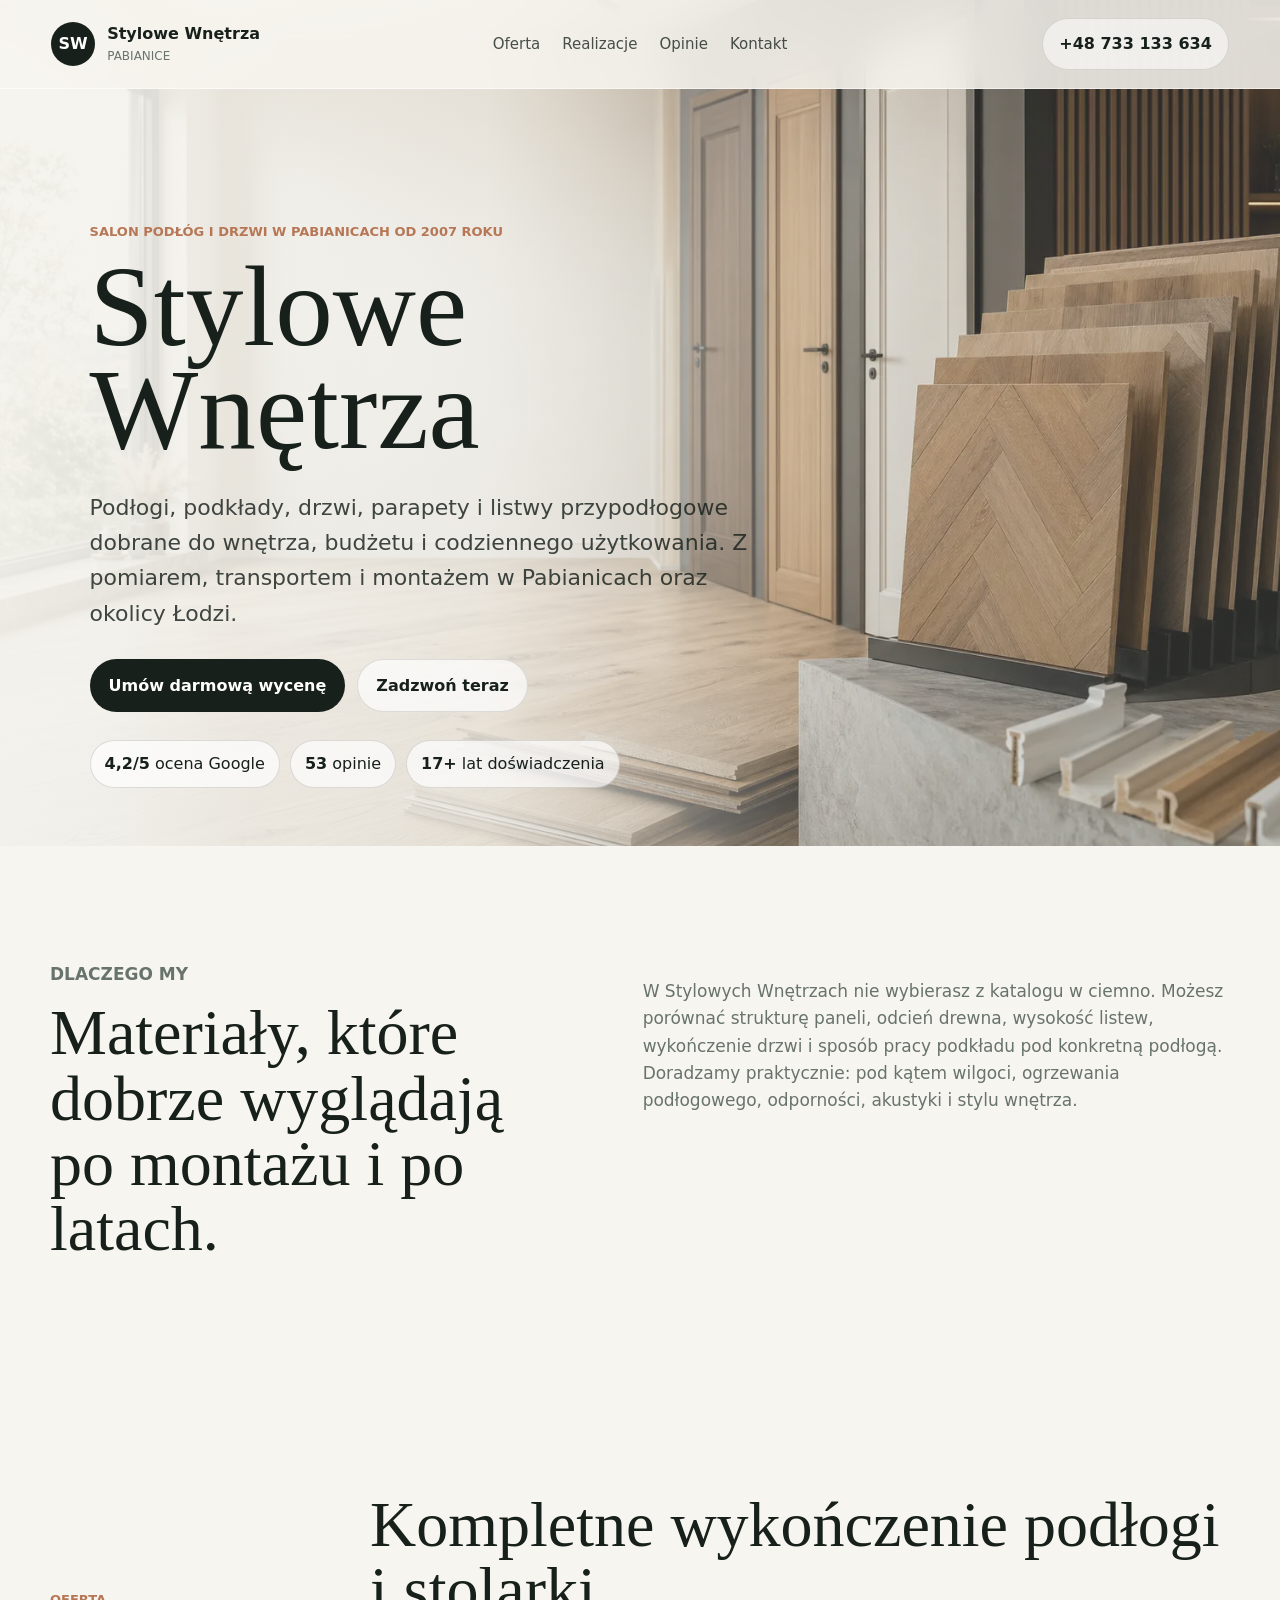
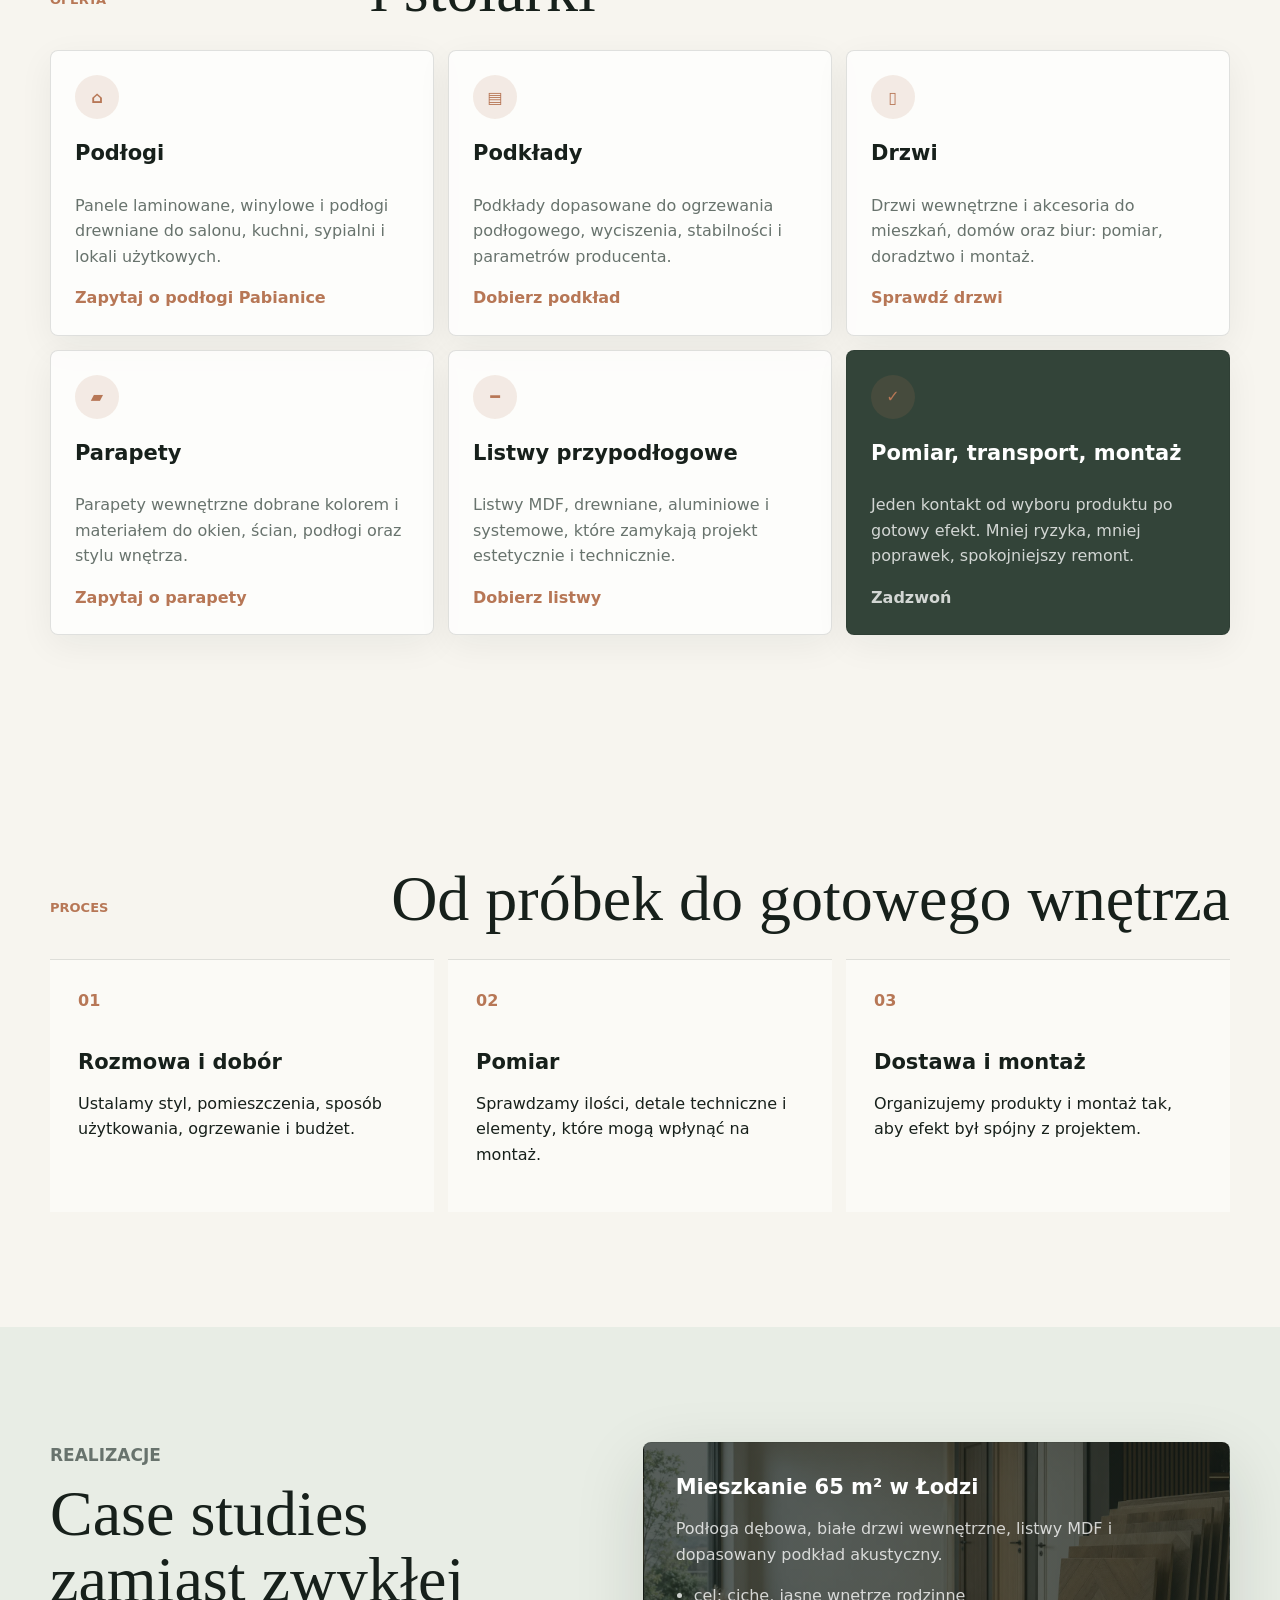
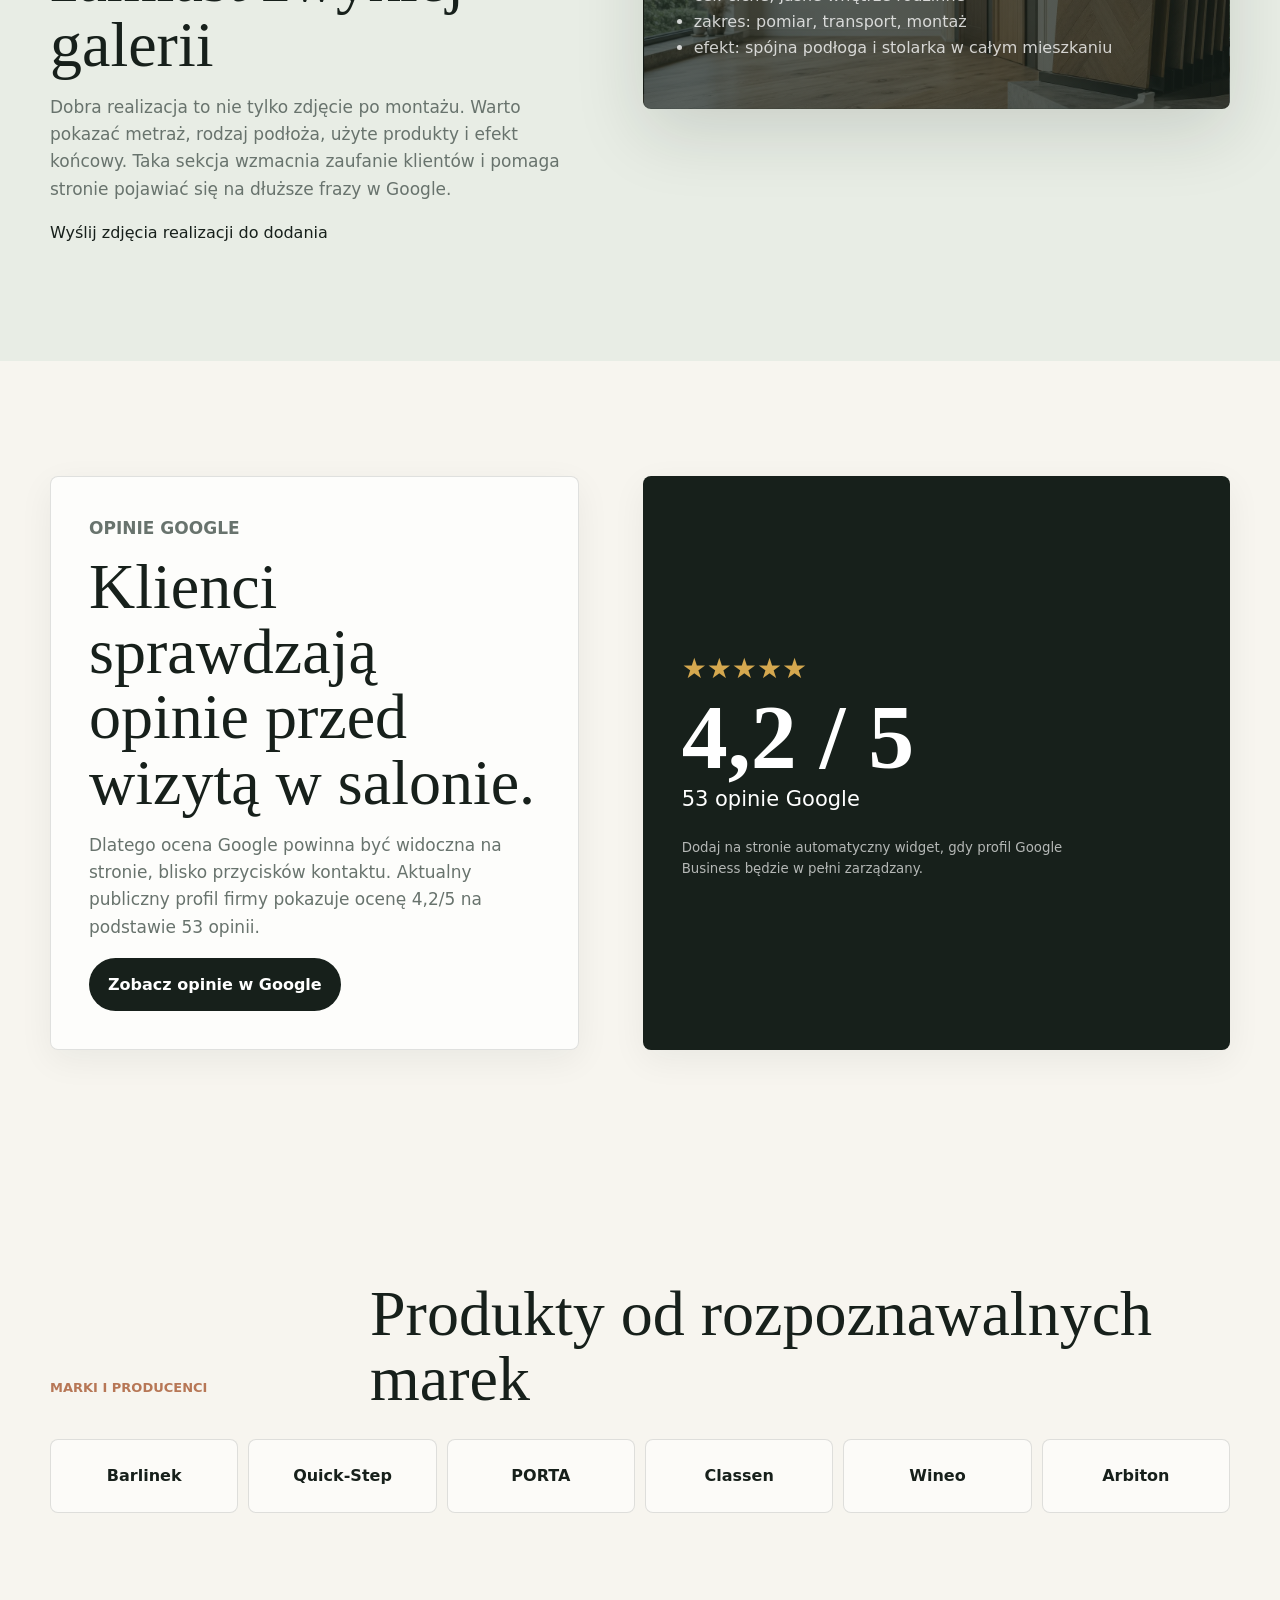
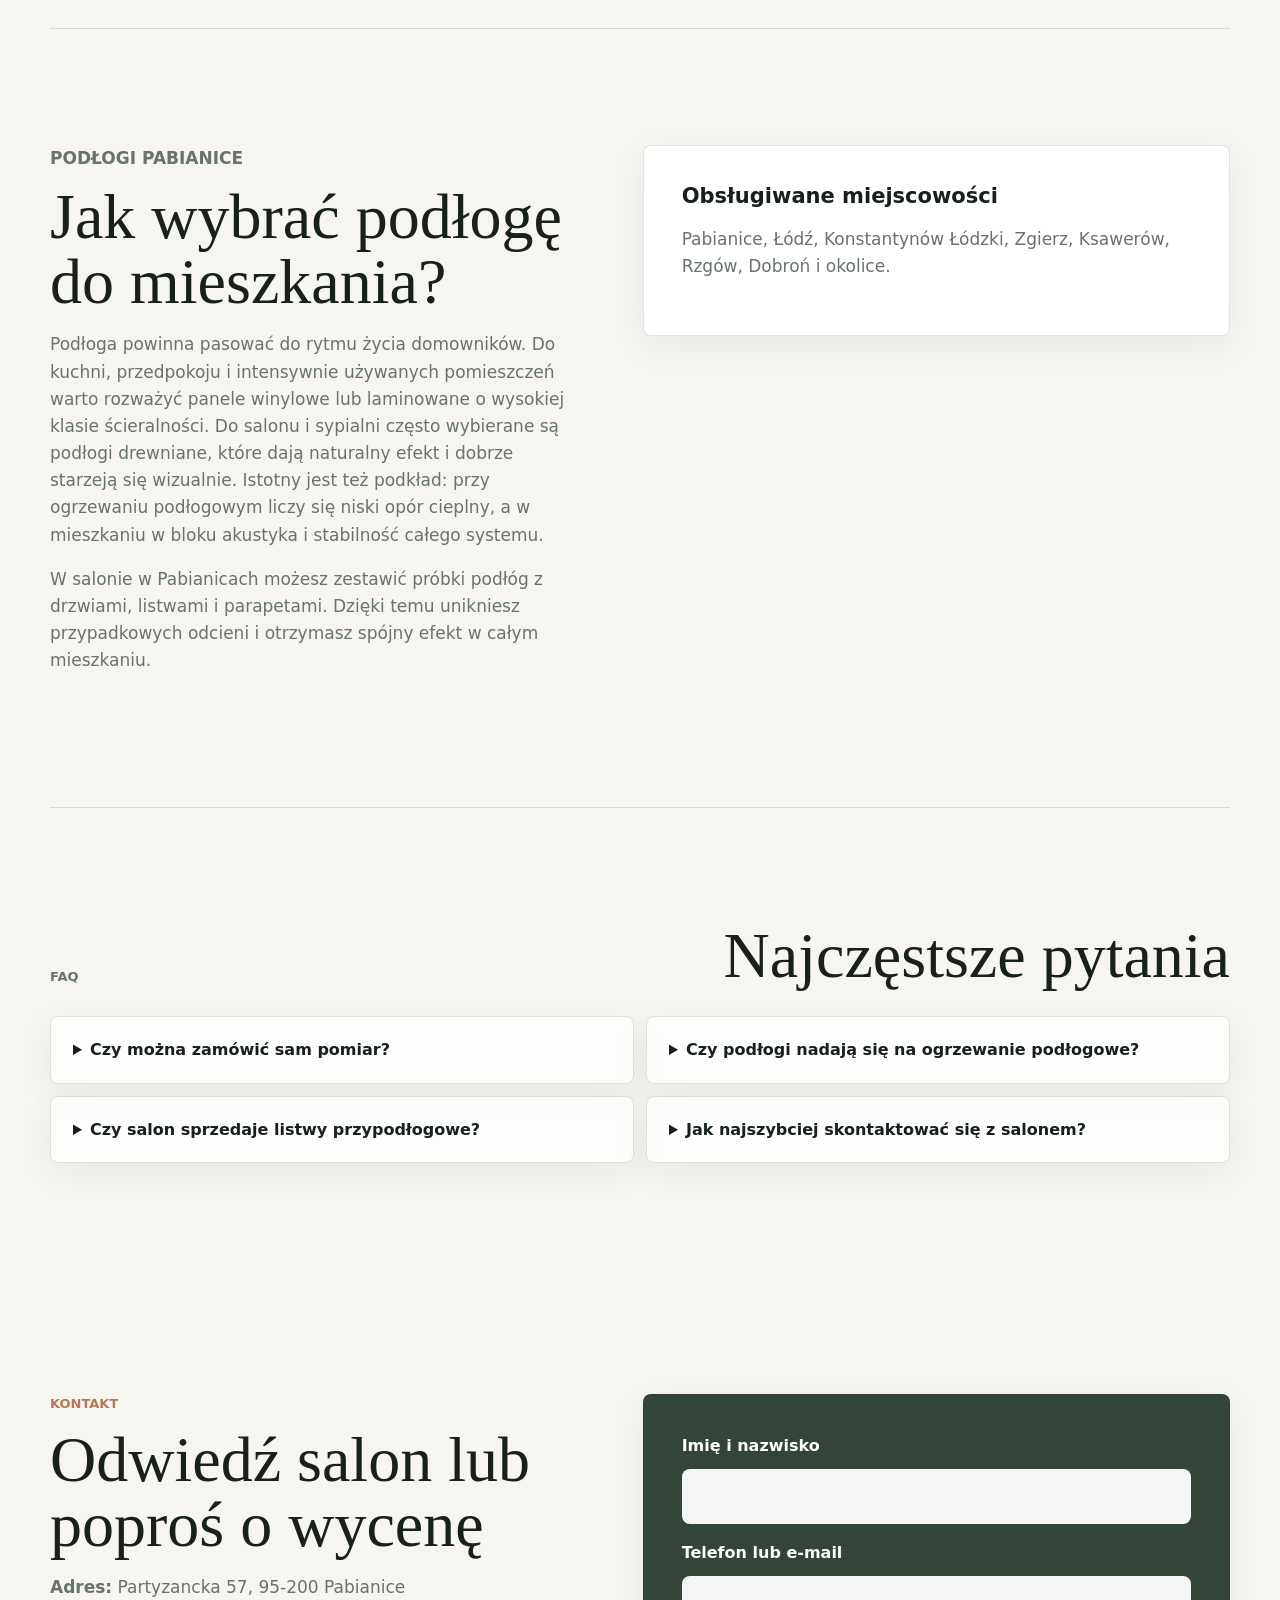
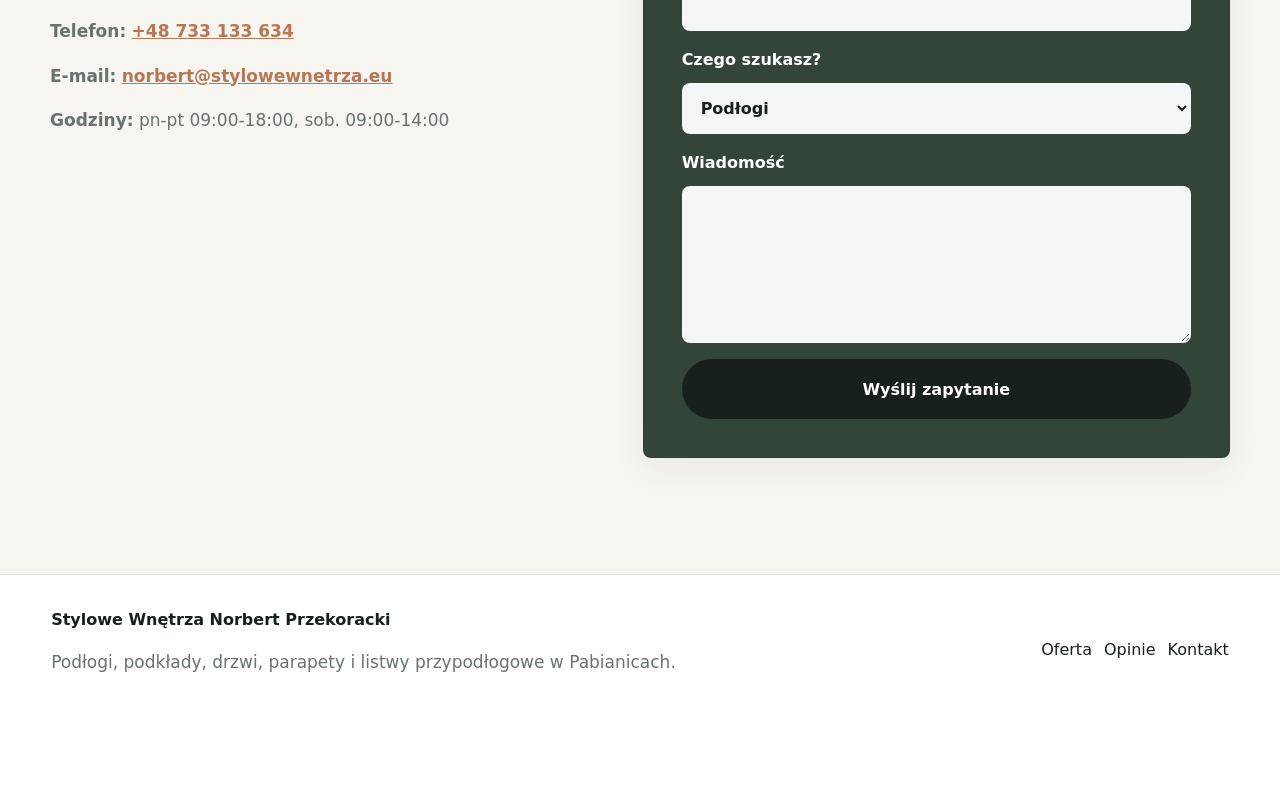
==== index.html @ ada0c9f7 "Build Polish SEO landing page" ====
<!doctype html>
<html lang="pl">
  <head>
    <meta charset="utf-8" />
    <meta name="viewport" content="width=device-width, initial-scale=1" />
    <title>Stylowe Wnętrza Pabianice | Podłogi, panele, drzwi, parapety</title>
    <meta
      name="description"
      content="Salon Stylowe Wnętrza w Pabianicach: podłogi, podkłady, drzwi, parapety i listwy przypodłogowe. Pomiar, transport i montaż. Zadzwoń: +48 733 133 634."
    />
    <meta name="robots" content="index,follow" />
    <link rel="canonical" href="https://stylowewnetrza.eu/" />
    <meta property="og:title" content="Stylowe Wnętrza | Salon podłóg i drzwi w Pabianicach" />
    <meta
      property="og:description"
      content="Doradzamy, mierzymy, dostarczamy i montujemy podłogi, drzwi, parapety oraz listwy przypodłogowe w Pabianicach, Łodzi i okolicy."
    />
    <meta property="og:type" content="website" />
    <meta property="og:url" content="https://stylowewnetrza.eu/" />
    <meta property="og:image" content="https://stylowewnetrza.eu/assets/showroom-hero.png" />
    <link rel="preload" href="assets/showroom-hero.webp" as="image" />
    <link rel="stylesheet" href="styles.css" />
    <script type="application/ld+json">
      {
        "@context": "https://schema.org",
        "@type": "LocalBusiness",
        "name": "Stylowe Wnętrza Norbert Przekoracki",
        "image": "https://stylowewnetrza.eu/assets/showroom-hero.png",
        "url": "https://stylowewnetrza.eu",
        "telephone": "+48733133634",
        "email": "norbert@stylowewnetrza.eu",
        "priceRange": "$$",
        "address": {
          "@type": "PostalAddress",
          "streetAddress": "Partyzancka 57",
          "addressLocality": "Pabianice",
          "postalCode": "95-200",
          "addressCountry": "PL"
        },
        "geo": {
          "@type": "GeoCoordinates",
          "latitude": 51.6649,
          "longitude": 19.3547
        },
        "openingHoursSpecification": [
          {
            "@type": "OpeningHoursSpecification",
            "dayOfWeek": ["Monday", "Tuesday", "Wednesday", "Thursday", "Friday"],
            "opens": "09:00",
            "closes": "18:00"
          },
          {
            "@type": "OpeningHoursSpecification",
            "dayOfWeek": "Saturday",
            "opens": "09:00",
            "closes": "14:00"
          }
        ],
        "aggregateRating": {
          "@type": "AggregateRating",
          "ratingValue": "4.2",
          "reviewCount": "53"
        },
        "areaServed": ["Pabianice", "Łódź", "Konstantynów Łódzki", "Zgierz", "Ksawerów", "Rzgów"],
        "sameAs": [
          "https://www.google.com/search?q=Stylowe+Wn%C4%99trza+Pabianice+opinie"
        ]
      }
    </script>
    <script type="application/ld+json">
      {
        "@context": "https://schema.org",
        "@type": "FAQPage",
        "mainEntity": [
          {
            "@type": "Question",
            "name": "Czy Stylowe Wnętrza wykonuje pomiar i montaż?",
            "acceptedAnswer": {
              "@type": "Answer",
              "text": "Tak. Salon pomaga w doborze produktów, pomiarze, transporcie oraz montażu podłóg, drzwi, listew i parapetów."
            }
          },
          {
            "@type": "Question",
            "name": "Jakie produkty można kupić w salonie?",
            "acceptedAnswer": {
              "@type": "Answer",
              "text": "W ofercie znajdują się podłogi, podkłady, drzwi, parapety oraz listwy przypodłogowe do mieszkań, domów i lokali usługowych."
            }
          },
          {
            "@type": "Question",
            "name": "Jaki obszar obsługuje salon?",
            "acceptedAnswer": {
              "@type": "Answer",
              "text": "Salon obsługuje Pabianice, Łódź, Konstantynów Łódzki, Zgierz, Ksawerów, Rzgów i okoliczne miejscowości."
            }
          }
        ]
      }
    </script>
  </head>
  <body>
    <header class="site-header">
      <a class="brand" href="#top" aria-label="Stylowe Wnętrza - strona główna">
        <span class="brand-mark">SW</span>
        <span>
          <strong>Stylowe Wnętrza</strong>
          <small>Pabianice</small>
        </span>
      </a>
      <nav class="main-nav" aria-label="Główna nawigacja">
        <a href="#oferta">Oferta</a>
        <a href="#realizacje">Realizacje</a>
        <a href="#opinie">Opinie</a>
        <a href="#kontakt">Kontakt</a>
      </nav>
      <a class="header-call" href="tel:+48733133634" aria-label="Zadzwoń do Stylowe Wnętrza">
        +48 733 133 634
      </a>
    </header>

    <main id="top">
      <section class="hero" aria-labelledby="hero-title">
        <div class="hero-media" role="img" aria-label="Nowoczesny salon z ekspozycją podłóg, drzwi i listew"></div>
        <div class="hero-overlay"></div>
        <div class="hero-content">
          <p class="eyebrow">Salon podłóg i drzwi w Pabianicach od 2007 roku</p>
          <h1 id="hero-title">Stylowe Wnętrza</h1>
          <p class="hero-lead">
            Podłogi, podkłady, drzwi, parapety i listwy przypodłogowe dobrane do wnętrza, budżetu i codziennego użytkowania.
            Z pomiarem, transportem i montażem w Pabianicach oraz okolicy Łodzi.
          </p>
          <div class="hero-actions">
            <a class="btn primary" href="#kontakt">Umów darmową wycenę</a>
            <a class="btn secondary" href="tel:+48733133634">Zadzwoń teraz</a>
          </div>
          <div class="trust-strip" aria-label="Najważniejsze informacje">
            <span><strong>4,2/5</strong> ocena Google</span>
            <span><strong>53</strong> opinie</span>
            <span><strong>17+</strong> lat doświadczenia</span>
          </div>
        </div>
      </section>

      <section class="section intro" aria-labelledby="intro-title">
        <div>
          <p class="eyebrow">Dlaczego my</p>
          <h2 id="intro-title">Materiały, które dobrze wyglądają po montażu i po latach.</h2>
        </div>
        <p>
          W Stylowych Wnętrzach nie wybierasz z katalogu w ciemno. Możesz porównać strukturę paneli,
          odcień drewna, wysokość listew, wykończenie drzwi i sposób pracy podkładu pod konkretną podłogą.
          Doradzamy praktycznie: pod kątem wilgoci, ogrzewania podłogowego, odporności, akustyki i stylu wnętrza.
        </p>
      </section>

      <section id="oferta" class="section offer" aria-labelledby="offer-title">
        <div class="section-heading">
          <p class="eyebrow">Oferta</p>
          <h2 id="offer-title">Kompletne wykończenie podłogi i stolarki</h2>
        </div>
        <div class="product-grid">
          <article class="product-card">
            <span class="icon">⌂</span>
            <h3>Podłogi</h3>
            <p>Panele laminowane, winylowe i podłogi drewniane do salonu, kuchni, sypialni i lokali użytkowych.</p>
            <a href="#kontakt">Zapytaj o podłogi Pabianice</a>
          </article>
          <article class="product-card">
            <span class="icon">▤</span>
            <h3>Podkłady</h3>
            <p>Podkłady dopasowane do ogrzewania podłogowego, wyciszenia, stabilności i parametrów producenta.</p>
            <a href="#kontakt">Dobierz podkład</a>
          </article>
          <article class="product-card">
            <span class="icon">▯</span>
            <h3>Drzwi</h3>
            <p>Drzwi wewnętrzne i akcesoria do mieszkań, domów oraz biur: pomiar, doradztwo i montaż.</p>
            <a href="#kontakt">Sprawdź drzwi</a>
          </article>
          <article class="product-card">
            <span class="icon">▰</span>
            <h3>Parapety</h3>
            <p>Parapety wewnętrzne dobrane kolorem i materiałem do okien, ścian, podłogi oraz stylu wnętrza.</p>
            <a href="#kontakt">Zapytaj o parapety</a>
          </article>
          <article class="product-card">
            <span class="icon">━</span>
            <h3>Listwy przypodłogowe</h3>
            <p>Listwy MDF, drewniane, aluminiowe i systemowe, które zamykają projekt estetycznie i technicznie.</p>
            <a href="#kontakt">Dobierz listwy</a>
          </article>
          <article class="product-card dark">
            <span class="icon">✓</span>
            <h3>Pomiar, transport, montaż</h3>
            <p>Jeden kontakt od wyboru produktu po gotowy efekt. Mniej ryzyka, mniej poprawek, spokojniejszy remont.</p>
            <a href="tel:+48733133634">Zadzwoń</a>
          </article>
        </div>
      </section>

      <section class="section process" aria-labelledby="process-title">
        <div class="section-heading">
          <p class="eyebrow">Proces</p>
          <h2 id="process-title">Od próbek do gotowego wnętrza</h2>
        </div>
        <ol class="steps">
          <li>
            <span>01</span>
            <h3>Rozmowa i dobór</h3>
            <p>Ustalamy styl, pomieszczenia, sposób użytkowania, ogrzewanie i budżet.</p>
          </li>
          <li>
            <span>02</span>
            <h3>Pomiar</h3>
            <p>Sprawdzamy ilości, detale techniczne i elementy, które mogą wpłynąć na montaż.</p>
          </li>
          <li>
            <span>03</span>
            <h3>Dostawa i montaż</h3>
            <p>Organizujemy produkty i montaż tak, aby efekt był spójny z projektem.</p>
          </li>
        </ol>
      </section>

      <section id="realizacje" class="section case-study" aria-labelledby="case-title">
        <div class="case-copy">
          <p class="eyebrow">Realizacje</p>
          <h2 id="case-title">Case studies zamiast zwykłej galerii</h2>
          <p>
            Dobra realizacja to nie tylko zdjęcie po montażu. Warto pokazać metraż, rodzaj podłoża,
            użyte produkty i efekt końcowy. Taka sekcja wzmacnia zaufanie klientów i pomaga stronie
            pojawiać się na dłuższe frazy w Google.
          </p>
          <a class="text-link" href="#kontakt">Wyślij zdjęcia realizacji do dodania</a>
        </div>
        <div class="case-panel">
          <h3>Mieszkanie 65 m² w Łodzi</h3>
          <p>Podłoga dębowa, białe drzwi wewnętrzne, listwy MDF i dopasowany podkład akustyczny.</p>
          <ul>
            <li>cel: ciche, jasne wnętrze rodzinne</li>
            <li>zakres: pomiar, transport, montaż</li>
            <li>efekt: spójna podłoga i stolarka w całym mieszkaniu</li>
          </ul>
        </div>
      </section>

      <section id="opinie" class="section reviews" aria-labelledby="reviews-title">
        <div class="reviews-card">
          <p class="eyebrow">Opinie Google</p>
          <h2 id="reviews-title">Klienci sprawdzają opinie przed wizytą w salonie.</h2>
          <p>
            Dlatego ocena Google powinna być widoczna na stronie, blisko przycisków kontaktu.
            Aktualny publiczny profil firmy pokazuje ocenę 4,2/5 na podstawie 53 opinii.
          </p>
          <a class="btn primary" href="https://www.google.com/search?q=Stylowe+Wn%C4%99trza+Pabianice+opinie" rel="noopener" target="_blank">
            Zobacz opinie w Google
          </a>
        </div>
        <div class="rating-box" aria-label="Ocena w Google">
          <div class="stars" aria-hidden="true">★★★★★</div>
          <strong>4,2 / 5</strong>
          <span>53 opinie Google</span>
          <small>Dodaj na stronie automatyczny widget, gdy profil Google Business będzie w pełni zarządzany.</small>
        </div>
      </section>

      <section class="section brands" aria-labelledby="brands-title">
        <div class="section-heading">
          <p class="eyebrow">Marki i producenci</p>
          <h2 id="brands-title">Produkty od rozpoznawalnych marek</h2>
        </div>
        <div class="brand-row" aria-label="Przykładowe marki produktów">
          <span>Barlinek</span>
          <span>Quick-Step</span>
          <span>PORTA</span>
          <span>Classen</span>
          <span>Wineo</span>
          <span>Arbiton</span>
        </div>
      </section>

      <section class="section seo-content" aria-labelledby="seo-title">
        <div>
          <p class="eyebrow">Podłogi Pabianice</p>
          <h2 id="seo-title">Jak wybrać podłogę do mieszkania?</h2>
          <p>
            Podłoga powinna pasować do rytmu życia domowników. Do kuchni, przedpokoju i intensywnie używanych
            pomieszczeń warto rozważyć panele winylowe lub laminowane o wysokiej klasie ścieralności. Do salonu
            i sypialni często wybierane są podłogi drewniane, które dają naturalny efekt i dobrze starzeją się
            wizualnie. Istotny jest też podkład: przy ogrzewaniu podłogowym liczy się niski opór cieplny,
            a w mieszkaniu w bloku akustyka i stabilność całego systemu.
          </p>
          <p>
            W salonie w Pabianicach możesz zestawić próbki podłóg z drzwiami, listwami i parapetami. Dzięki temu
            unikniesz przypadkowych odcieni i otrzymasz spójny efekt w całym mieszkaniu.
          </p>
        </div>
        <aside class="local-box">
          <h3>Obsługiwane miejscowości</h3>
          <p>Pabianice, Łódź, Konstantynów Łódzki, Zgierz, Ksawerów, Rzgów, Dobroń i okolice.</p>
        </aside>
      </section>

      <section class="section faq" aria-labelledby="faq-title">
        <div class="section-heading">
          <p class="eyebrow">FAQ</p>
          <h2 id="faq-title">Najczęstsze pytania</h2>
        </div>
        <div class="faq-grid">
          <details>
            <summary>Czy można zamówić sam pomiar?</summary>
            <p>Tak. Pomiar pomaga dokładniej wyliczyć ilość materiału, listew, podkładu i akcesoriów montażowych.</p>
          </details>
          <details>
            <summary>Czy podłogi nadają się na ogrzewanie podłogowe?</summary>
            <p>Tak, ale trzeba dobrać właściwy typ podłogi i podkładu. Doradzimy rozwiązanie o odpowiednich parametrach.</p>
          </details>
          <details>
            <summary>Czy salon sprzedaje listwy przypodłogowe?</summary>
            <p>Tak. W ofercie są listwy przypodłogowe dopasowane do podłóg, drzwi, ścian i stylu wnętrza.</p>
          </details>
          <details>
            <summary>Jak najszybciej skontaktować się z salonem?</summary>
            <p>Zadzwoń pod numer +48 733 133 634 albo wyślij wiadomość na norbert@stylowewnetrza.eu.</p>
          </details>
        </div>
      </section>

      <section id="kontakt" class="section contact" aria-labelledby="contact-title">
        <div class="contact-copy">
          <p class="eyebrow">Kontakt</p>
          <h2 id="contact-title">Odwiedź salon lub poproś o wycenę</h2>
          <div class="contact-list">
            <p><strong>Adres:</strong> Partyzancka 57, 95-200 Pabianice</p>
            <p><strong>Telefon:</strong> <a href="tel:+48733133634">+48 733 133 634</a></p>
            <p><strong>E-mail:</strong> <a href="mailto:norbert@stylowewnetrza.eu">norbert@stylowewnetrza.eu</a></p>
            <p><strong>Godziny:</strong> pn-pt 09:00-18:00, sob. 09:00-14:00</p>
          </div>
          <iframe
            title="Mapa dojazdu do Stylowe Wnętrza w Pabianicach"
            loading="lazy"
            referrerpolicy="no-referrer-when-downgrade"
            src="https://www.google.com/maps?q=Partyzancka%2057%2C%2095-200%20Pabianice&output=embed"
          ></iframe>
        </div>
        <form class="contact-form" action="mailto:norbert@stylowewnetrza.eu" method="post" enctype="text/plain">
          <label>
            Imię i nazwisko
            <input name="name" autocomplete="name" required />
          </label>
          <label>
            Telefon lub e-mail
            <input name="contact" autocomplete="tel" required />
          </label>
          <label>
            Czego szukasz?
            <select name="topic">
              <option>Podłogi</option>
              <option>Podkłady</option>
              <option>Drzwi</option>
              <option>Parapety</option>
              <option>Listwy przypodłogowe</option>
              <option>Pomiar i montaż</option>
            </select>
          </label>
          <label>
            Wiadomość
            <textarea name="message" rows="5" required></textarea>
          </label>
          <button class="btn primary" type="submit">Wyślij zapytanie</button>
        </form>
      </section>
    </main>

    <footer class="site-footer">
      <div>
        <strong>Stylowe Wnętrza Norbert Przekoracki</strong>
        <p>Podłogi, podkłady, drzwi, parapety i listwy przypodłogowe w Pabianicach.</p>
      </div>
      <div class="footer-links">
        <a href="#oferta">Oferta</a>
        <a href="#opinie">Opinie</a>
        <a href="#kontakt">Kontakt</a>
      </div>
    </footer>

    <a class="mobile-call" href="tel:+48733133634">Zadzwoń: +48 733 133 634</a>
    <script src="script.js"></script>
  </body>
</html>
---- styles.css ----
:root {
  --ink: #17201b;
  --muted: #68736d;
  --paper: #f7f5ef;
  --panel: #ffffff;
  --sage: #758674;
  --sage-dark: #334439;
  --clay: #b77756;
  --gold: #d5a84f;
  --line: rgba(23, 32, 27, 0.13);
  --shadow: 0 24px 70px rgba(23, 32, 27, 0.14);
  --radius: 8px;
}

* {
  box-sizing: border-box;
}

html {
  scroll-behavior: smooth;
}

body {
  margin: 0;
  background: var(--paper);
  color: var(--ink);
  font-family:
    Inter, ui-sans-serif, system-ui, -apple-system, BlinkMacSystemFont, "Segoe UI", sans-serif;
  line-height: 1.6;
  overflow-x: hidden;
}

a {
  color: inherit;
}

.site-header {
  position: fixed;
  top: 0;
  left: 0;
  right: 0;
  z-index: 20;
  display: grid;
  grid-template-columns: 1fr auto 1fr;
  align-items: center;
  gap: 24px;
  padding: 18px clamp(18px, 4vw, 54px);
  background: rgba(247, 245, 239, 0.86);
  border-bottom: 1px solid rgba(255, 255, 255, 0.54);
  backdrop-filter: blur(18px);
}

.site-header.is-scrolled {
  box-shadow: 0 12px 40px rgba(23, 32, 27, 0.08);
}

.brand {
  display: inline-flex;
  align-items: center;
  gap: 12px;
  text-decoration: none;
}

.brand-mark {
  display: grid;
  width: 44px;
  height: 44px;
  place-items: center;
  border-radius: 50%;
  background: var(--ink);
  color: #fff;
  font-weight: 800;
}

.brand strong,
.brand small {
  display: block;
}

.brand small {
  color: var(--muted);
  font-size: 12px;
  text-transform: uppercase;
}

.main-nav {
  display: flex;
  gap: 22px;
  color: rgba(23, 32, 27, 0.78);
  font-size: 15px;
}

.main-nav a,
.footer-links a,
.text-link {
  text-decoration: none;
}

.main-nav a:hover,
.footer-links a:hover,
.text-link:hover {
  color: var(--clay);
}

.header-call {
  justify-self: end;
  padding: 12px 16px;
  border: 1px solid var(--line);
  border-radius: 999px;
  text-decoration: none;
  font-weight: 700;
  background: rgba(255, 255, 255, 0.55);
}

.hero {
  position: relative;
  min-height: 94vh;
  display: grid;
  align-items: end;
  overflow: hidden;
  isolation: isolate;
}

.hero-media,
.hero-overlay {
  position: absolute;
  inset: 0;
}

.hero-media {
  z-index: -2;
  background: url("assets/showroom-hero.webp") center / cover no-repeat;
  transform: scale(1.02);
}

.hero-overlay {
  z-index: -1;
  background:
    linear-gradient(90deg, rgba(247, 245, 239, 0.94) 0%, rgba(247, 245, 239, 0.78) 38%, rgba(247, 245, 239, 0.16) 68%),
    linear-gradient(180deg, rgba(23, 32, 27, 0.1) 0%, rgba(23, 32, 27, 0.22) 100%);
}

.hero-content {
  width: min(780px, calc(100% - 36px));
  margin: 0 clamp(18px, 7vw, 96px) 58px;
  padding-top: 128px;
}

.eyebrow {
  margin: 0 0 12px;
  color: var(--clay);
  font-size: 13px;
  font-weight: 800;
  letter-spacing: 0;
  text-transform: uppercase;
}

h1,
h2,
h3,
p {
  overflow-wrap: anywhere;
}

h1 {
  margin: 0;
  max-width: 680px;
  font-family: Georgia, "Times New Roman", serif;
  font-size: clamp(58px, 9vw, 124px);
  line-height: 0.9;
  font-weight: 500;
}

h2 {
  margin: 0;
  max-width: 860px;
  font-family: Georgia, "Times New Roman", serif;
  font-size: clamp(34px, 5vw, 64px);
  line-height: 1.02;
  font-weight: 500;
}

h3 {
  margin: 0 0 10px;
  font-size: 21px;
  line-height: 1.2;
}

.hero-lead {
  max-width: 660px;
  margin: 28px 0;
  color: rgba(23, 32, 27, 0.82);
  font-size: clamp(18px, 2vw, 22px);
}

.hero-actions,
.footer-links {
  display: flex;
  flex-wrap: wrap;
  gap: 12px;
}

.btn {
  display: inline-flex;
  min-height: 48px;
  align-items: center;
  justify-content: center;
  padding: 13px 18px;
  border: 1px solid transparent;
  border-radius: 999px;
  text-decoration: none;
  font-weight: 800;
  cursor: pointer;
}

.btn.primary {
  background: var(--ink);
  color: #fff;
}

.btn.secondary {
  background: rgba(255, 255, 255, 0.68);
  border-color: var(--line);
}

.trust-strip {
  display: flex;
  flex-wrap: wrap;
  gap: 10px;
  margin-top: 28px;
}

.trust-strip span {
  padding: 10px 14px;
  border: 1px solid rgba(23, 32, 27, 0.14);
  border-radius: 999px;
  background: rgba(255, 255, 255, 0.68);
}

.section {
  width: min(1180px, calc(100% - 36px));
  margin: 0 auto;
  padding: clamp(64px, 9vw, 116px) 0;
}

.intro,
.seo-content,
.contact,
.reviews,
.case-study {
  display: grid;
  grid-template-columns: minmax(0, 0.9fr) minmax(280px, 1fr);
  gap: clamp(28px, 5vw, 72px);
  align-items: start;
}

.intro p,
.seo-content p,
.case-copy p,
.reviews-card p,
.contact-list,
.site-footer p {
  color: var(--muted);
  font-size: 17px;
}

.section-heading {
  display: flex;
  align-items: end;
  justify-content: space-between;
  gap: 24px;
  margin-bottom: 28px;
}

.product-grid {
  display: grid;
  grid-template-columns: repeat(3, minmax(0, 1fr));
  gap: 14px;
}

.product-card,
.case-panel,
.reviews-card,
.rating-box,
.local-box,
.contact-form,
.faq details {
  border: 1px solid var(--line);
  border-radius: var(--radius);
  background: rgba(255, 255, 255, 0.74);
  box-shadow: 0 10px 35px rgba(23, 32, 27, 0.06);
}

.product-card {
  min-height: 262px;
  display: flex;
  flex-direction: column;
  padding: 24px;
}

.product-card p {
  color: var(--muted);
}

.product-card a {
  margin-top: auto;
  color: var(--clay);
  font-weight: 800;
  text-decoration: none;
}

.product-card.dark {
  background: var(--sage-dark);
  color: #fff;
}

.product-card.dark p,
.product-card.dark a {
  color: rgba(255, 255, 255, 0.78);
}

.icon {
  display: grid;
  width: 44px;
  height: 44px;
  margin-bottom: 22px;
  place-items: center;
  border-radius: 50%;
  background: rgba(181, 119, 86, 0.14);
  color: var(--clay);
  font-weight: 900;
}

.steps {
  display: grid;
  grid-template-columns: repeat(3, minmax(0, 1fr));
  gap: 14px;
  padding: 0;
  margin: 0;
  list-style: none;
}

.steps li {
  padding: 28px;
  border-top: 1px solid var(--line);
  background: rgba(255, 255, 255, 0.42);
}

.steps span {
  display: block;
  margin-bottom: 36px;
  color: var(--clay);
  font-weight: 900;
}

.case-study {
  width: 100%;
  max-width: none;
  padding-left: max(18px, calc((100vw - 1180px) / 2));
  padding-right: max(18px, calc((100vw - 1180px) / 2));
  background: #e8ede5;
}

.case-panel {
  padding: 32px;
  background:
    linear-gradient(rgba(23, 32, 27, 0.72), rgba(23, 32, 27, 0.72)),
    url("assets/showroom-hero.webp") center / cover;
  color: #fff;
  box-shadow: var(--shadow);
}

.case-panel p,
.case-panel li {
  color: rgba(255, 255, 255, 0.78);
}

.case-panel ul {
  padding-left: 18px;
}

.reviews {
  align-items: stretch;
}

.reviews-card,
.rating-box,
.local-box,
.contact-form {
  padding: clamp(24px, 4vw, 38px);
}

.rating-box {
  display: grid;
  align-content: center;
  justify-items: start;
  background: var(--ink);
  color: #fff;
}

.rating-box strong {
  font-family: Georgia, "Times New Roman", serif;
  font-size: clamp(48px, 8vw, 92px);
  line-height: 1;
}

.rating-box span {
  font-size: 21px;
}

.rating-box small {
  max-width: 430px;
  margin-top: 20px;
  color: rgba(255, 255, 255, 0.68);
}

.stars {
  color: var(--gold);
  font-size: 28px;
  letter-spacing: 0;
}

.brand-row {
  display: grid;
  grid-template-columns: repeat(6, minmax(0, 1fr));
  gap: 10px;
}

.brand-row span {
  display: grid;
  min-height: 74px;
  place-items: center;
  padding: 12px;
  border: 1px solid var(--line);
  border-radius: var(--radius);
  background: rgba(255, 255, 255, 0.58);
  font-weight: 900;
}

.seo-content {
  border-top: 1px solid var(--line);
  border-bottom: 1px solid var(--line);
}

.local-box {
  position: sticky;
  top: 102px;
  background: #fff;
}

.faq-grid {
  display: grid;
  grid-template-columns: repeat(2, minmax(0, 1fr));
  gap: 12px;
}

.faq details {
  padding: 20px 22px;
}

.faq summary {
  font-weight: 900;
  cursor: pointer;
}

.faq p {
  margin-bottom: 0;
  color: var(--muted);
}

.contact {
  align-items: stretch;
}

.contact-list a {
  color: var(--clay);
  font-weight: 800;
}

iframe {
  width: 100%;
  height: 300px;
  border: 0;
  border-radius: var(--radius);
  filter: saturate(0.86);
}

.contact-form {
  display: grid;
  gap: 16px;
  background: var(--sage-dark);
  color: #fff;
}

label {
  display: grid;
  gap: 7px;
  font-weight: 800;
}

input,
select,
textarea {
  width: 100%;
  min-height: 48px;
  border: 1px solid rgba(255, 255, 255, 0.22);
  border-radius: var(--radius);
  padding: 12px 14px;
  background: rgba(255, 255, 255, 0.95);
  color: var(--ink);
  font: inherit;
}

textarea {
  resize: vertical;
}

button {
  font: inherit;
}

.site-footer {
  display: flex;
  align-items: center;
  justify-content: space-between;
  gap: 24px;
  padding: 32px clamp(18px, 4vw, 54px) 92px;
  background: #fff;
  border-top: 1px solid var(--line);
}

.mobile-call {
  display: none;
}

@media (max-width: 920px) {
  .site-header {
    grid-template-columns: 1fr auto;
  }

  .main-nav {
    display: none;
  }

  .intro,
  .seo-content,
  .contact,
  .reviews,
  .case-study,
  .product-grid,
  .steps,
  .brand-row,
  .faq-grid {
    grid-template-columns: 1fr;
  }

  .local-box {
    position: static;
  }
}

@media (max-width: 620px) {
  .site-header {
    padding: 12px 14px;
  }

  .brand-mark {
    width: 38px;
    height: 38px;
  }

  .header-call {
    display: none;
  }

  .hero {
    min-height: 92vh;
  }

  .hero-overlay {
    background:
      linear-gradient(180deg, rgba(247, 245, 239, 0.95) 0%, rgba(247, 245, 239, 0.82) 54%, rgba(247, 245, 239, 0.28) 100%),
      linear-gradient(180deg, transparent, rgba(23, 32, 27, 0.2));
  }

  .hero-content {
    width: calc(100% - 28px);
    margin: 0 14px 76px;
  }

  .hero-actions .btn {
    width: 100%;
  }

  .section {
    width: min(100% - 28px, 1180px);
  }

  .product-card {
    min-height: 0;
  }

  .site-footer {
    display: block;
  }

  .mobile-call {
    position: fixed;
    left: 14px;
    right: 14px;
    bottom: 14px;
    z-index: 30;
    display: grid;
    min-height: 52px;
    place-items: center;
    border-radius: 999px;
    background: var(--ink);
    color: #fff;
    text-decoration: none;
    font-weight: 900;
    box-shadow: var(--shadow);
  }
}
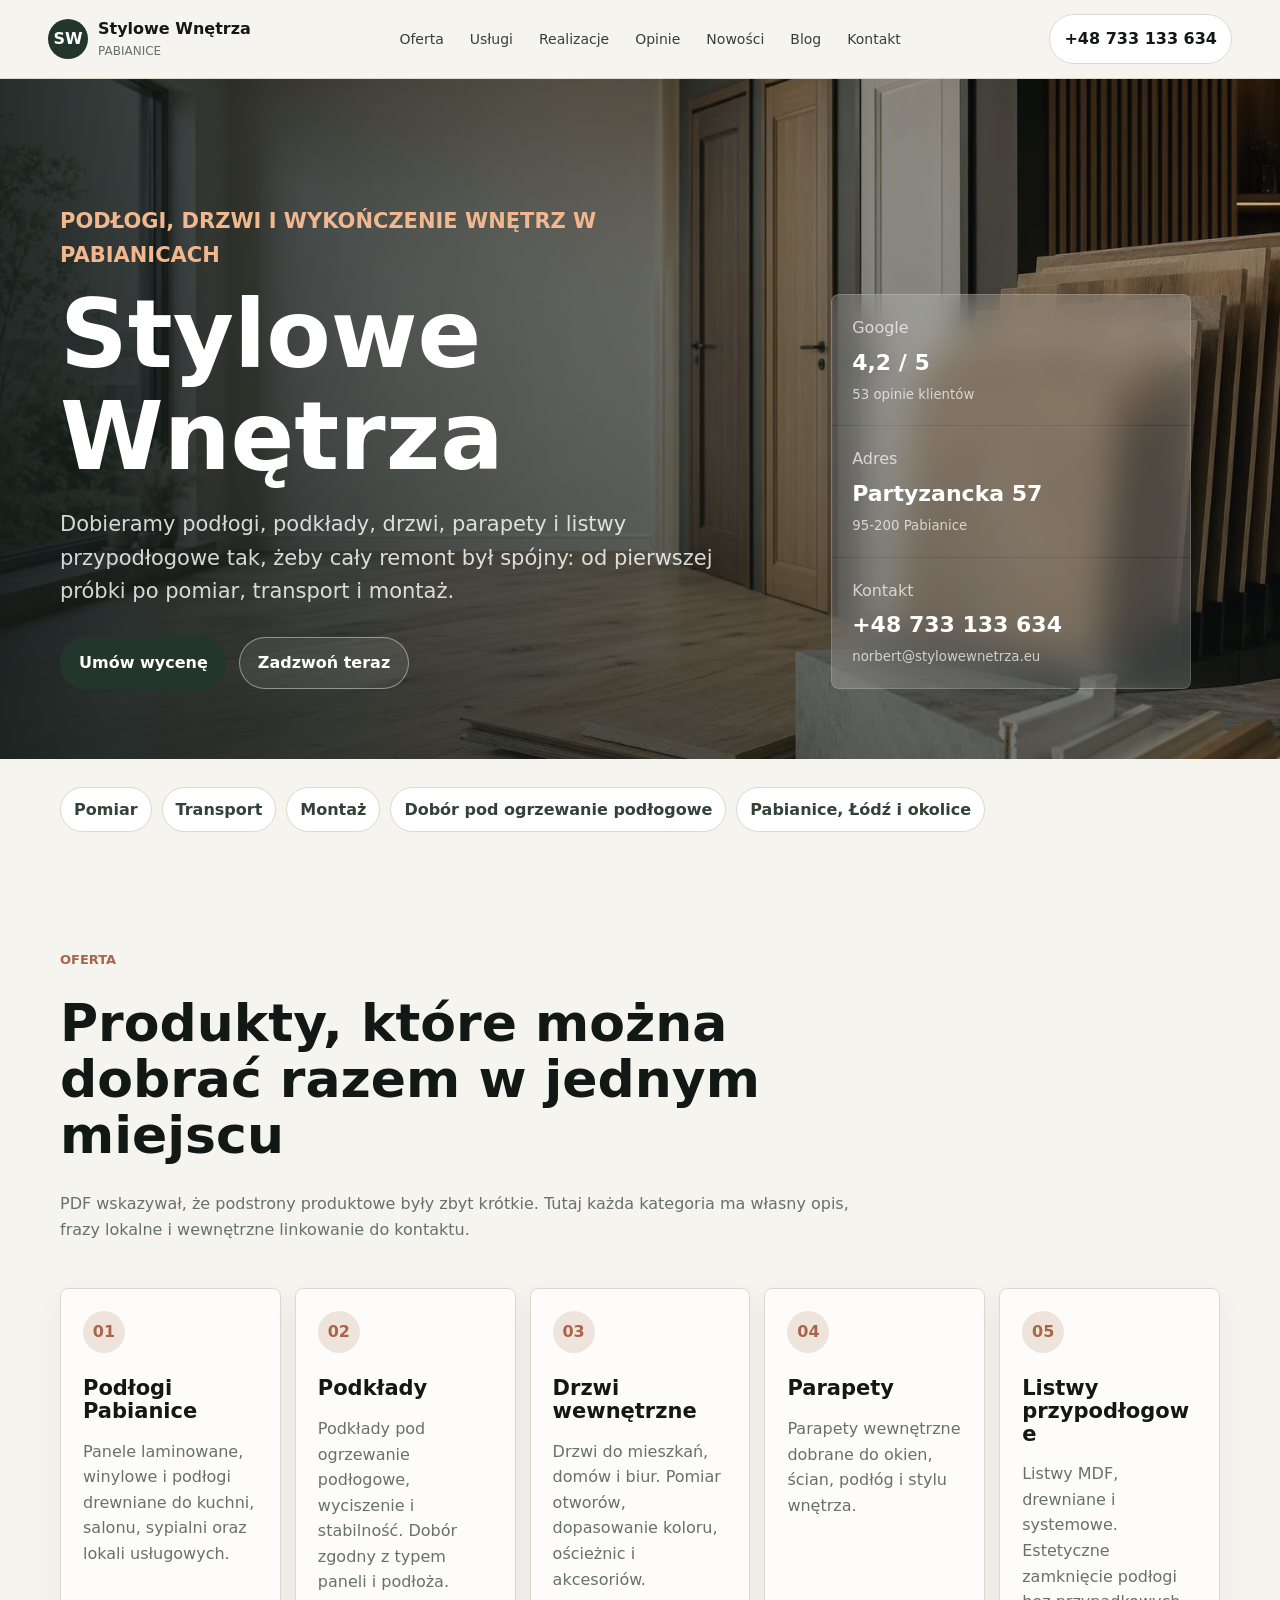
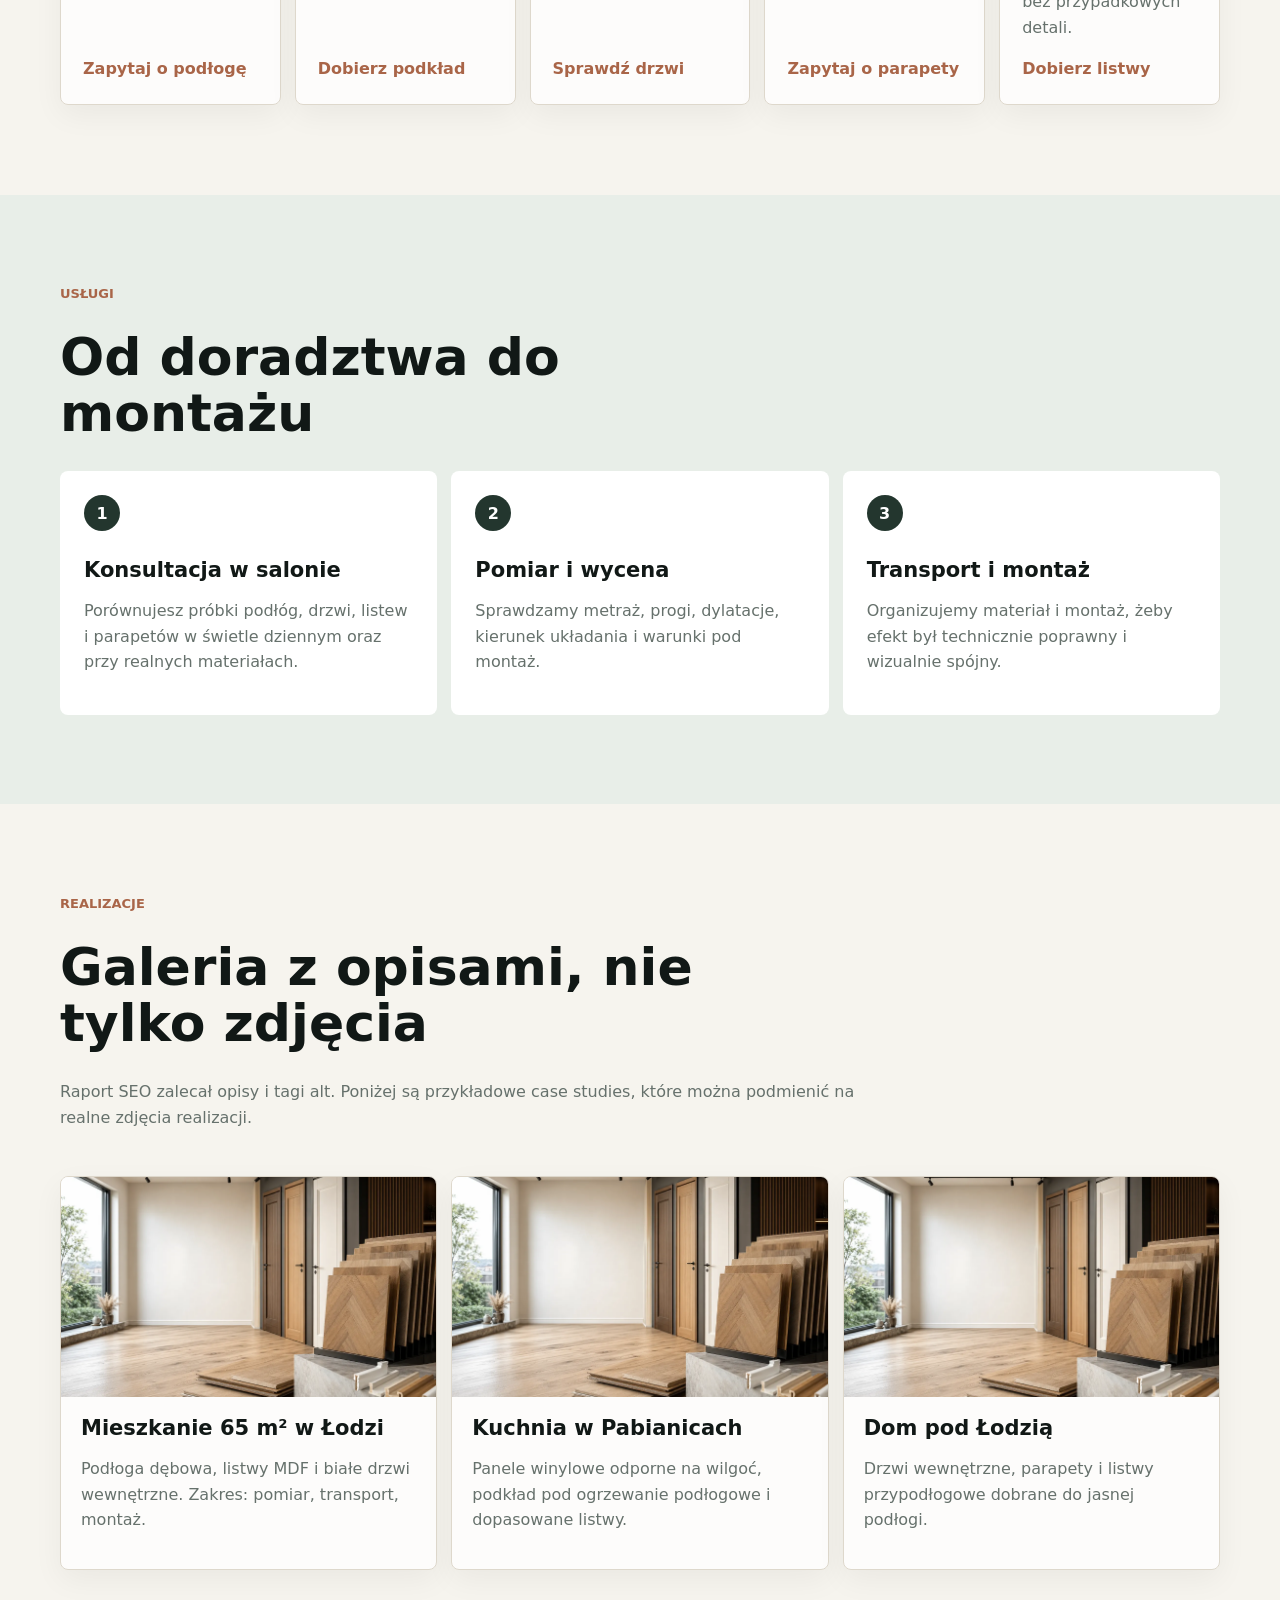
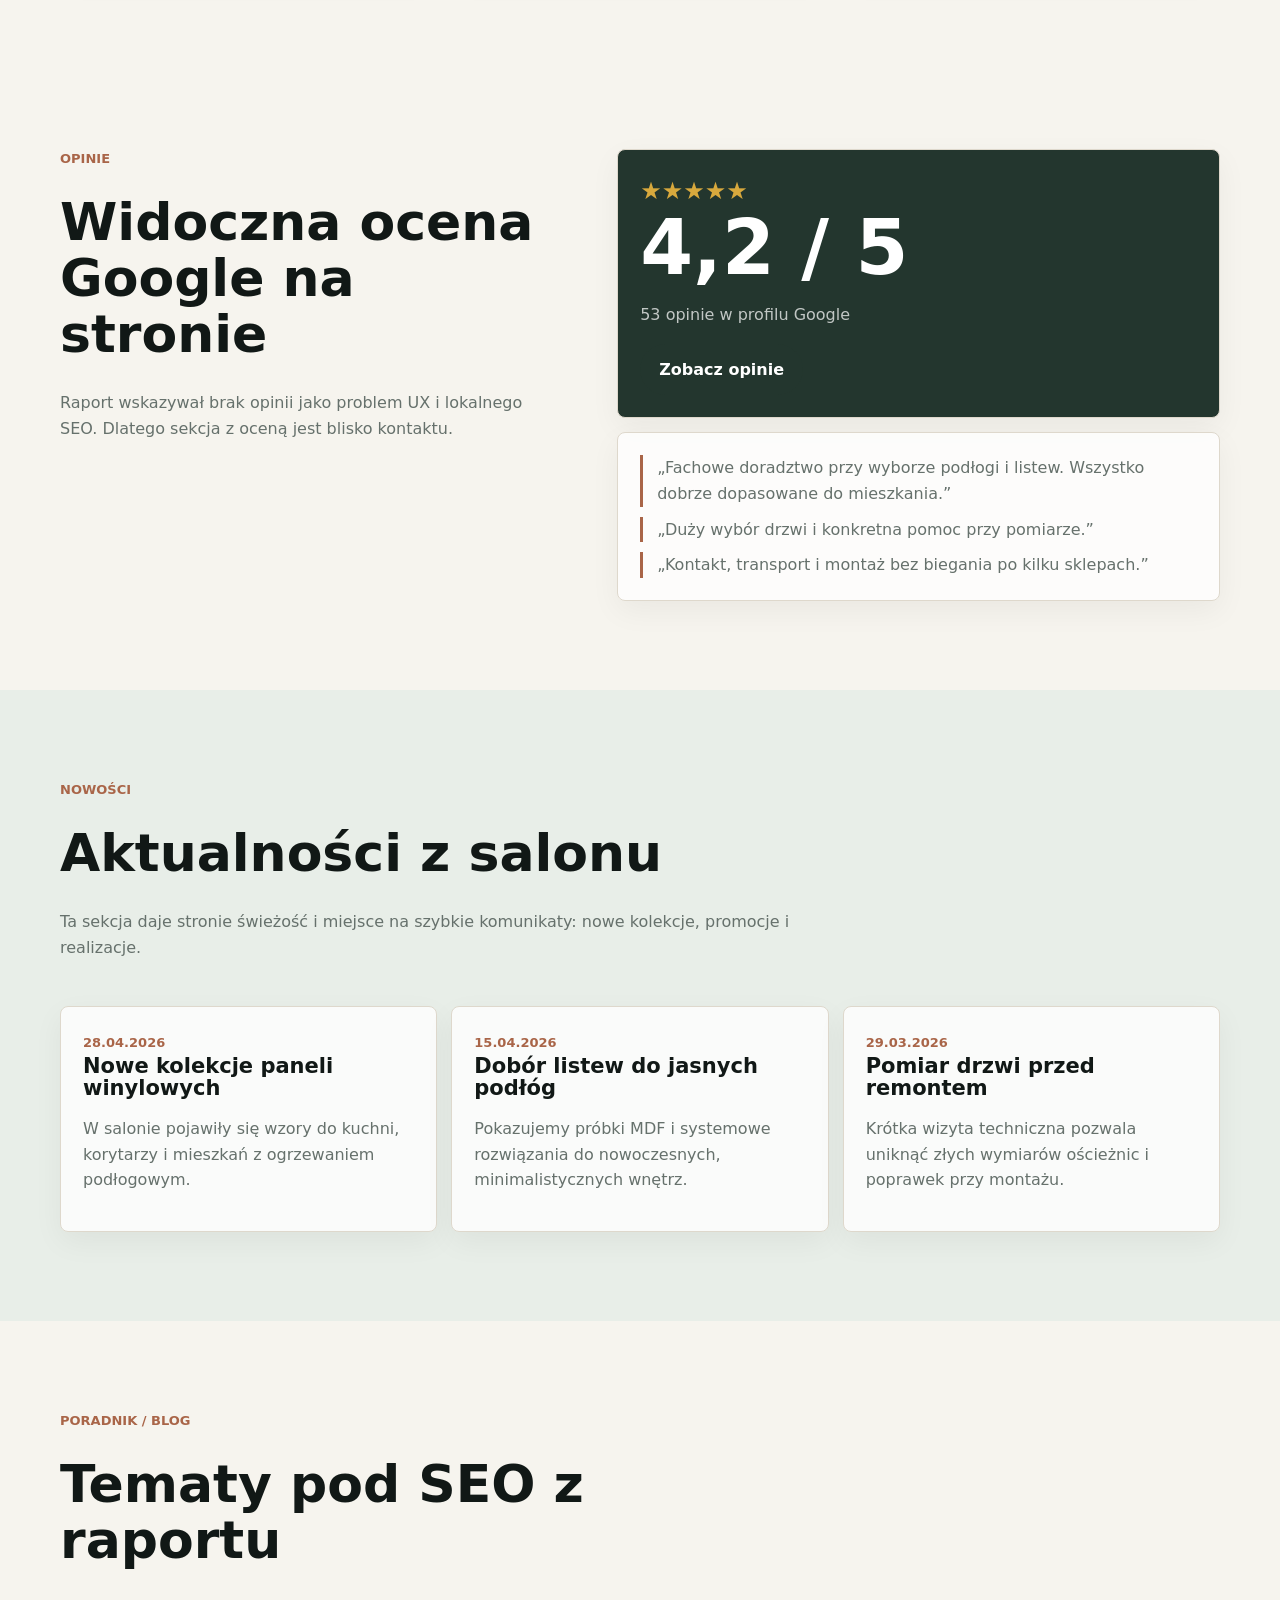
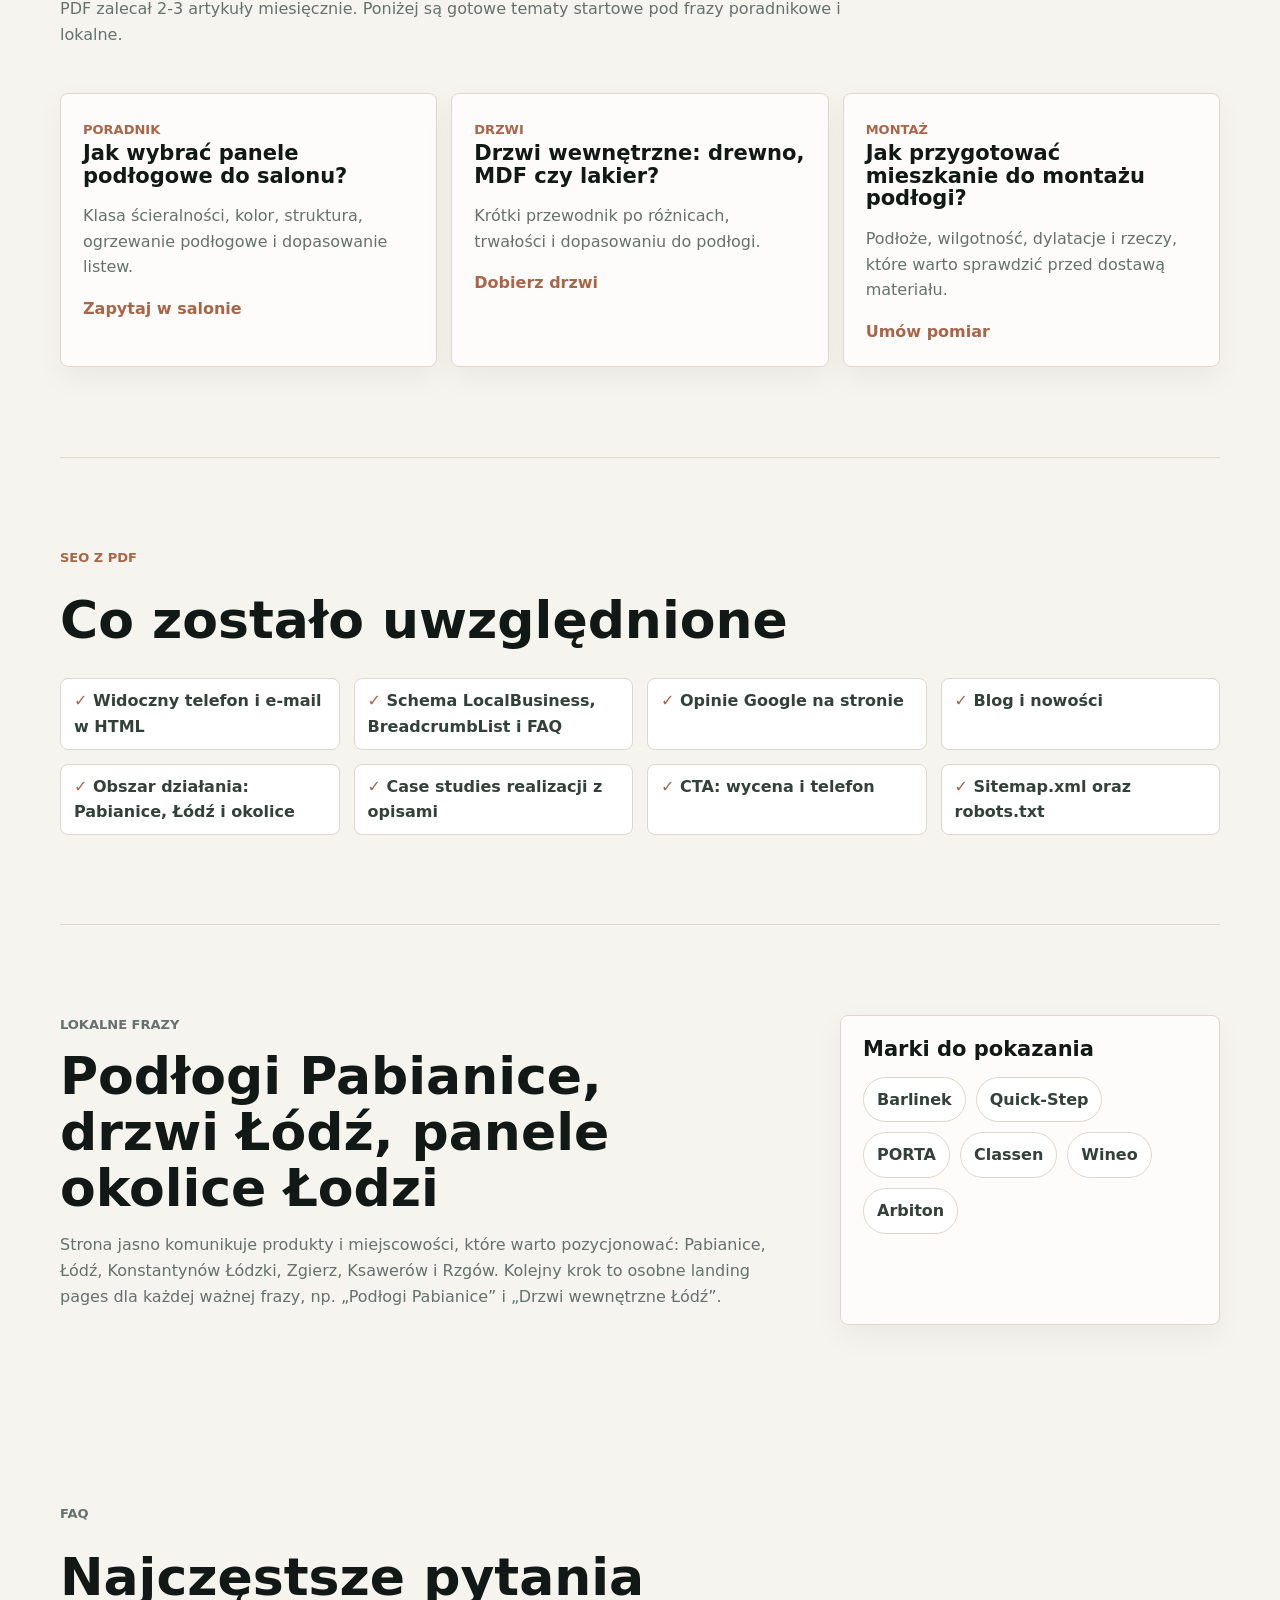
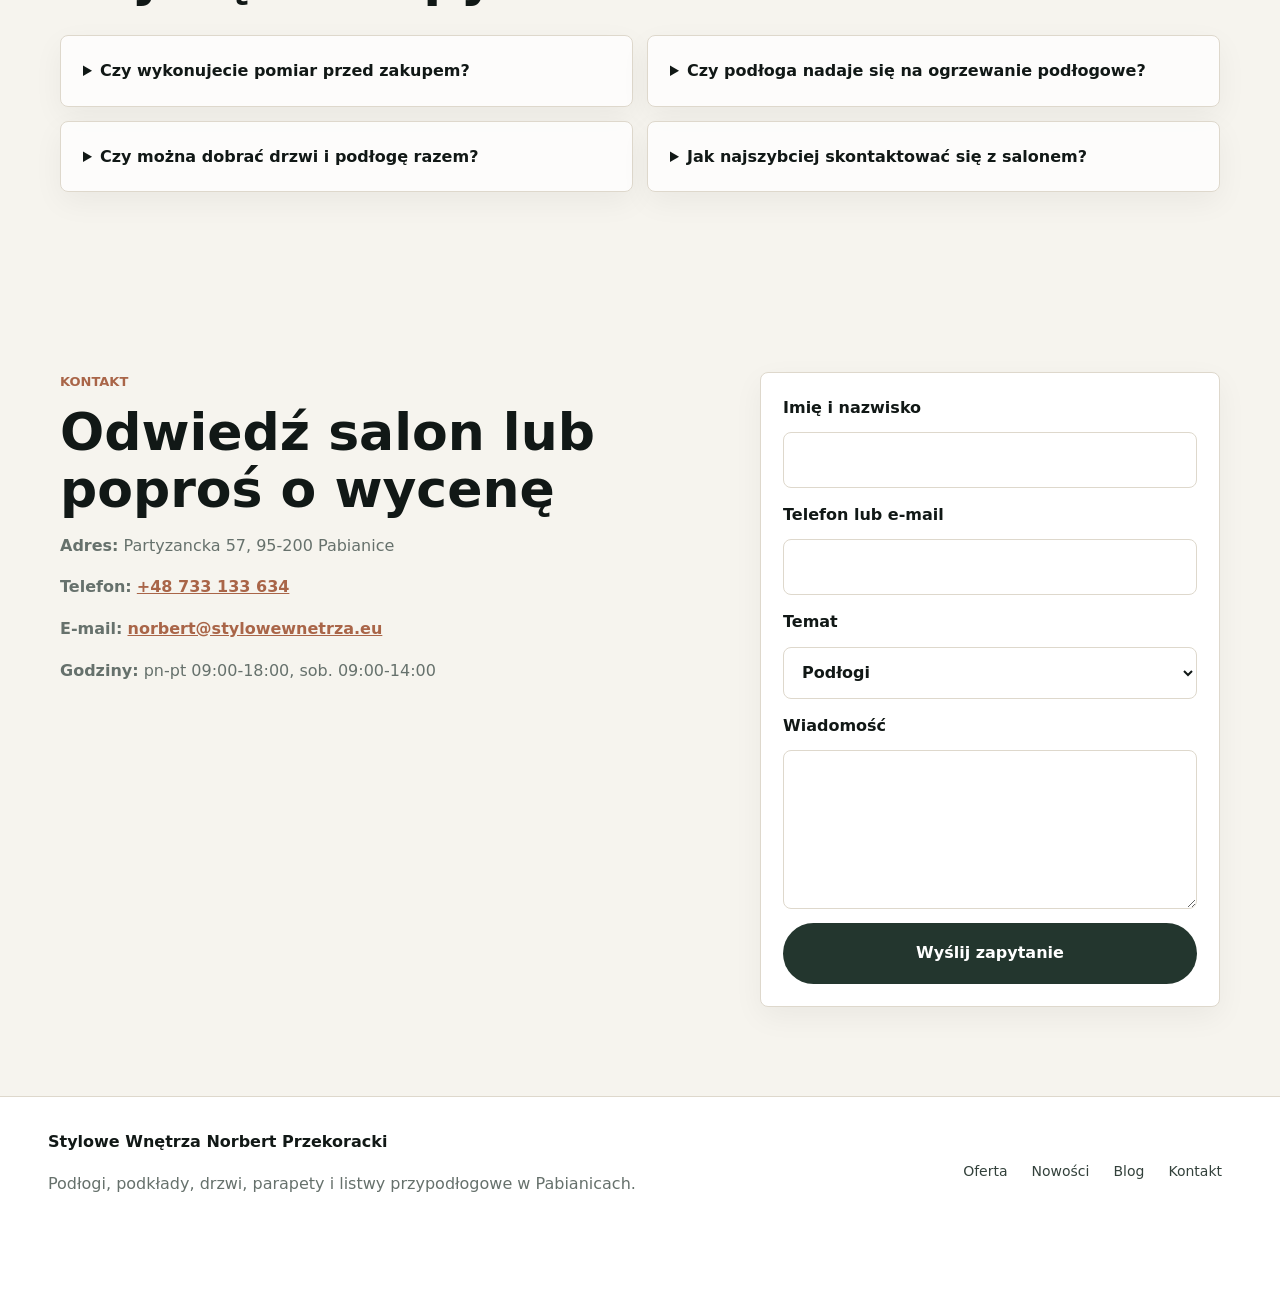
==== commit 93922027: "Refine clean SEO layout with news and blog" ====
--- a/index.html
+++ b/index.html
@@ -3,17 +3,17 @@
   <head>
     <meta charset="utf-8" />
     <meta name="viewport" content="width=device-width, initial-scale=1" />
-    <title>Stylowe Wnętrza Pabianice | Podłogi, panele, drzwi, parapety</title>
+    <title>Stylowe Wnętrza Pabianice | Podłogi, drzwi, parapety i listwy</title>
     <meta
       name="description"
-      content="Salon Stylowe Wnętrza w Pabianicach: podłogi, podkłady, drzwi, parapety i listwy przypodłogowe. Pomiar, transport i montaż. Zadzwoń: +48 733 133 634."
+      content="Stylowe Wnętrza w Pabianicach: podłogi, podkłady, drzwi, parapety i listwy przypodłogowe. Pomiar, transport i montaż. Sprawdź opinie Google i umów wycenę."
     />
     <meta name="robots" content="index,follow" />
     <link rel="canonical" href="https://stylowewnetrza.eu/" />
-    <meta property="og:title" content="Stylowe Wnętrza | Salon podłóg i drzwi w Pabianicach" />
+    <meta property="og:title" content="Stylowe Wnętrza | Podłogi i drzwi Pabianice" />
     <meta
       property="og:description"
-      content="Doradzamy, mierzymy, dostarczamy i montujemy podłogi, drzwi, parapety oraz listwy przypodłogowe w Pabianicach, Łodzi i okolicy."
+      content="Salon w Pabianicach: podłogi, podkłady, drzwi, parapety, listwy, pomiar, transport i montaż."
     />
     <meta property="og:type" content="website" />
     <meta property="og:url" content="https://stylowewnetrza.eu/" />
@@ -37,11 +37,6 @@
           "postalCode": "95-200",
           "addressCountry": "PL"
         },
-        "geo": {
-          "@type": "GeoCoordinates",
-          "latitude": 51.6649,
-          "longitude": 19.3547
-        },
         "openingHoursSpecification": [
           {
             "@type": "OpeningHoursSpecification",
@@ -61,9 +56,26 @@
           "ratingValue": "4.2",
           "reviewCount": "53"
         },
-        "areaServed": ["Pabianice", "Łódź", "Konstantynów Łódzki", "Zgierz", "Ksawerów", "Rzgów"],
-        "sameAs": [
-          "https://www.google.com/search?q=Stylowe+Wn%C4%99trza+Pabianice+opinie"
+        "areaServed": ["Pabianice", "Łódź", "Konstantynów Łódzki", "Zgierz", "Ksawerów", "Rzgów"]
+      }
+    </script>
+    <script type="application/ld+json">
+      {
+        "@context": "https://schema.org",
+        "@type": "BreadcrumbList",
+        "itemListElement": [
+          {
+            "@type": "ListItem",
+            "position": 1,
+            "name": "Strona główna",
+            "item": "https://stylowewnetrza.eu/"
+          },
+          {
+            "@type": "ListItem",
+            "position": 2,
+            "name": "Oferta",
+            "item": "https://stylowewnetrza.eu/#oferta"
+          }
         ]
       }
     </script>
@@ -74,26 +86,26 @@
         "mainEntity": [
           {
             "@type": "Question",
-            "name": "Czy Stylowe Wnętrza wykonuje pomiar i montaż?",
+            "name": "Czy salon wykonuje pomiar i montaż?",
             "acceptedAnswer": {
               "@type": "Answer",
-              "text": "Tak. Salon pomaga w doborze produktów, pomiarze, transporcie oraz montażu podłóg, drzwi, listew i parapetów."
+              "text": "Tak. Stylowe Wnętrza pomaga w pomiarze, transporcie i montażu podłóg, drzwi, parapetów oraz listew."
             }
           },
           {
             "@type": "Question",
-            "name": "Jakie produkty można kupić w salonie?",
+            "name": "Jakie produkty są w ofercie?",
             "acceptedAnswer": {
               "@type": "Answer",
-              "text": "W ofercie znajdują się podłogi, podkłady, drzwi, parapety oraz listwy przypodłogowe do mieszkań, domów i lokali usługowych."
+              "text": "W ofercie są podłogi, podkłady, drzwi, parapety i listwy przypodłogowe."
             }
           },
           {
             "@type": "Question",
-            "name": "Jaki obszar obsługuje salon?",
+            "name": "Jaki obszar obsługuje firma?",
             "acceptedAnswer": {
               "@type": "Answer",
-              "text": "Salon obsługuje Pabianice, Łódź, Konstantynów Łódzki, Zgierz, Ksawerów, Rzgów i okoliczne miejscowości."
+              "text": "Salon obsługuje Pabianice, Łódź, Konstantynów Łódzki, Zgierz, Ksawerów, Rzgów i okolice."
             }
           }
         ]
@@ -102,235 +114,315 @@
   </head>
   <body>
     <header class="site-header">
-      <a class="brand" href="#top" aria-label="Stylowe Wnętrza - strona główna">
+      <a class="brand" href="#top" aria-label="Stylowe Wnętrza">
         <span class="brand-mark">SW</span>
         <span>
           <strong>Stylowe Wnętrza</strong>
           <small>Pabianice</small>
         </span>
       </a>
-      <nav class="main-nav" aria-label="Główna nawigacja">
+      <nav class="main-nav" aria-label="Menu">
         <a href="#oferta">Oferta</a>
+        <a href="#uslugi">Usługi</a>
         <a href="#realizacje">Realizacje</a>
         <a href="#opinie">Opinie</a>
+        <a href="#nowosci">Nowości</a>
+        <a href="#blog">Blog</a>
         <a href="#kontakt">Kontakt</a>
       </nav>
-      <a class="header-call" href="tel:+48733133634" aria-label="Zadzwoń do Stylowe Wnętrza">
-        +48 733 133 634
-      </a>
+      <a class="header-call" href="tel:+48733133634">+48 733 133 634</a>
     </header>
 
     <main id="top">
-      <section class="hero" aria-labelledby="hero-title">
-        <div class="hero-media" role="img" aria-label="Nowoczesny salon z ekspozycją podłóg, drzwi i listew"></div>
-        <div class="hero-overlay"></div>
-        <div class="hero-content">
-          <p class="eyebrow">Salon podłóg i drzwi w Pabianicach od 2007 roku</p>
-          <h1 id="hero-title">Stylowe Wnętrza</h1>
-          <p class="hero-lead">
-            Podłogi, podkłady, drzwi, parapety i listwy przypodłogowe dobrane do wnętrza, budżetu i codziennego użytkowania.
-            Z pomiarem, transportem i montażem w Pabianicach oraz okolicy Łodzi.
+      <section class="hero section-dark" aria-labelledby="hero-title">
+        <div class="hero-bg" role="img" aria-label="Ekspozycja podłóg, drzwi i listew w salonie"></div>
+        <div class="hero-inner">
+          <div class="hero-copy">
+            <p class="kicker">Podłogi, drzwi i wykończenie wnętrz w Pabianicach</p>
+            <h1 id="hero-title">Stylowe Wnętrza</h1>
+            <p>
+              Dobieramy podłogi, podkłady, drzwi, parapety i listwy przypodłogowe tak, żeby cały remont był spójny:
+              od pierwszej próbki po pomiar, transport i montaż.
+            </p>
+            <div class="hero-actions">
+              <a class="btn primary" href="#kontakt">Umów wycenę</a>
+              <a class="btn ghost" href="tel:+48733133634">Zadzwoń teraz</a>
+            </div>
+          </div>
+          <aside class="hero-card" aria-label="Najważniejsze informacje">
+            <div>
+              <span>Google</span>
+              <strong>4,2 / 5</strong>
+              <small>53 opinie klientów</small>
+            </div>
+            <div>
+              <span>Adres</span>
+              <strong>Partyzancka 57</strong>
+              <small>95-200 Pabianice</small>
+            </div>
+            <div>
+              <span>Kontakt</span>
+              <strong>+48 733 133 634</strong>
+              <small>norbert@stylowewnetrza.eu</small>
+            </div>
+          </aside>
+        </div>
+      </section>
+
+      <section class="section compact" aria-label="Najważniejsze przewagi">
+        <div class="feature-line">
+          <span>Pomiar</span>
+          <span>Transport</span>
+          <span>Montaż</span>
+          <span>Dobór pod ogrzewanie podłogowe</span>
+          <span>Pabianice, Łódź i okolice</span>
+        </div>
+      </section>
+
+      <section id="oferta" class="section" aria-labelledby="offer-title">
+        <div class="section-head">
+          <p class="kicker">Oferta</p>
+          <h2 id="offer-title">Produkty, które można dobrać razem w jednym miejscu</h2>
+          <p>
+            PDF wskazywał, że podstrony produktowe były zbyt krótkie. Tutaj każda kategoria ma własny opis,
+            frazy lokalne i wewnętrzne linkowanie do kontaktu.
           </p>
-          <div class="hero-actions">
-            <a class="btn primary" href="#kontakt">Umów darmową wycenę</a>
-            <a class="btn secondary" href="tel:+48733133634">Zadzwoń teraz</a>
+        </div>
+        <div class="cards product-grid">
+          <article class="card">
+            <span class="card-icon">01</span>
+            <h3>Podłogi Pabianice</h3>
+            <p>Panele laminowane, winylowe i podłogi drewniane do kuchni, salonu, sypialni oraz lokali usługowych.</p>
+            <a href="#kontakt">Zapytaj o podłogę</a>
+          </article>
+          <article class="card">
+            <span class="card-icon">02</span>
+            <h3>Podkłady</h3>
+            <p>Podkłady pod ogrzewanie podłogowe, wyciszenie i stabilność. Dobór zgodny z typem paneli i podłoża.</p>
+            <a href="#kontakt">Dobierz podkład</a>
+          </article>
+          <article class="card">
+            <span class="card-icon">03</span>
+            <h3>Drzwi wewnętrzne</h3>
+            <p>Drzwi do mieszkań, domów i biur. Pomiar otworów, dopasowanie koloru, ościeżnic i akcesoriów.</p>
+            <a href="#kontakt">Sprawdź drzwi</a>
+          </article>
+          <article class="card">
+            <span class="card-icon">04</span>
+            <h3>Parapety</h3>
+            <p>Parapety wewnętrzne dobrane do okien, ścian, podłóg i stylu wnętrza.</p>
+            <a href="#kontakt">Zapytaj o parapety</a>
+          </article>
+          <article class="card">
+            <span class="card-icon">05</span>
+            <h3>Listwy przypodłogowe</h3>
+            <p>Listwy MDF, drewniane i systemowe. Estetyczne zamknięcie podłogi bez przypadkowych detali.</p>
+            <a href="#kontakt">Dobierz listwy</a>
+          </article>
+        </div>
+      </section>
+
+      <section id="uslugi" class="section soft" aria-labelledby="services-title">
+        <div class="section-head">
+          <p class="kicker">Usługi</p>
+          <h2 id="services-title">Od doradztwa do montażu</h2>
+        </div>
+        <div class="timeline">
+          <article>
+            <span>1</span>
+            <h3>Konsultacja w salonie</h3>
+            <p>Porównujesz próbki podłóg, drzwi, listew i parapetów w świetle dziennym oraz przy realnych materiałach.</p>
+          </article>
+          <article>
+            <span>2</span>
+            <h3>Pomiar i wycena</h3>
+            <p>Sprawdzamy metraż, progi, dylatacje, kierunek układania i warunki pod montaż.</p>
+          </article>
+          <article>
+            <span>3</span>
+            <h3>Transport i montaż</h3>
+            <p>Organizujemy materiał i montaż, żeby efekt był technicznie poprawny i wizualnie spójny.</p>
+          </article>
+        </div>
+      </section>
+
+      <section id="realizacje" class="section" aria-labelledby="projects-title">
+        <div class="section-head">
+          <p class="kicker">Realizacje</p>
+          <h2 id="projects-title">Galeria z opisami, nie tylko zdjęcia</h2>
+          <p>
+            Raport SEO zalecał opisy i tagi alt. Poniżej są przykładowe case studies, które można podmienić na realne zdjęcia realizacji.
+          </p>
+        </div>
+        <div class="projects">
+          <article class="project-card">
+            <div class="project-photo photo-one" role="img" aria-label="Podłoga drewniana w mieszkaniu w Łodzi"></div>
+            <div>
+              <h3>Mieszkanie 65 m² w Łodzi</h3>
+              <p>Podłoga dębowa, listwy MDF i białe drzwi wewnętrzne. Zakres: pomiar, transport, montaż.</p>
+            </div>
+          </article>
+          <article class="project-card">
+            <div class="project-photo photo-two" role="img" aria-label="Panele winylowe w kuchni w Pabianicach"></div>
+            <div>
+              <h3>Kuchnia w Pabianicach</h3>
+              <p>Panele winylowe odporne na wilgoć, podkład pod ogrzewanie podłogowe i dopasowane listwy.</p>
+            </div>
+          </article>
+          <article class="project-card">
+            <div class="project-photo photo-three" role="img" aria-label="Drzwi wewnętrzne i listwy w domu pod Łodzią"></div>
+            <div>
+              <h3>Dom pod Łodzią</h3>
+              <p>Drzwi wewnętrzne, parapety i listwy przypodłogowe dobrane do jasnej podłogi.</p>
+            </div>
+          </article>
+        </div>
+      </section>
+
+      <section id="opinie" class="section reviews" aria-labelledby="reviews-title">
+        <div class="section-head">
+          <p class="kicker">Opinie</p>
+          <h2 id="reviews-title">Widoczna ocena Google na stronie</h2>
+          <p>Raport wskazywał brak opinii jako problem UX i lokalnego SEO. Dlatego sekcja z oceną jest blisko kontaktu.</p>
+        </div>
+        <div class="review-layout">
+          <div class="rating-card">
+            <span class="stars">★★★★★</span>
+            <strong>4,2 / 5</strong>
+            <p>53 opinie w profilu Google</p>
+            <a class="btn primary" href="https://www.google.com/search?q=Stylowe+Wn%C4%99trza+Pabianice+opinie" target="_blank" rel="noopener">
+              Zobacz opinie
+            </a>
           </div>
-          <div class="trust-strip" aria-label="Najważniejsze informacje">
-            <span><strong>4,2/5</strong> ocena Google</span>
-            <span><strong>53</strong> opinie</span>
-            <span><strong>17+</strong> lat doświadczenia</span>
+          <div class="review-list">
+            <blockquote>„Fachowe doradztwo przy wyborze podłogi i listew. Wszystko dobrze dopasowane do mieszkania.”</blockquote>
+            <blockquote>„Duży wybór drzwi i konkretna pomoc przy pomiarze.”</blockquote>
+            <blockquote>„Kontakt, transport i montaż bez biegania po kilku sklepach.”</blockquote>
           </div>
         </div>
       </section>
 
-      <section class="section intro" aria-labelledby="intro-title">
+      <section id="nowosci" class="section soft" aria-labelledby="news-title">
+        <div class="section-head">
+          <p class="kicker">Nowości</p>
+          <h2 id="news-title">Aktualności z salonu</h2>
+          <p>Ta sekcja daje stronie świeżość i miejsce na szybkie komunikaty: nowe kolekcje, promocje i realizacje.</p>
+        </div>
+        <div class="news-grid">
+          <article>
+            <time datetime="2026-04-28">28.04.2026</time>
+            <h3>Nowe kolekcje paneli winylowych</h3>
+            <p>W salonie pojawiły się wzory do kuchni, korytarzy i mieszkań z ogrzewaniem podłogowym.</p>
+          </article>
+          <article>
+            <time datetime="2026-04-15">15.04.2026</time>
+            <h3>Dobór listew do jasnych podłóg</h3>
+            <p>Pokazujemy próbki MDF i systemowe rozwiązania do nowoczesnych, minimalistycznych wnętrz.</p>
+          </article>
+          <article>
+            <time datetime="2026-03-29">29.03.2026</time>
+            <h3>Pomiar drzwi przed remontem</h3>
+            <p>Krótka wizyta techniczna pozwala uniknąć złych wymiarów ościeżnic i poprawek przy montażu.</p>
+          </article>
+        </div>
+      </section>
+
+      <section id="blog" class="section" aria-labelledby="blog-title">
+        <div class="section-head">
+          <p class="kicker">Poradnik / Blog</p>
+          <h2 id="blog-title">Tematy pod SEO z raportu</h2>
+          <p>PDF zalecał 2-3 artykuły miesięcznie. Poniżej są gotowe tematy startowe pod frazy poradnikowe i lokalne.</p>
+        </div>
+        <div class="blog-grid">
+          <article class="blog-card">
+            <span>Poradnik</span>
+            <h3>Jak wybrać panele podłogowe do salonu?</h3>
+            <p>Klasa ścieralności, kolor, struktura, ogrzewanie podłogowe i dopasowanie listew.</p>
+            <a href="#kontakt">Zapytaj w salonie</a>
+          </article>
+          <article class="blog-card">
+            <span>Drzwi</span>
+            <h3>Drzwi wewnętrzne: drewno, MDF czy lakier?</h3>
+            <p>Krótki przewodnik po różnicach, trwałości i dopasowaniu do podłogi.</p>
+            <a href="#kontakt">Dobierz drzwi</a>
+          </article>
+          <article class="blog-card">
+            <span>Montaż</span>
+            <h3>Jak przygotować mieszkanie do montażu podłogi?</h3>
+            <p>Podłoże, wilgotność, dylatacje i rzeczy, które warto sprawdzić przed dostawą materiału.</p>
+            <a href="#kontakt">Umów pomiar</a>
+          </article>
+        </div>
+      </section>
+
+      <section class="section seo-plan" aria-labelledby="seo-plan-title">
+        <div class="section-head">
+          <p class="kicker">SEO z PDF</p>
+          <h2 id="seo-plan-title">Co zostało uwzględnione</h2>
+        </div>
+        <div class="check-grid">
+          <span>Widoczny telefon i e-mail w HTML</span>
+          <span>Schema LocalBusiness, BreadcrumbList i FAQ</span>
+          <span>Opinie Google na stronie</span>
+          <span>Blog i nowości</span>
+          <span>Obszar działania: Pabianice, Łódź i okolice</span>
+          <span>Case studies realizacji z opisami</span>
+          <span>CTA: wycena i telefon</span>
+          <span>Sitemap.xml oraz robots.txt</span>
+        </div>
+      </section>
+
+      <section class="section local-seo" aria-labelledby="local-title">
         <div>
-          <p class="eyebrow">Dlaczego my</p>
-          <h2 id="intro-title">Materiały, które dobrze wyglądają po montażu i po latach.</h2>
-        </div>
-        <p>
-          W Stylowych Wnętrzach nie wybierasz z katalogu w ciemno. Możesz porównać strukturę paneli,
-          odcień drewna, wysokość listew, wykończenie drzwi i sposób pracy podkładu pod konkretną podłogą.
-          Doradzamy praktycznie: pod kątem wilgoci, ogrzewania podłogowego, odporności, akustyki i stylu wnętrza.
-        </p>
-      </section>
-
-      <section id="oferta" class="section offer" aria-labelledby="offer-title">
-        <div class="section-heading">
-          <p class="eyebrow">Oferta</p>
-          <h2 id="offer-title">Kompletne wykończenie podłogi i stolarki</h2>
-        </div>
-        <div class="product-grid">
-          <article class="product-card">
-            <span class="icon">⌂</span>
-            <h3>Podłogi</h3>
-            <p>Panele laminowane, winylowe i podłogi drewniane do salonu, kuchni, sypialni i lokali użytkowych.</p>
-            <a href="#kontakt">Zapytaj o podłogi Pabianice</a>
-          </article>
-          <article class="product-card">
-            <span class="icon">▤</span>
-            <h3>Podkłady</h3>
-            <p>Podkłady dopasowane do ogrzewania podłogowego, wyciszenia, stabilności i parametrów producenta.</p>
-            <a href="#kontakt">Dobierz podkład</a>
-          </article>
-          <article class="product-card">
-            <span class="icon">▯</span>
-            <h3>Drzwi</h3>
-            <p>Drzwi wewnętrzne i akcesoria do mieszkań, domów oraz biur: pomiar, doradztwo i montaż.</p>
-            <a href="#kontakt">Sprawdź drzwi</a>
-          </article>
-          <article class="product-card">
-            <span class="icon">▰</span>
-            <h3>Parapety</h3>
-            <p>Parapety wewnętrzne dobrane kolorem i materiałem do okien, ścian, podłogi oraz stylu wnętrza.</p>
-            <a href="#kontakt">Zapytaj o parapety</a>
-          </article>
-          <article class="product-card">
-            <span class="icon">━</span>
-            <h3>Listwy przypodłogowe</h3>
-            <p>Listwy MDF, drewniane, aluminiowe i systemowe, które zamykają projekt estetycznie i technicznie.</p>
-            <a href="#kontakt">Dobierz listwy</a>
-          </article>
-          <article class="product-card dark">
-            <span class="icon">✓</span>
-            <h3>Pomiar, transport, montaż</h3>
-            <p>Jeden kontakt od wyboru produktu po gotowy efekt. Mniej ryzyka, mniej poprawek, spokojniejszy remont.</p>
-            <a href="tel:+48733133634">Zadzwoń</a>
-          </article>
-        </div>
-      </section>
-
-      <section class="section process" aria-labelledby="process-title">
-        <div class="section-heading">
-          <p class="eyebrow">Proces</p>
-          <h2 id="process-title">Od próbek do gotowego wnętrza</h2>
-        </div>
-        <ol class="steps">
-          <li>
-            <span>01</span>
-            <h3>Rozmowa i dobór</h3>
-            <p>Ustalamy styl, pomieszczenia, sposób użytkowania, ogrzewanie i budżet.</p>
-          </li>
-          <li>
-            <span>02</span>
-            <h3>Pomiar</h3>
-            <p>Sprawdzamy ilości, detale techniczne i elementy, które mogą wpłynąć na montaż.</p>
-          </li>
-          <li>
-            <span>03</span>
-            <h3>Dostawa i montaż</h3>
-            <p>Organizujemy produkty i montaż tak, aby efekt był spójny z projektem.</p>
-          </li>
-        </ol>
-      </section>
-
-      <section id="realizacje" class="section case-study" aria-labelledby="case-title">
-        <div class="case-copy">
-          <p class="eyebrow">Realizacje</p>
-          <h2 id="case-title">Case studies zamiast zwykłej galerii</h2>
+          <p class="kicker">Lokalne frazy</p>
+          <h2 id="local-title">Podłogi Pabianice, drzwi Łódź, panele okolice Łodzi</h2>
           <p>
-            Dobra realizacja to nie tylko zdjęcie po montażu. Warto pokazać metraż, rodzaj podłoża,
-            użyte produkty i efekt końcowy. Taka sekcja wzmacnia zaufanie klientów i pomaga stronie
-            pojawiać się na dłuższe frazy w Google.
+            Strona jasno komunikuje produkty i miejscowości, które warto pozycjonować: Pabianice, Łódź,
+            Konstantynów Łódzki, Zgierz, Ksawerów i Rzgów. Kolejny krok to osobne landing pages dla każdej
+            ważnej frazy, np. „Podłogi Pabianice” i „Drzwi wewnętrzne Łódź”.
           </p>
-          <a class="text-link" href="#kontakt">Wyślij zdjęcia realizacji do dodania</a>
-        </div>
-        <div class="case-panel">
-          <h3>Mieszkanie 65 m² w Łodzi</h3>
-          <p>Podłoga dębowa, białe drzwi wewnętrzne, listwy MDF i dopasowany podkład akustyczny.</p>
-          <ul>
-            <li>cel: ciche, jasne wnętrze rodzinne</li>
-            <li>zakres: pomiar, transport, montaż</li>
-            <li>efekt: spójna podłoga i stolarka w całym mieszkaniu</li>
-          </ul>
-        </div>
-      </section>
-
-      <section id="opinie" class="section reviews" aria-labelledby="reviews-title">
-        <div class="reviews-card">
-          <p class="eyebrow">Opinie Google</p>
-          <h2 id="reviews-title">Klienci sprawdzają opinie przed wizytą w salonie.</h2>
-          <p>
-            Dlatego ocena Google powinna być widoczna na stronie, blisko przycisków kontaktu.
-            Aktualny publiczny profil firmy pokazuje ocenę 4,2/5 na podstawie 53 opinii.
-          </p>
-          <a class="btn primary" href="https://www.google.com/search?q=Stylowe+Wn%C4%99trza+Pabianice+opinie" rel="noopener" target="_blank">
-            Zobacz opinie w Google
-          </a>
-        </div>
-        <div class="rating-box" aria-label="Ocena w Google">
-          <div class="stars" aria-hidden="true">★★★★★</div>
-          <strong>4,2 / 5</strong>
-          <span>53 opinie Google</span>
-          <small>Dodaj na stronie automatyczny widget, gdy profil Google Business będzie w pełni zarządzany.</small>
-        </div>
-      </section>
-
-      <section class="section brands" aria-labelledby="brands-title">
-        <div class="section-heading">
-          <p class="eyebrow">Marki i producenci</p>
-          <h2 id="brands-title">Produkty od rozpoznawalnych marek</h2>
-        </div>
-        <div class="brand-row" aria-label="Przykładowe marki produktów">
-          <span>Barlinek</span>
-          <span>Quick-Step</span>
-          <span>PORTA</span>
-          <span>Classen</span>
-          <span>Wineo</span>
-          <span>Arbiton</span>
-        </div>
-      </section>
-
-      <section class="section seo-content" aria-labelledby="seo-title">
-        <div>
-          <p class="eyebrow">Podłogi Pabianice</p>
-          <h2 id="seo-title">Jak wybrać podłogę do mieszkania?</h2>
-          <p>
-            Podłoga powinna pasować do rytmu życia domowników. Do kuchni, przedpokoju i intensywnie używanych
-            pomieszczeń warto rozważyć panele winylowe lub laminowane o wysokiej klasie ścieralności. Do salonu
-            i sypialni często wybierane są podłogi drewniane, które dają naturalny efekt i dobrze starzeją się
-            wizualnie. Istotny jest też podkład: przy ogrzewaniu podłogowym liczy się niski opór cieplny,
-            a w mieszkaniu w bloku akustyka i stabilność całego systemu.
-          </p>
-          <p>
-            W salonie w Pabianicach możesz zestawić próbki podłóg z drzwiami, listwami i parapetami. Dzięki temu
-            unikniesz przypadkowych odcieni i otrzymasz spójny efekt w całym mieszkaniu.
-          </p>
-        </div>
-        <aside class="local-box">
-          <h3>Obsługiwane miejscowości</h3>
-          <p>Pabianice, Łódź, Konstantynów Łódzki, Zgierz, Ksawerów, Rzgów, Dobroń i okolice.</p>
+        </div>
+        <aside>
+          <h3>Marki do pokazania</h3>
+          <div class="brand-list">
+            <span>Barlinek</span>
+            <span>Quick-Step</span>
+            <span>PORTA</span>
+            <span>Classen</span>
+            <span>Wineo</span>
+            <span>Arbiton</span>
+          </div>
         </aside>
       </section>
 
       <section class="section faq" aria-labelledby="faq-title">
-        <div class="section-heading">
-          <p class="eyebrow">FAQ</p>
+        <div class="section-head">
+          <p class="kicker">FAQ</p>
           <h2 id="faq-title">Najczęstsze pytania</h2>
         </div>
         <div class="faq-grid">
           <details>
-            <summary>Czy można zamówić sam pomiar?</summary>
-            <p>Tak. Pomiar pomaga dokładniej wyliczyć ilość materiału, listew, podkładu i akcesoriów montażowych.</p>
+            <summary>Czy wykonujecie pomiar przed zakupem?</summary>
+            <p>Tak. Pomiar pozwala dobrze wyliczyć materiał, listwy, podkład i akcesoria.</p>
           </details>
           <details>
-            <summary>Czy podłogi nadają się na ogrzewanie podłogowe?</summary>
-            <p>Tak, ale trzeba dobrać właściwy typ podłogi i podkładu. Doradzimy rozwiązanie o odpowiednich parametrach.</p>
+            <summary>Czy podłoga nadaje się na ogrzewanie podłogowe?</summary>
+            <p>Tak, ale trzeba dobrać właściwy produkt i podkład o odpowiednim oporze cieplnym.</p>
           </details>
           <details>
-            <summary>Czy salon sprzedaje listwy przypodłogowe?</summary>
-            <p>Tak. W ofercie są listwy przypodłogowe dopasowane do podłóg, drzwi, ścian i stylu wnętrza.</p>
+            <summary>Czy można dobrać drzwi i podłogę razem?</summary>
+            <p>Tak. To najlepszy sposób, żeby kolor, struktura i listwy pasowały do całego wnętrza.</p>
           </details>
           <details>
             <summary>Jak najszybciej skontaktować się z salonem?</summary>
-            <p>Zadzwoń pod numer +48 733 133 634 albo wyślij wiadomość na norbert@stylowewnetrza.eu.</p>
+            <p>Zadzwoń pod +48 733 133 634 albo napisz na norbert@stylowewnetrza.eu.</p>
           </details>
         </div>
       </section>
 
       <section id="kontakt" class="section contact" aria-labelledby="contact-title">
-        <div class="contact-copy">
-          <p class="eyebrow">Kontakt</p>
+        <div>
+          <p class="kicker">Kontakt</p>
           <h2 id="contact-title">Odwiedź salon lub poproś o wycenę</h2>
           <div class="contact-list">
             <p><strong>Adres:</strong> Partyzancka 57, 95-200 Pabianice</p>
@@ -352,10 +444,10 @@
           </label>
           <label>
             Telefon lub e-mail
-            <input name="contact" autocomplete="tel" required />
+            <input name="contact" autocomplete="tel email" required />
           </label>
           <label>
-            Czego szukasz?
+            Temat
             <select name="topic">
               <option>Podłogi</option>
               <option>Podkłady</option>
@@ -379,11 +471,12 @@
         <strong>Stylowe Wnętrza Norbert Przekoracki</strong>
         <p>Podłogi, podkłady, drzwi, parapety i listwy przypodłogowe w Pabianicach.</p>
       </div>
-      <div class="footer-links">
+      <nav aria-label="Menu w stopce">
         <a href="#oferta">Oferta</a>
-        <a href="#opinie">Opinie</a>
+        <a href="#nowosci">Nowości</a>
+        <a href="#blog">Blog</a>
         <a href="#kontakt">Kontakt</a>
-      </div>
+      </nav>
     </footer>
 
     <a class="mobile-call" href="tel:+48733133634">Zadzwoń: +48 733 133 634</a>
--- a/styles.css
+++ b/styles.css
@@ -1,14 +1,14 @@
 :root {
-  --ink: #17201b;
-  --muted: #68736d;
-  --paper: #f7f5ef;
-  --panel: #ffffff;
-  --sage: #758674;
-  --sage-dark: #334439;
-  --clay: #b77756;
-  --gold: #d5a84f;
-  --line: rgba(23, 32, 27, 0.13);
-  --shadow: 0 24px 70px rgba(23, 32, 27, 0.14);
+  --ink: #111816;
+  --muted: #66716c;
+  --paper: #f6f4ee;
+  --white: #ffffff;
+  --line: #ded8cc;
+  --green: #23362e;
+  --green-soft: #e8eee8;
+  --clay: #a96548;
+  --gold: #d8a93d;
+  --shadow: 0 20px 55px rgba(17, 24, 22, 0.12);
   --radius: 8px;
 }
 
@@ -17,59 +17,70 @@
 }
 
 html {
-  scroll-behavior: smooth;
+  scroll-behavior: auto;
 }
 
 body {
   margin: 0;
+  overflow-x: hidden;
   background: var(--paper);
   color: var(--ink);
   font-family:
     Inter, ui-sans-serif, system-ui, -apple-system, BlinkMacSystemFont, "Segoe UI", sans-serif;
   line-height: 1.6;
-  overflow-x: hidden;
 }
 
 a {
   color: inherit;
 }
 
+p,
+h1,
+h2,
+h3,
+small,
+strong,
+span,
+a {
+  overflow-wrap: anywhere;
+}
+
 .site-header {
-  position: fixed;
+  position: sticky;
   top: 0;
-  left: 0;
-  right: 0;
-  z-index: 20;
-  display: grid;
-  grid-template-columns: 1fr auto 1fr;
+  z-index: 50;
+  display: grid;
+  grid-template-columns: auto minmax(0, 1fr) auto;
   align-items: center;
-  gap: 24px;
-  padding: 18px clamp(18px, 4vw, 54px);
-  background: rgba(247, 245, 239, 0.86);
-  border-bottom: 1px solid rgba(255, 255, 255, 0.54);
+  gap: 18px;
+  padding: 14px clamp(16px, 4vw, 48px);
+  background: rgba(246, 244, 238, 0.94);
+  border-bottom: 1px solid var(--line);
   backdrop-filter: blur(18px);
 }
 
 .site-header.is-scrolled {
-  box-shadow: 0 12px 40px rgba(23, 32, 27, 0.08);
+  box-shadow: 0 10px 32px rgba(17, 24, 22, 0.08);
 }
 
 .brand {
   display: inline-flex;
   align-items: center;
-  gap: 12px;
+  gap: 10px;
+  min-width: 190px;
   text-decoration: none;
 }
 
 .brand-mark {
   display: grid;
-  width: 44px;
-  height: 44px;
+  flex: 0 0 auto;
+  width: 40px;
+  height: 40px;
   place-items: center;
   border-radius: 50%;
-  background: var(--ink);
+  background: var(--green);
   color: #fff;
-  font-weight: 800;
+  font-weight: 900;
 }
 
 .brand strong,
@@ -85,119 +96,146 @@
 
 .main-nav {
   display: flex;
-  gap: 22px;
-  color: rgba(23, 32, 27, 0.78);
-  font-size: 15px;
+  min-width: 0;
+  align-items: center;
+  justify-content: center;
+  gap: 6px;
 }
 
 .main-nav a,
-.footer-links a,
-.text-link {
+.site-footer nav a {
+  padding: 9px 10px;
+  border-radius: 999px;
+  color: #33413b;
+  font-size: 14px;
   text-decoration: none;
+  white-space: nowrap;
 }
 
 .main-nav a:hover,
-.footer-links a:hover,
-.text-link:hover {
+.site-footer nav a:hover {
+  background: #fff;
   color: var(--clay);
 }
 
 .header-call {
   justify-self: end;
-  padding: 12px 16px;
+  padding: 11px 14px;
   border: 1px solid var(--line);
   border-radius: 999px;
+  background: #fff;
+  font-weight: 800;
   text-decoration: none;
-  font-weight: 700;
-  background: rgba(255, 255, 255, 0.55);
+  white-space: nowrap;
+}
+
+.section {
+  width: min(1160px, calc(100% - 36px));
+  margin: 0 auto;
+  padding: clamp(54px, 7vw, 92px) 0;
+}
+
+[id] {
+  scroll-margin-top: 92px;
+}
+
+.section.compact {
+  padding: 28px 0;
+}
+
+.section-dark {
+  color: #fff;
+}
+
+.soft {
+  width: 100%;
+  max-width: none;
+  padding-inline: max(18px, calc((100vw - 1160px) / 2));
+  background: var(--green-soft);
 }
 
 .hero {
   position: relative;
-  min-height: 94vh;
+  min-height: 680px;
   display: grid;
   align-items: end;
-  overflow: hidden;
   isolation: isolate;
 }
 
-.hero-media,
-.hero-overlay {
+.hero-bg {
   position: absolute;
   inset: 0;
-}
-
-.hero-media {
   z-index: -2;
   background: url("assets/showroom-hero.webp") center / cover no-repeat;
-  transform: scale(1.02);
-}
-
-.hero-overlay {
+}
+
+.hero::after {
+  position: absolute;
+  inset: 0;
   z-index: -1;
+  content: "";
   background:
-    linear-gradient(90deg, rgba(247, 245, 239, 0.94) 0%, rgba(247, 245, 239, 0.78) 38%, rgba(247, 245, 239, 0.16) 68%),
-    linear-gradient(180deg, rgba(23, 32, 27, 0.1) 0%, rgba(23, 32, 27, 0.22) 100%);
-}
-
-.hero-content {
-  width: min(780px, calc(100% - 36px));
-  margin: 0 clamp(18px, 7vw, 96px) 58px;
-  padding-top: 128px;
-}
-
-.eyebrow {
+    linear-gradient(90deg, rgba(17, 24, 22, 0.9), rgba(17, 24, 22, 0.55) 45%, rgba(17, 24, 22, 0.14)),
+    linear-gradient(180deg, rgba(17, 24, 22, 0.08), rgba(17, 24, 22, 0.42));
+}
+
+.hero-inner {
+  display: grid;
+  grid-template-columns: minmax(0, 720px) minmax(280px, 360px);
+  gap: clamp(24px, 4vw, 60px);
+  width: min(1160px, calc(100% - 36px));
+  margin: 0 auto;
+  padding: 120px 0 70px;
+  align-items: end;
+}
+
+.hero-copy p {
+  max-width: 670px;
+  color: rgba(255, 255, 255, 0.82);
+  font-size: clamp(17px, 2vw, 21px);
+}
+
+.kicker {
   margin: 0 0 12px;
   color: var(--clay);
   font-size: 13px;
-  font-weight: 800;
+  font-weight: 900;
   letter-spacing: 0;
   text-transform: uppercase;
 }
 
+.hero .kicker {
+  color: #f1b88f;
+}
+
 h1,
 h2,
-h3,
-p {
-  overflow-wrap: anywhere;
+h3 {
+  margin: 0;
+  line-height: 1.08;
 }
 
 h1 {
-  margin: 0;
-  max-width: 680px;
-  font-family: Georgia, "Times New Roman", serif;
-  font-size: clamp(58px, 9vw, 124px);
-  line-height: 0.9;
-  font-weight: 500;
+  max-width: 720px;
+  font-size: clamp(48px, 8vw, 94px);
+  letter-spacing: 0;
 }
 
 h2 {
-  margin: 0;
-  max-width: 860px;
-  font-family: Georgia, "Times New Roman", serif;
-  font-size: clamp(34px, 5vw, 64px);
-  line-height: 1.02;
-  font-weight: 500;
+  max-width: 760px;
+  font-size: clamp(30px, 4.2vw, 52px);
+  letter-spacing: 0;
 }
 
 h3 {
-  margin: 0 0 10px;
   font-size: 21px;
-  line-height: 1.2;
-}
-
-.hero-lead {
-  max-width: 660px;
-  margin: 28px 0;
-  color: rgba(23, 32, 27, 0.82);
-  font-size: clamp(18px, 2vw, 22px);
-}
-
-.hero-actions,
-.footer-links {
+}
+
+.hero-actions {
   display: flex;
   flex-wrap: wrap;
   gap: 12px;
+  margin-top: 28px;
 }
 
 .btn {
@@ -205,257 +243,304 @@
   min-height: 48px;
   align-items: center;
   justify-content: center;
-  padding: 13px 18px;
+  padding: 12px 18px;
   border: 1px solid transparent;
   border-radius: 999px;
+  font: inherit;
+  font-weight: 900;
   text-decoration: none;
-  font-weight: 800;
   cursor: pointer;
 }
 
 .btn.primary {
-  background: var(--ink);
+  background: var(--green);
   color: #fff;
 }
 
-.btn.secondary {
-  background: rgba(255, 255, 255, 0.68);
-  border-color: var(--line);
-}
-
-.trust-strip {
+.btn.ghost {
+  border-color: rgba(255, 255, 255, 0.42);
+  background: rgba(255, 255, 255, 0.08);
+  color: #fff;
+}
+
+.hero-card {
+  display: grid;
+  gap: 1px;
+  overflow: hidden;
+  border: 1px solid rgba(255, 255, 255, 0.22);
+  border-radius: var(--radius);
+  background: rgba(255, 255, 255, 0.12);
+  backdrop-filter: blur(18px);
+}
+
+.hero-card div {
+  padding: 20px;
+  background: rgba(255, 255, 255, 0.08);
+}
+
+.hero-card span,
+.hero-card small {
+  display: block;
+  color: rgba(255, 255, 255, 0.7);
+}
+
+.hero-card strong {
+  display: block;
+  margin: 4px 0;
+  font-size: 22px;
+}
+
+.feature-line {
   display: flex;
   flex-wrap: wrap;
   gap: 10px;
-  margin-top: 28px;
-}
-
-.trust-strip span {
-  padding: 10px 14px;
-  border: 1px solid rgba(23, 32, 27, 0.14);
+}
+
+.feature-line span,
+.check-grid span,
+.brand-list span {
+  border: 1px solid var(--line);
   border-radius: 999px;
-  background: rgba(255, 255, 255, 0.68);
-}
-
-.section {
-  width: min(1180px, calc(100% - 36px));
-  margin: 0 auto;
-  padding: clamp(64px, 9vw, 116px) 0;
-}
-
-.intro,
-.seo-content,
-.contact,
-.reviews,
-.case-study {
-  display: grid;
-  grid-template-columns: minmax(0, 0.9fr) minmax(280px, 1fr);
-  gap: clamp(28px, 5vw, 72px);
-  align-items: start;
-}
-
-.intro p,
-.seo-content p,
-.case-copy p,
-.reviews-card p,
+  background: #fff;
+  padding: 9px 13px;
+  color: #33413b;
+  font-weight: 800;
+}
+
+.section-head {
+  display: grid;
+  max-width: 800px;
+  gap: 12px;
+  margin-bottom: 30px;
+}
+
+.section-head p:not(.kicker),
+.card p,
+.timeline p,
+.project-card p,
+.review-list blockquote,
+.news-grid p,
+.blog-card p,
+.local-seo p,
+.faq p,
 .contact-list,
 .site-footer p {
   color: var(--muted);
-  font-size: 17px;
-}
-
-.section-heading {
-  display: flex;
-  align-items: end;
-  justify-content: space-between;
-  gap: 24px;
-  margin-bottom: 28px;
+}
+
+.cards,
+.product-grid,
+.news-grid,
+.blog-grid,
+.check-grid,
+.faq-grid {
+  display: grid;
+  gap: 14px;
 }
 
 .product-grid {
-  display: grid;
-  grid-template-columns: repeat(3, minmax(0, 1fr));
-  gap: 14px;
-}
-
-.product-card,
-.case-panel,
-.reviews-card,
-.rating-box,
-.local-box,
+  grid-template-columns: repeat(5, minmax(0, 1fr));
+}
+
+.card,
+.project-card,
+.rating-card,
+.review-list,
+.news-grid article,
+.blog-card,
+.local-seo aside,
 .contact-form,
 .faq details {
   border: 1px solid var(--line);
   border-radius: var(--radius);
-  background: rgba(255, 255, 255, 0.74);
-  box-shadow: 0 10px 35px rgba(23, 32, 27, 0.06);
-}
-
-.product-card {
-  min-height: 262px;
+  background: rgba(255, 255, 255, 0.78);
+  box-shadow: 0 10px 30px rgba(17, 24, 22, 0.05);
+}
+
+.card,
+.news-grid article,
+.blog-card,
+.rating-card,
+.review-list,
+.local-seo aside,
+.contact-form,
+.faq details {
+  padding: 22px;
+}
+
+.card {
+  min-height: 260px;
   display: flex;
   flex-direction: column;
-  padding: 24px;
-}
-
-.product-card p {
-  color: var(--muted);
-}
-
-.product-card a {
+}
+
+.card-icon {
+  display: inline-grid;
+  width: 42px;
+  height: 42px;
+  margin-bottom: 24px;
+  place-items: center;
+  border-radius: 50%;
+  background: #efe4dc;
+  color: var(--clay);
+  font-weight: 900;
+}
+
+.card a,
+.blog-card a {
   margin-top: auto;
   color: var(--clay);
-  font-weight: 800;
+  font-weight: 900;
   text-decoration: none;
 }
 
-.product-card.dark {
-  background: var(--sage-dark);
-  color: #fff;
-}
-
-.product-card.dark p,
-.product-card.dark a {
-  color: rgba(255, 255, 255, 0.78);
-}
-
-.icon {
-  display: grid;
-  width: 44px;
-  height: 44px;
-  margin-bottom: 22px;
+.timeline {
+  display: grid;
+  grid-template-columns: repeat(3, minmax(0, 1fr));
+  gap: 14px;
+}
+
+.timeline article {
+  padding: 24px;
+  border-radius: var(--radius);
+  background: #fff;
+}
+
+.timeline span {
+  display: inline-grid;
+  width: 36px;
+  height: 36px;
+  margin-bottom: 28px;
   place-items: center;
   border-radius: 50%;
-  background: rgba(181, 119, 86, 0.14);
-  color: var(--clay);
-  font-weight: 900;
-}
-
-.steps {
+  background: var(--green);
+  color: #fff;
+  font-weight: 900;
+}
+
+.projects {
   display: grid;
   grid-template-columns: repeat(3, minmax(0, 1fr));
   gap: 14px;
-  padding: 0;
-  margin: 0;
-  list-style: none;
-}
-
-.steps li {
-  padding: 28px;
-  border-top: 1px solid var(--line);
-  background: rgba(255, 255, 255, 0.42);
-}
-
-.steps span {
+}
+
+.project-card {
+  overflow: hidden;
+}
+
+.project-card div:not(.project-photo) {
+  padding: 20px;
+}
+
+.project-photo {
+  min-height: 220px;
+  background: url("assets/showroom-hero.webp") center / cover no-repeat;
+}
+
+.photo-one {
+  background-position: 68% 52%;
+}
+
+.photo-two {
+  background-position: 54% 58%;
+}
+
+.photo-three {
+  background-position: 75% 42%;
+}
+
+.reviews {
+  display: grid;
+  grid-template-columns: minmax(0, 0.9fr) minmax(320px, 1.1fr);
+  gap: clamp(24px, 5vw, 64px);
+  align-items: start;
+}
+
+.review-layout {
+  display: grid;
+  gap: 14px;
+}
+
+.rating-card {
+  background: var(--green);
+  color: #fff;
+}
+
+.rating-card strong {
   display: block;
-  margin-bottom: 36px;
-  color: var(--clay);
-  font-weight: 900;
-}
-
-.case-study {
-  width: 100%;
-  max-width: none;
-  padding-left: max(18px, calc((100vw - 1180px) / 2));
-  padding-right: max(18px, calc((100vw - 1180px) / 2));
-  background: #e8ede5;
-}
-
-.case-panel {
-  padding: 32px;
-  background:
-    linear-gradient(rgba(23, 32, 27, 0.72), rgba(23, 32, 27, 0.72)),
-    url("assets/showroom-hero.webp") center / cover;
-  color: #fff;
-  box-shadow: var(--shadow);
-}
-
-.case-panel p,
-.case-panel li {
-  color: rgba(255, 255, 255, 0.78);
-}
-
-.case-panel ul {
-  padding-left: 18px;
-}
-
-.reviews {
-  align-items: stretch;
-}
-
-.reviews-card,
-.rating-box,
-.local-box,
-.contact-form {
-  padding: clamp(24px, 4vw, 38px);
-}
-
-.rating-box {
-  display: grid;
-  align-content: center;
-  justify-items: start;
-  background: var(--ink);
-  color: #fff;
-}
-
-.rating-box strong {
-  font-family: Georgia, "Times New Roman", serif;
-  font-size: clamp(48px, 8vw, 92px);
+  font-size: clamp(44px, 8vw, 76px);
   line-height: 1;
 }
 
-.rating-box span {
-  font-size: 21px;
-}
-
-.rating-box small {
-  max-width: 430px;
-  margin-top: 20px;
-  color: rgba(255, 255, 255, 0.68);
+.rating-card p {
+  color: rgba(255, 255, 255, 0.72);
 }
 
 .stars {
   color: var(--gold);
-  font-size: 28px;
-  letter-spacing: 0;
-}
-
-.brand-row {
-  display: grid;
-  grid-template-columns: repeat(6, minmax(0, 1fr));
+  font-size: 24px;
+}
+
+.review-list {
+  display: grid;
   gap: 10px;
 }
 
-.brand-row span {
-  display: grid;
-  min-height: 74px;
-  place-items: center;
-  padding: 12px;
-  border: 1px solid var(--line);
-  border-radius: var(--radius);
-  background: rgba(255, 255, 255, 0.58);
-  font-weight: 900;
-}
-
-.seo-content {
+.review-list blockquote {
+  margin: 0;
+  padding-left: 14px;
+  border-left: 3px solid var(--clay);
+}
+
+.news-grid {
+  grid-template-columns: repeat(3, minmax(0, 1fr));
+}
+
+time,
+.blog-card span {
+  color: var(--clay);
+  font-size: 13px;
+  font-weight: 900;
+  text-transform: uppercase;
+}
+
+.blog-grid {
+  grid-template-columns: repeat(3, minmax(0, 1fr));
+}
+
+.seo-plan {
   border-top: 1px solid var(--line);
   border-bottom: 1px solid var(--line);
 }
 
-.local-box {
-  position: sticky;
-  top: 102px;
-  background: #fff;
+.check-grid {
+  grid-template-columns: repeat(4, minmax(0, 1fr));
+}
+
+.check-grid span {
+  border-radius: var(--radius);
+}
+
+.check-grid span::before {
+  content: "✓ ";
+  color: var(--clay);
+}
+
+.local-seo {
+  display: grid;
+  grid-template-columns: minmax(0, 1fr) minmax(280px, 380px);
+  gap: clamp(24px, 5vw, 64px);
+}
+
+.brand-list {
+  display: flex;
+  flex-wrap: wrap;
+  gap: 10px;
+  margin-top: 16px;
 }
 
 .faq-grid {
-  display: grid;
   grid-template-columns: repeat(2, minmax(0, 1fr));
-  gap: 12px;
-}
-
-.faq details {
-  padding: 20px 22px;
 }
 
 .faq summary {
@@ -463,18 +548,15 @@
   cursor: pointer;
 }
 
-.faq p {
-  margin-bottom: 0;
-  color: var(--muted);
-}
-
 .contact {
-  align-items: stretch;
+  display: grid;
+  grid-template-columns: minmax(0, 1fr) minmax(320px, 460px);
+  gap: clamp(24px, 5vw, 64px);
 }
 
 .contact-list a {
   color: var(--clay);
-  font-weight: 800;
+  font-weight: 900;
 }
 
 iframe {
@@ -482,20 +564,19 @@
   height: 300px;
   border: 0;
   border-radius: var(--radius);
-  filter: saturate(0.86);
+  filter: saturate(0.88);
 }
 
 .contact-form {
   display: grid;
-  gap: 16px;
-  background: var(--sage-dark);
-  color: #fff;
+  gap: 14px;
+  background: #fff;
 }
 
 label {
   display: grid;
   gap: 7px;
-  font-weight: 800;
+  font-weight: 900;
 }
 
 input,
@@ -503,100 +584,140 @@
 textarea {
   width: 100%;
   min-height: 48px;
-  border: 1px solid rgba(255, 255, 255, 0.22);
+  border: 1px solid var(--line);
   border-radius: var(--radius);
   padding: 12px 14px;
-  background: rgba(255, 255, 255, 0.95);
+  background: #fff;
   color: var(--ink);
   font: inherit;
 }
 
 textarea {
   resize: vertical;
-}
-
-button {
-  font: inherit;
 }
 
 .site-footer {
   display: flex;
   align-items: center;
   justify-content: space-between;
-  gap: 24px;
-  padding: 32px clamp(18px, 4vw, 54px) 92px;
+  gap: 18px;
+  padding: 32px clamp(18px, 4vw, 48px) 92px;
+  border-top: 1px solid var(--line);
   background: #fff;
-  border-top: 1px solid var(--line);
+}
+
+.site-footer nav {
+  display: flex;
+  flex-wrap: wrap;
+  gap: 4px;
 }
 
 .mobile-call {
   display: none;
 }
 
-@media (max-width: 920px) {
+@media (max-width: 1120px) {
   .site-header {
     grid-template-columns: 1fr auto;
   }
 
   .main-nav {
+    grid-column: 1 / -1;
+    justify-content: flex-start;
+    overflow-x: auto;
+    padding-bottom: 2px;
+    scrollbar-width: none;
+  }
+
+  .main-nav::-webkit-scrollbar {
     display: none;
   }
 
-  .intro,
-  .seo-content,
-  .contact,
+  .hero-inner,
   .reviews,
-  .case-study,
+  .local-seo,
+  .contact {
+    grid-template-columns: 1fr;
+  }
+
   .product-grid,
-  .steps,
-  .brand-row,
+  .check-grid {
+    grid-template-columns: repeat(2, minmax(0, 1fr));
+  }
+}
+
+@media (max-width: 760px) {
+  .site-header {
+    padding: 12px 14px;
+    gap: 10px;
+  }
+
+  .brand {
+    min-width: 0;
+  }
+
+  .brand strong {
+    font-size: 15px;
+  }
+
+  .header-call {
+    display: none;
+  }
+
+  .main-nav {
+    margin-inline: -4px;
+    flex-wrap: wrap;
+    overflow: visible;
+  }
+
+  .main-nav a {
+    background: #fff;
+  }
+
+  .hero {
+    min-height: 720px;
+  }
+
+  .hero::after {
+    background:
+      linear-gradient(180deg, rgba(17, 24, 22, 0.9), rgba(17, 24, 22, 0.64) 54%, rgba(17, 24, 22, 0.42)),
+      linear-gradient(90deg, rgba(17, 24, 22, 0.54), rgba(17, 24, 22, 0.18));
+  }
+
+  .hero-inner {
+    width: min(100% - 28px, 1160px);
+    padding: 62px 0 78px;
+  }
+
+  .hero-actions .btn {
+    width: 100%;
+  }
+
+  .section {
+    width: min(100% - 28px, 1160px);
+    padding: 50px 0;
+  }
+
+  [id] {
+    scroll-margin-top: 174px;
+  }
+
+  .soft {
+    width: 100%;
+    padding-inline: 14px;
+  }
+
+  .product-grid,
+  .timeline,
+  .projects,
+  .news-grid,
+  .blog-grid,
+  .check-grid,
   .faq-grid {
     grid-template-columns: 1fr;
   }
 
-  .local-box {
-    position: static;
-  }
-}
-
-@media (max-width: 620px) {
-  .site-header {
-    padding: 12px 14px;
-  }
-
-  .brand-mark {
-    width: 38px;
-    height: 38px;
-  }
-
-  .header-call {
-    display: none;
-  }
-
-  .hero {
-    min-height: 92vh;
-  }
-
-  .hero-overlay {
-    background:
-      linear-gradient(180deg, rgba(247, 245, 239, 0.95) 0%, rgba(247, 245, 239, 0.82) 54%, rgba(247, 245, 239, 0.28) 100%),
-      linear-gradient(180deg, transparent, rgba(23, 32, 27, 0.2));
-  }
-
-  .hero-content {
-    width: calc(100% - 28px);
-    margin: 0 14px 76px;
-  }
-
-  .hero-actions .btn {
-    width: 100%;
-  }
-
-  .section {
-    width: min(100% - 28px, 1180px);
-  }
-
-  .product-card {
+  .card {
     min-height: 0;
   }
 
@@ -609,15 +730,19 @@
     left: 14px;
     right: 14px;
     bottom: 14px;
-    z-index: 30;
-    display: grid;
+    z-index: 60;
+    display: none;
     min-height: 52px;
     place-items: center;
     border-radius: 999px;
-    background: var(--ink);
+    background: var(--green);
     color: #fff;
+    font-weight: 900;
     text-decoration: none;
-    font-weight: 900;
     box-shadow: var(--shadow);
   }
-}
+
+  .mobile-call.is-visible {
+    display: grid;
+  }
+}
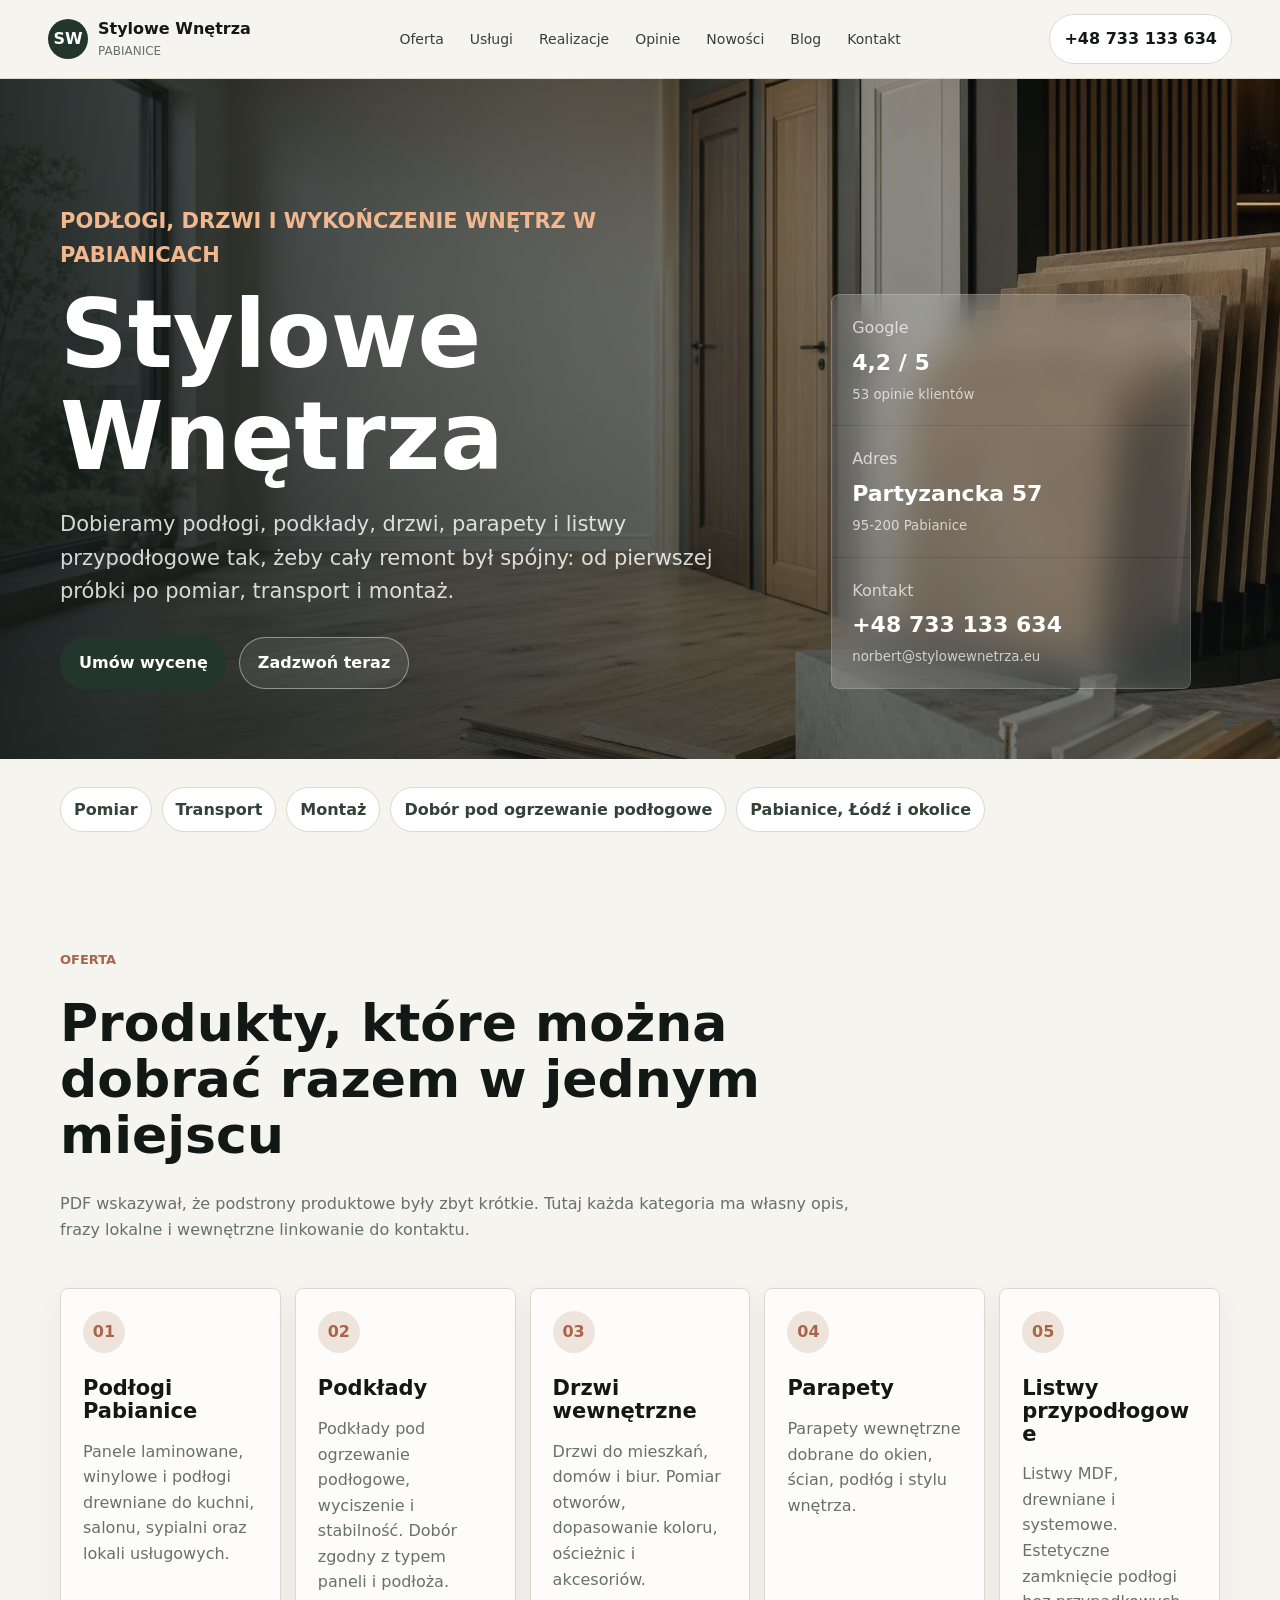
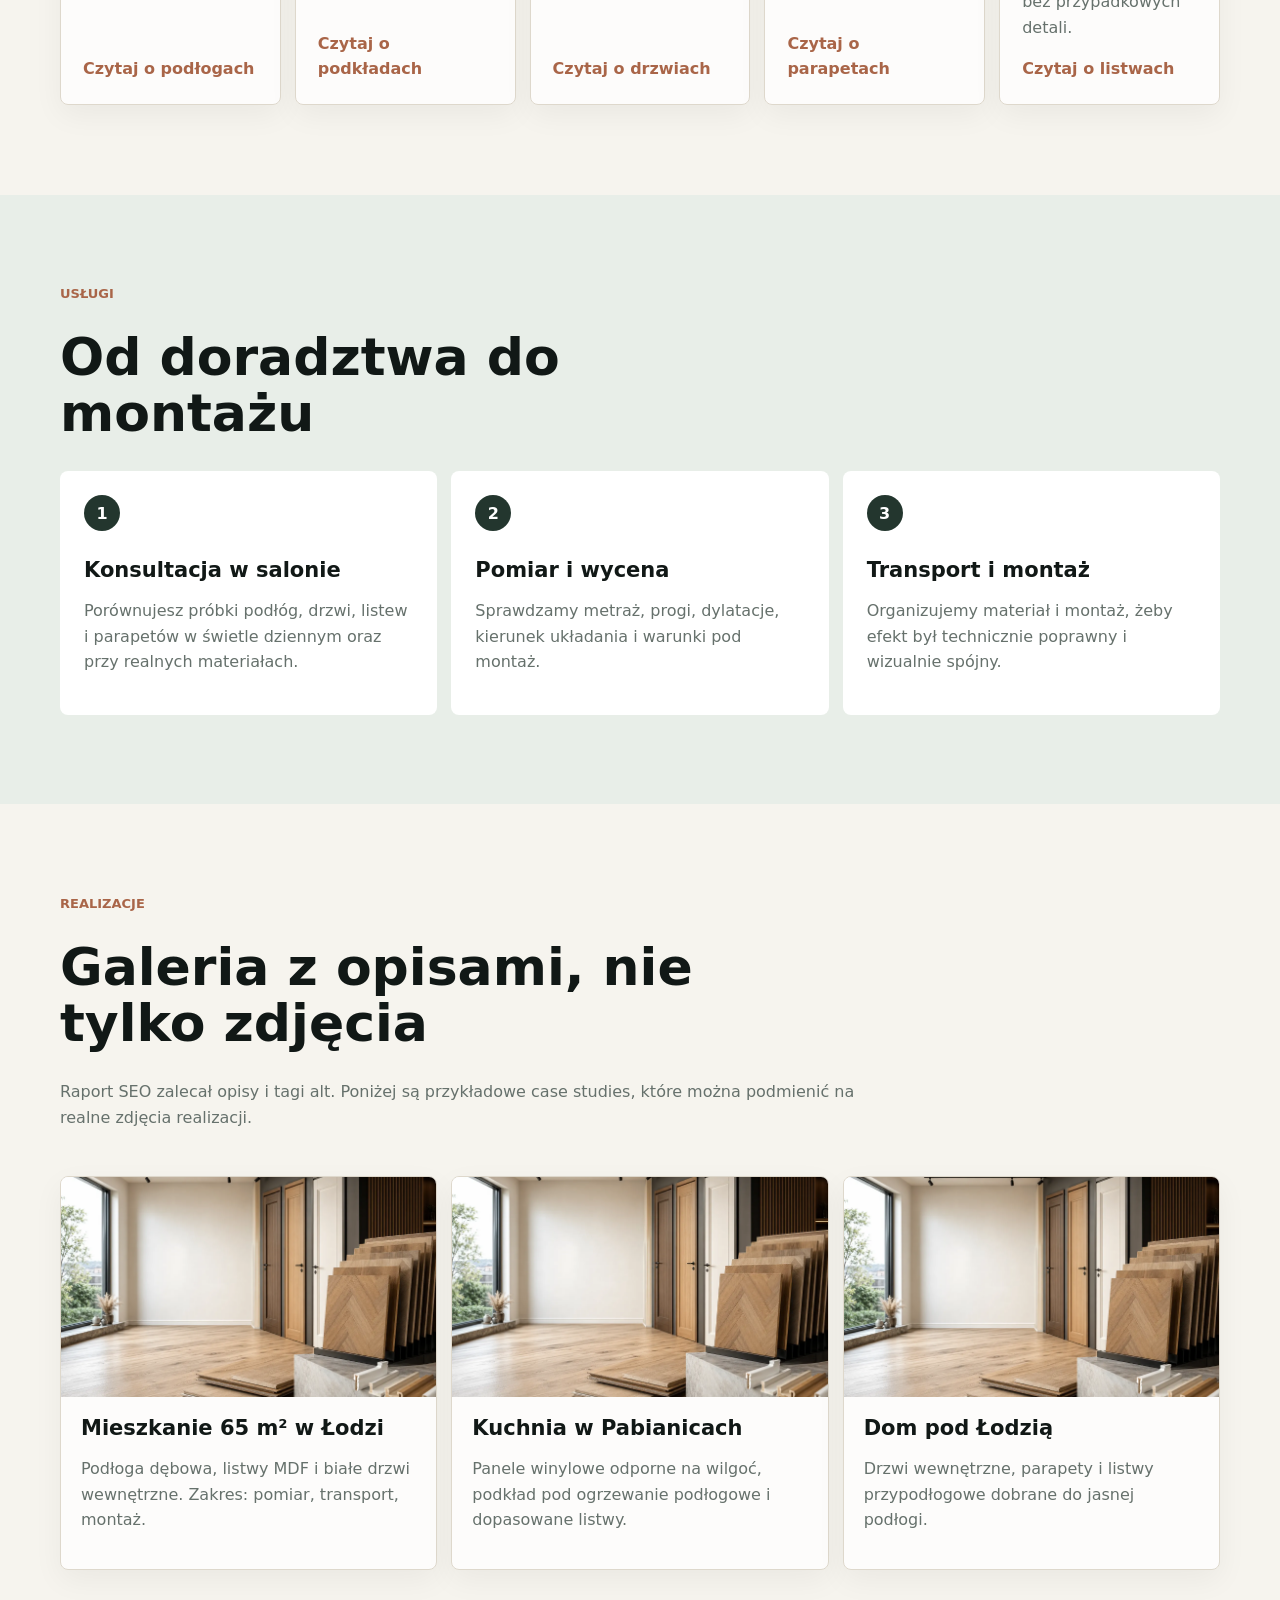
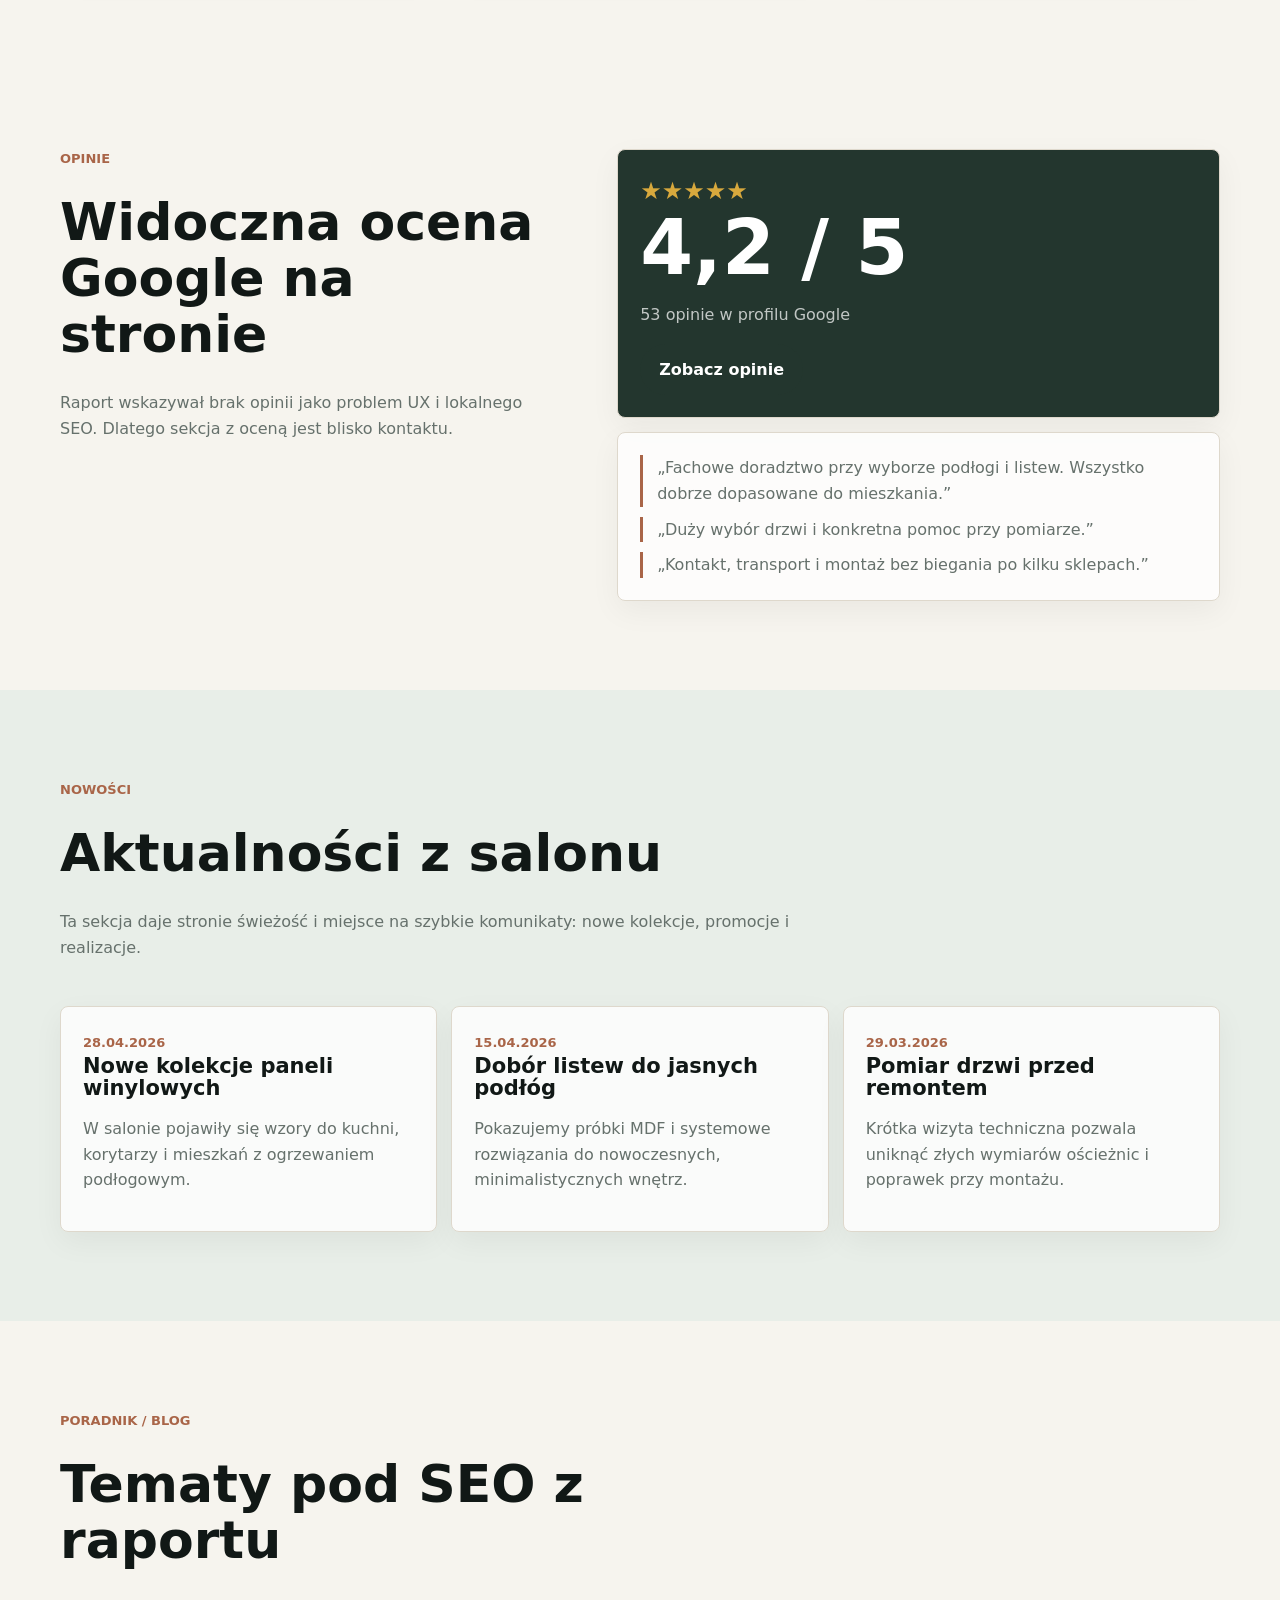
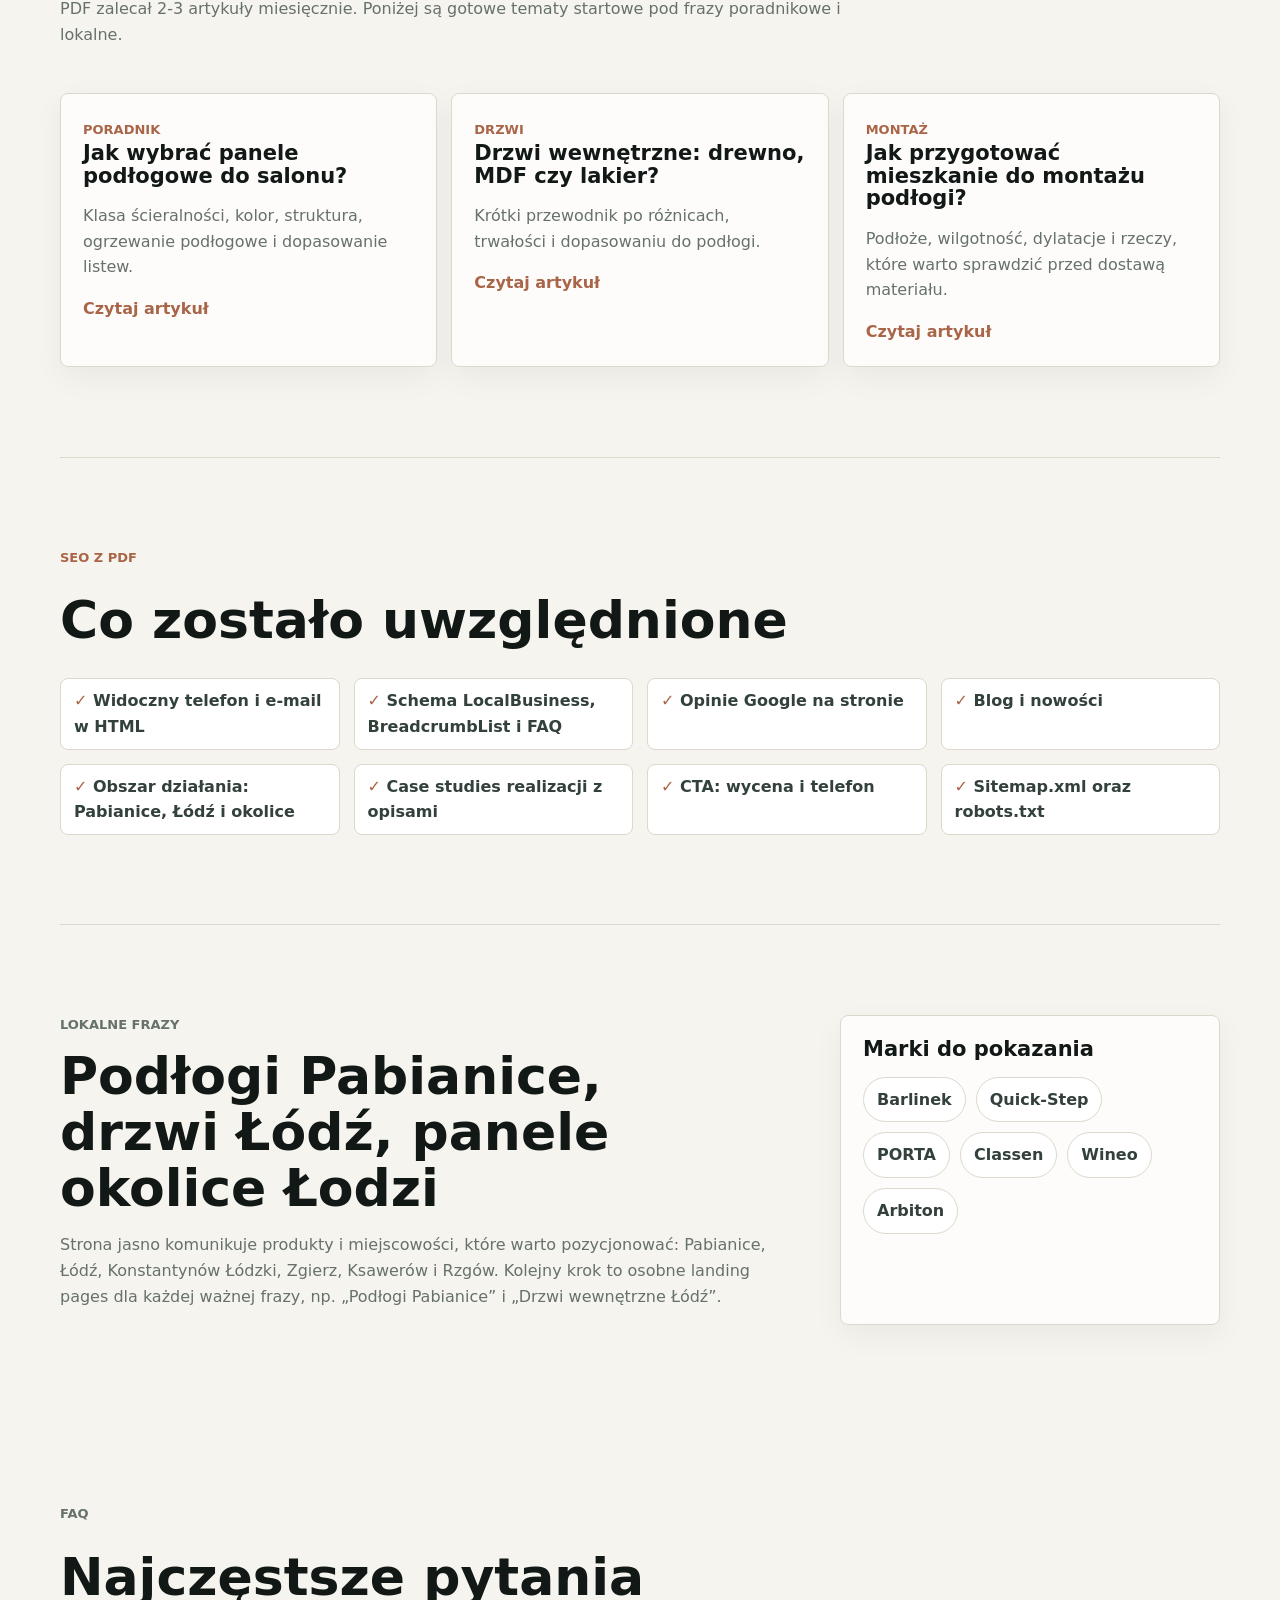
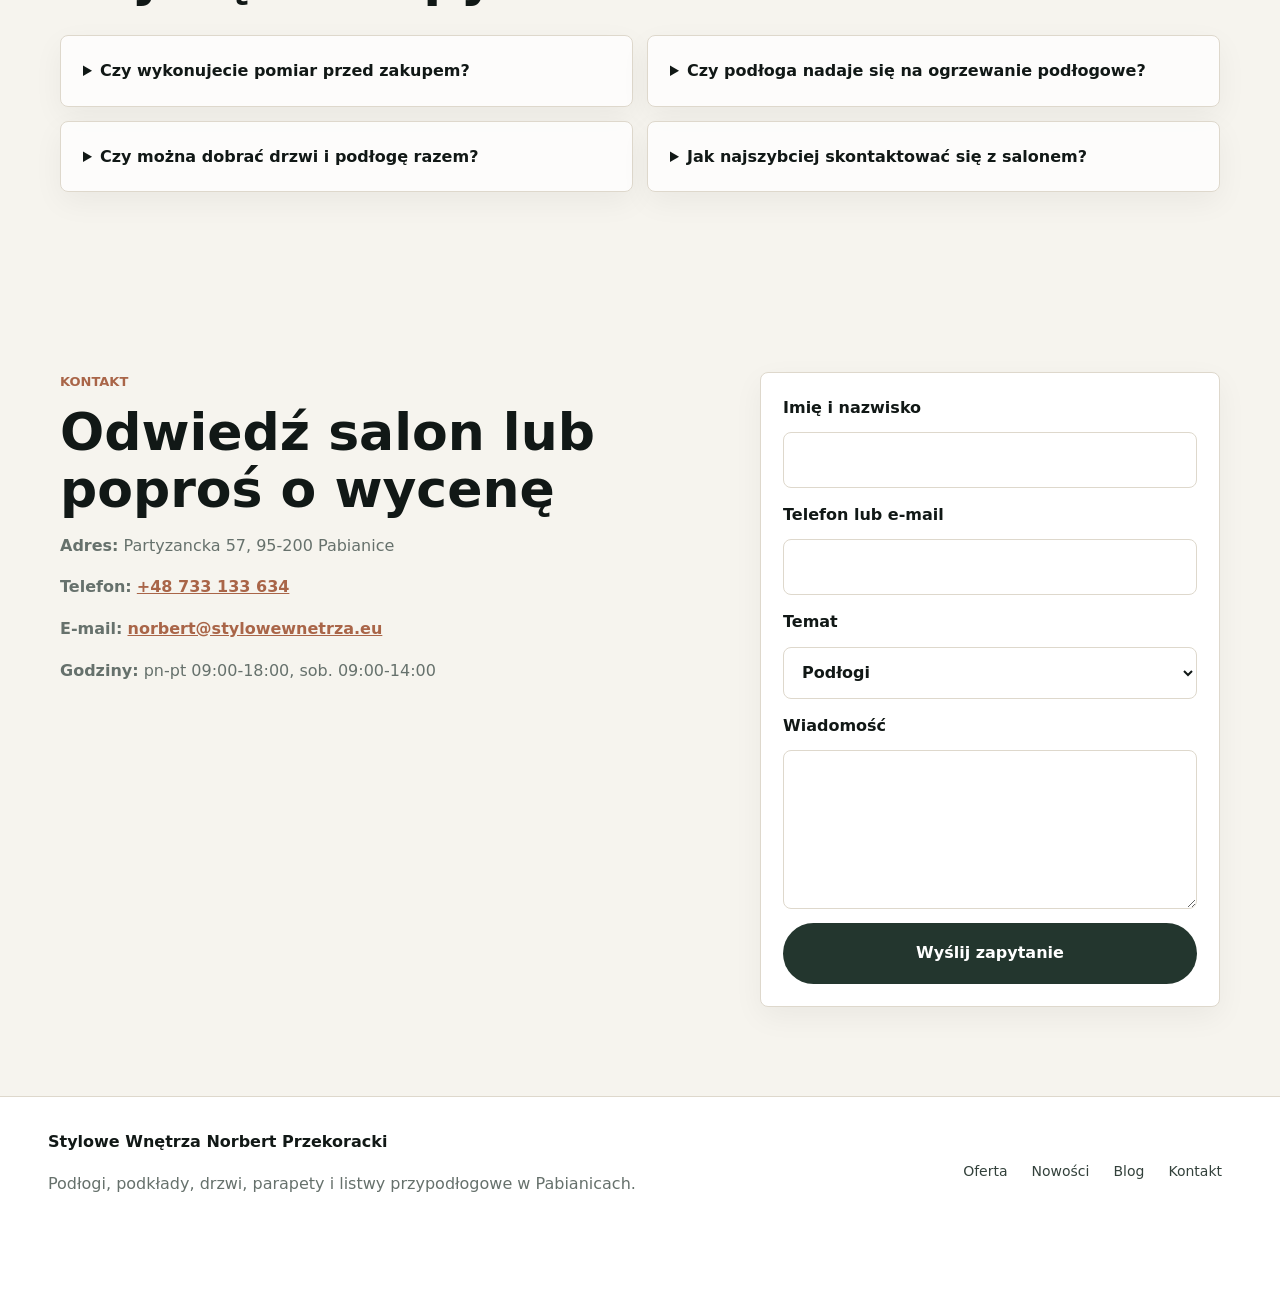
==== commit 5dd2aac4: "Add product pages and blog articles" ====
--- a/index.html
+++ b/index.html
@@ -193,31 +193,31 @@
             <span class="card-icon">01</span>
             <h3>Podłogi Pabianice</h3>
             <p>Panele laminowane, winylowe i podłogi drewniane do kuchni, salonu, sypialni oraz lokali usługowych.</p>
-            <a href="#kontakt">Zapytaj o podłogę</a>
+            <a href="oferta/podlogi.html">Czytaj o podłogach</a>
           </article>
           <article class="card">
             <span class="card-icon">02</span>
             <h3>Podkłady</h3>
             <p>Podkłady pod ogrzewanie podłogowe, wyciszenie i stabilność. Dobór zgodny z typem paneli i podłoża.</p>
-            <a href="#kontakt">Dobierz podkład</a>
+            <a href="oferta/podklady.html">Czytaj o podkładach</a>
           </article>
           <article class="card">
             <span class="card-icon">03</span>
             <h3>Drzwi wewnętrzne</h3>
             <p>Drzwi do mieszkań, domów i biur. Pomiar otworów, dopasowanie koloru, ościeżnic i akcesoriów.</p>
-            <a href="#kontakt">Sprawdź drzwi</a>
+            <a href="oferta/drzwi.html">Czytaj o drzwiach</a>
           </article>
           <article class="card">
             <span class="card-icon">04</span>
             <h3>Parapety</h3>
             <p>Parapety wewnętrzne dobrane do okien, ścian, podłóg i stylu wnętrza.</p>
-            <a href="#kontakt">Zapytaj o parapety</a>
+            <a href="oferta/parapety.html">Czytaj o parapetach</a>
           </article>
           <article class="card">
             <span class="card-icon">05</span>
             <h3>Listwy przypodłogowe</h3>
             <p>Listwy MDF, drewniane i systemowe. Estetyczne zamknięcie podłogi bez przypadkowych detali.</p>
-            <a href="#kontakt">Dobierz listwy</a>
+            <a href="oferta/listwy.html">Czytaj o listwach</a>
           </article>
         </div>
       </section>
@@ -338,19 +338,19 @@
             <span>Poradnik</span>
             <h3>Jak wybrać panele podłogowe do salonu?</h3>
             <p>Klasa ścieralności, kolor, struktura, ogrzewanie podłogowe i dopasowanie listew.</p>
-            <a href="#kontakt">Zapytaj w salonie</a>
+            <a href="blog/jak-wybrac-panele-do-salonu.html">Czytaj artykuł</a>
           </article>
           <article class="blog-card">
             <span>Drzwi</span>
             <h3>Drzwi wewnętrzne: drewno, MDF czy lakier?</h3>
             <p>Krótki przewodnik po różnicach, trwałości i dopasowaniu do podłogi.</p>
-            <a href="#kontakt">Dobierz drzwi</a>
+            <a href="blog/drzwi-wewnetrzne-drewno-mdf-lakier.html">Czytaj artykuł</a>
           </article>
           <article class="blog-card">
             <span>Montaż</span>
             <h3>Jak przygotować mieszkanie do montażu podłogi?</h3>
             <p>Podłoże, wilgotność, dylatacje i rzeczy, które warto sprawdzić przed dostawą materiału.</p>
-            <a href="#kontakt">Umów pomiar</a>
+            <a href="blog/przygotowanie-do-montazu-podlogi.html">Czytaj artykuł</a>
           </article>
         </div>
       </section>
--- a/styles.css
+++ b/styles.css
@@ -612,6 +612,119 @@
   gap: 4px;
 }
 
+.subpage-hero {
+  background: var(--green);
+  color: #fff;
+}
+
+.subpage-hero .section {
+  display: grid;
+  grid-template-columns: minmax(0, 1fr) minmax(280px, 380px);
+  gap: clamp(24px, 5vw, 64px);
+  align-items: end;
+  padding-top: clamp(70px, 9vw, 118px);
+}
+
+.subpage-hero p:not(.kicker),
+.subpage-panel p {
+  color: rgba(255, 255, 255, 0.76);
+}
+
+.breadcrumb {
+  display: flex;
+  flex-wrap: wrap;
+  gap: 8px;
+  margin-bottom: 18px;
+  color: rgba(255, 255, 255, 0.72);
+  font-size: 14px;
+}
+
+.breadcrumb a {
+  text-decoration: none;
+}
+
+.breadcrumb a:hover {
+  color: #fff;
+}
+
+.subpage-panel {
+  padding: 24px;
+  border: 1px solid rgba(255, 255, 255, 0.2);
+  border-radius: var(--radius);
+  background: rgba(255, 255, 255, 0.08);
+}
+
+.content-layout {
+  display: grid;
+  grid-template-columns: minmax(0, 1fr) minmax(260px, 340px);
+  gap: clamp(28px, 5vw, 70px);
+  align-items: start;
+}
+
+.article-body {
+  max-width: 820px;
+}
+
+.article-body h2 {
+  margin-top: 38px;
+  font-size: clamp(26px, 3vw, 38px);
+}
+
+.article-body h3 {
+  margin-top: 28px;
+}
+
+.article-body p,
+.article-body li {
+  color: #53605a;
+  font-size: 18px;
+}
+
+.article-body ul,
+.article-body ol {
+  padding-left: 22px;
+}
+
+.side-nav {
+  position: sticky;
+  top: 110px;
+  display: grid;
+  gap: 10px;
+  padding: 18px;
+  border: 1px solid var(--line);
+  border-radius: var(--radius);
+  background: #fff;
+}
+
+.side-nav strong {
+  margin-bottom: 4px;
+}
+
+.side-nav a {
+  color: #33413b;
+  font-weight: 800;
+  text-decoration: none;
+}
+
+.side-nav a:hover {
+  color: var(--clay);
+}
+
+.cta-band {
+  display: grid;
+  grid-template-columns: minmax(0, 1fr) auto;
+  gap: 18px;
+  align-items: center;
+  padding: 28px;
+  border-radius: var(--radius);
+  background: var(--green);
+  color: #fff;
+}
+
+.cta-band p {
+  color: rgba(255, 255, 255, 0.74);
+}
+
 .mobile-call {
   display: none;
 }
@@ -636,7 +749,10 @@
   .hero-inner,
   .reviews,
   .local-seo,
-  .contact {
+  .contact,
+  .subpage-hero .section,
+  .content-layout,
+  .cta-band {
     grid-template-columns: 1fr;
   }
 
@@ -719,6 +835,10 @@
 
   .card {
     min-height: 0;
+  }
+
+  .side-nav {
+    position: static;
   }
 
   .site-footer {
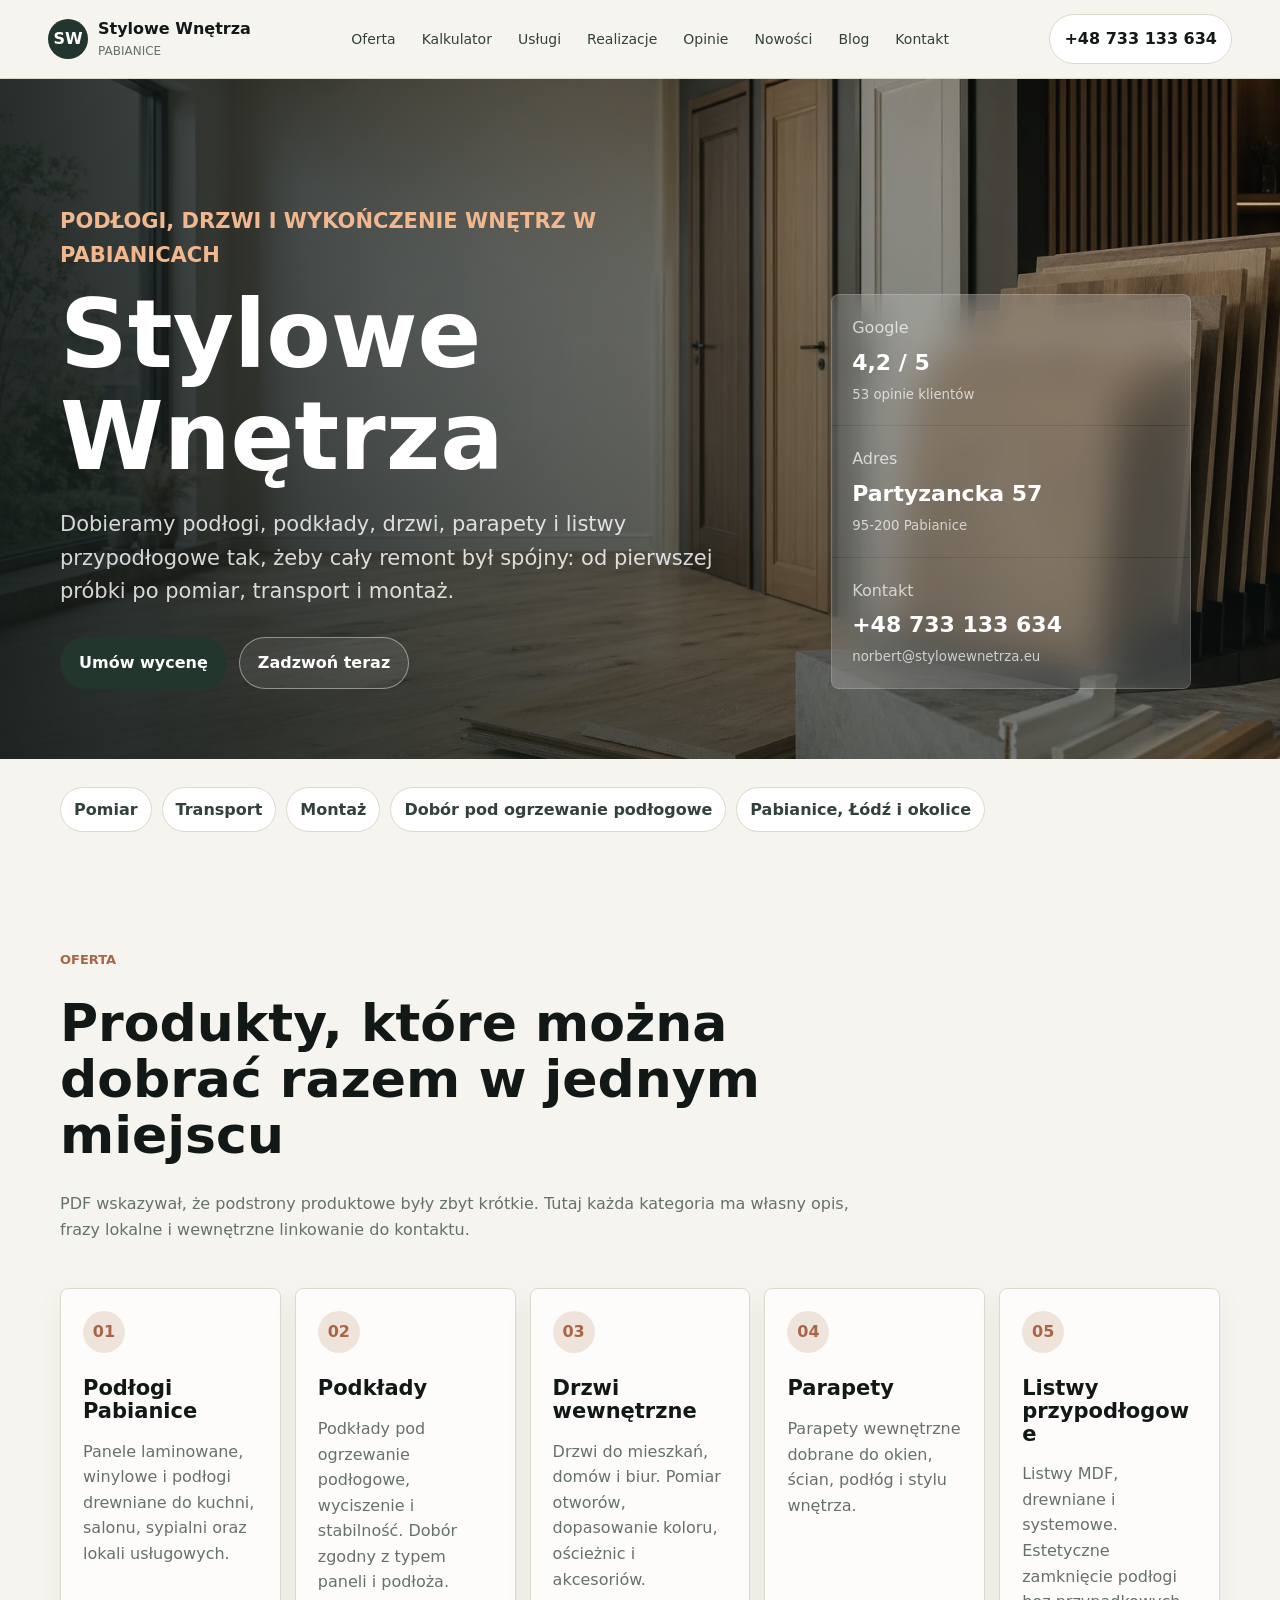
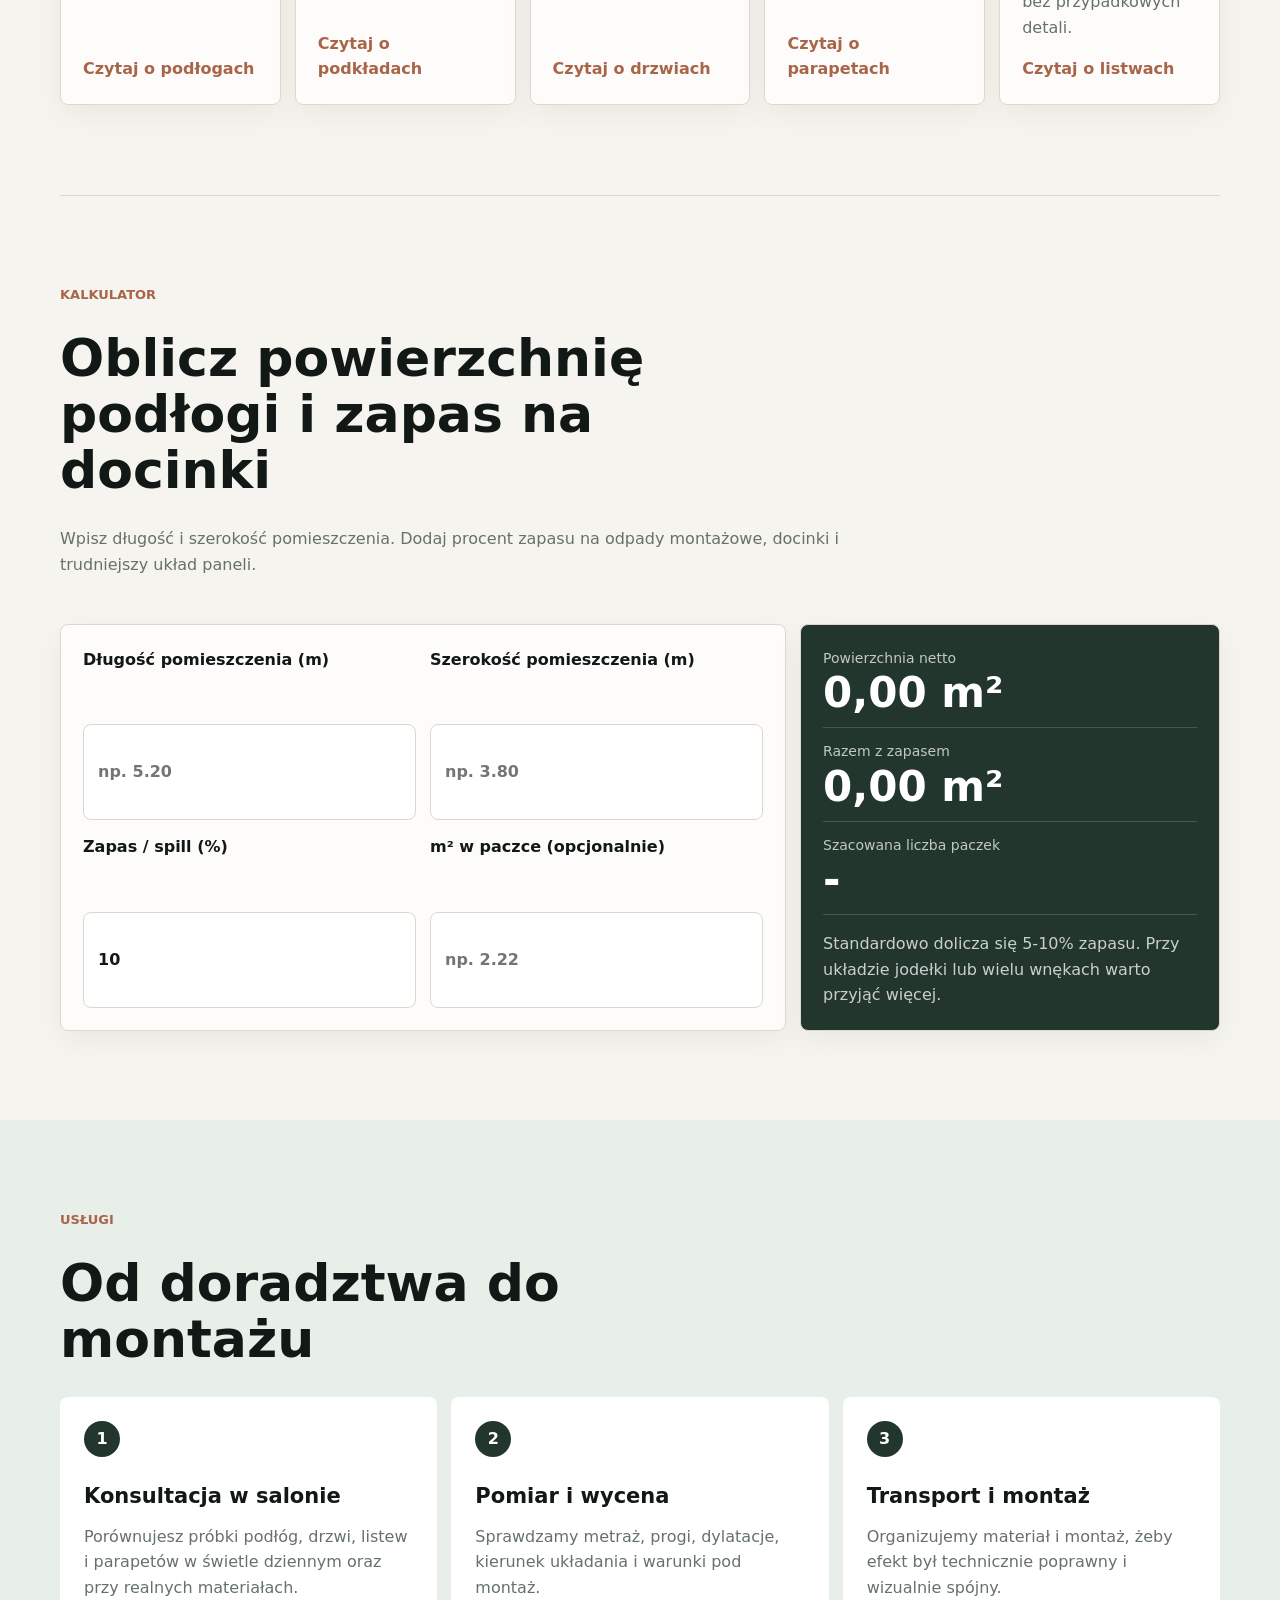
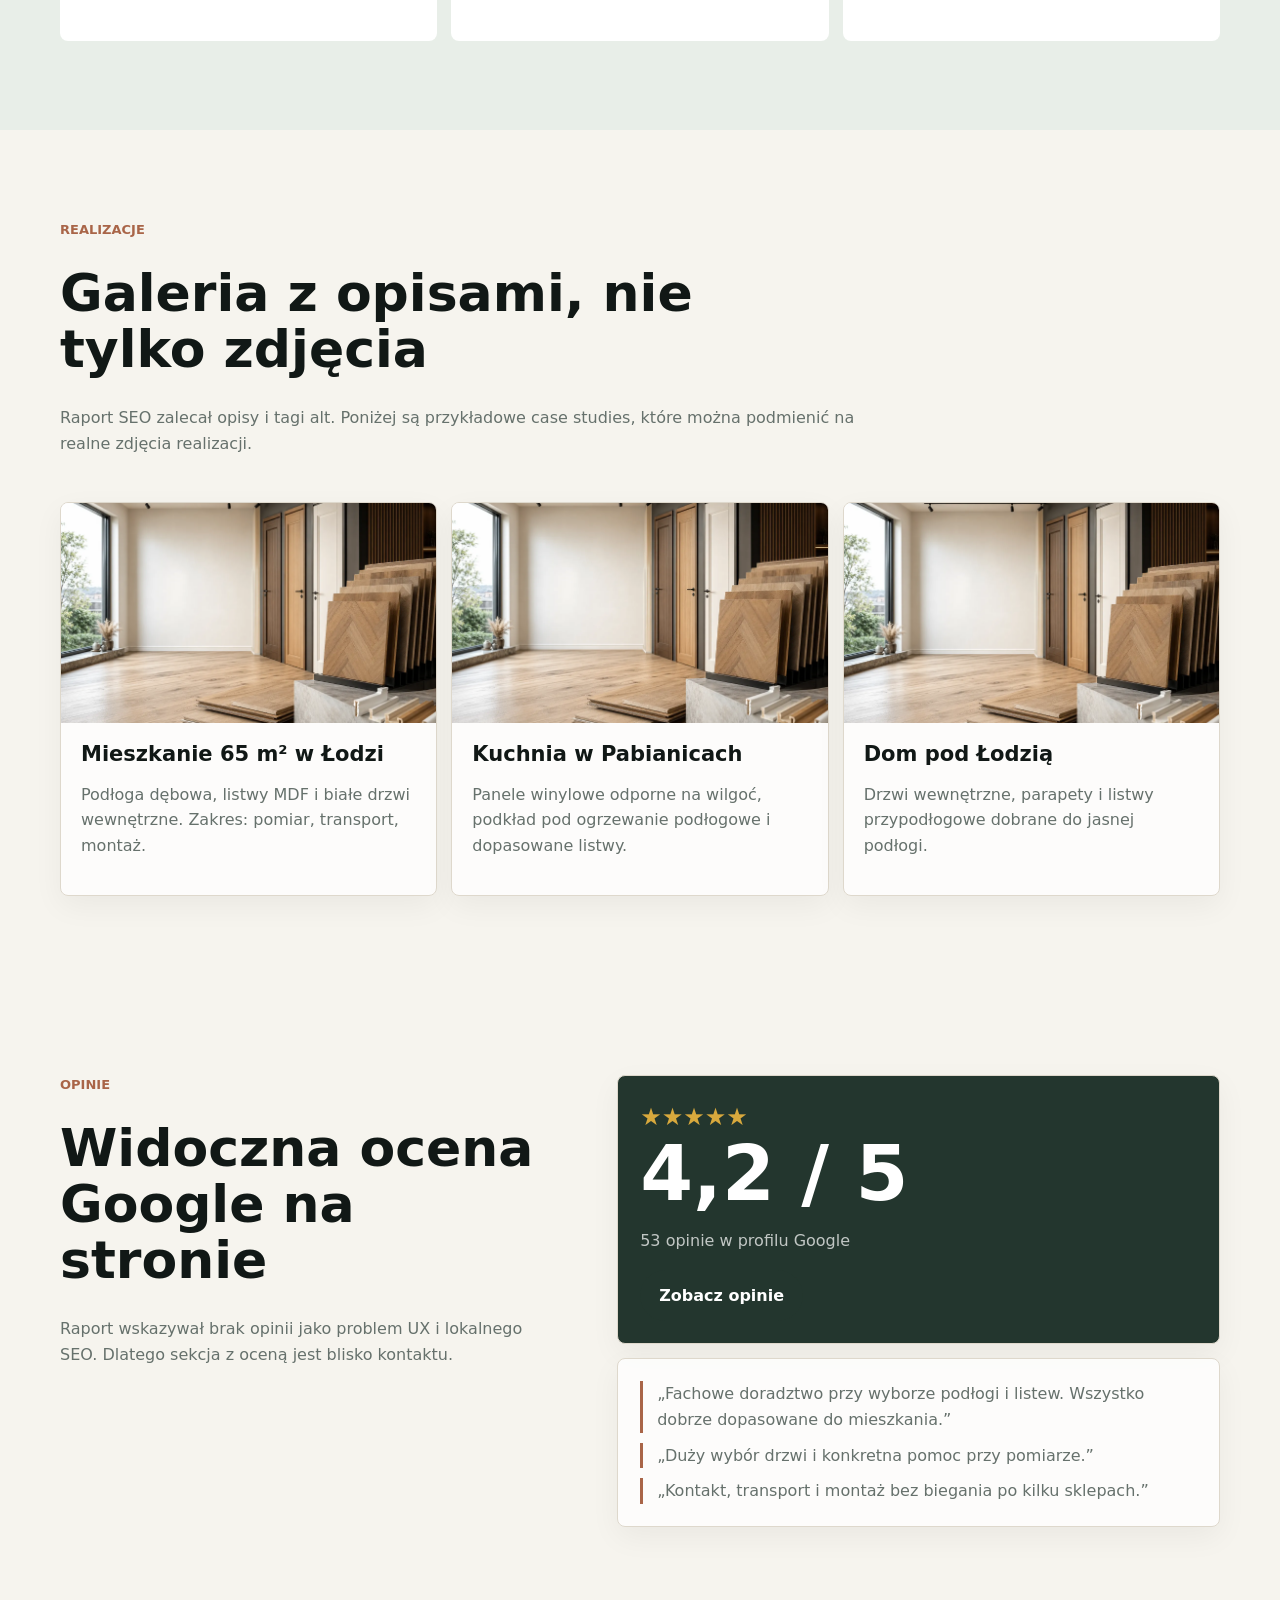
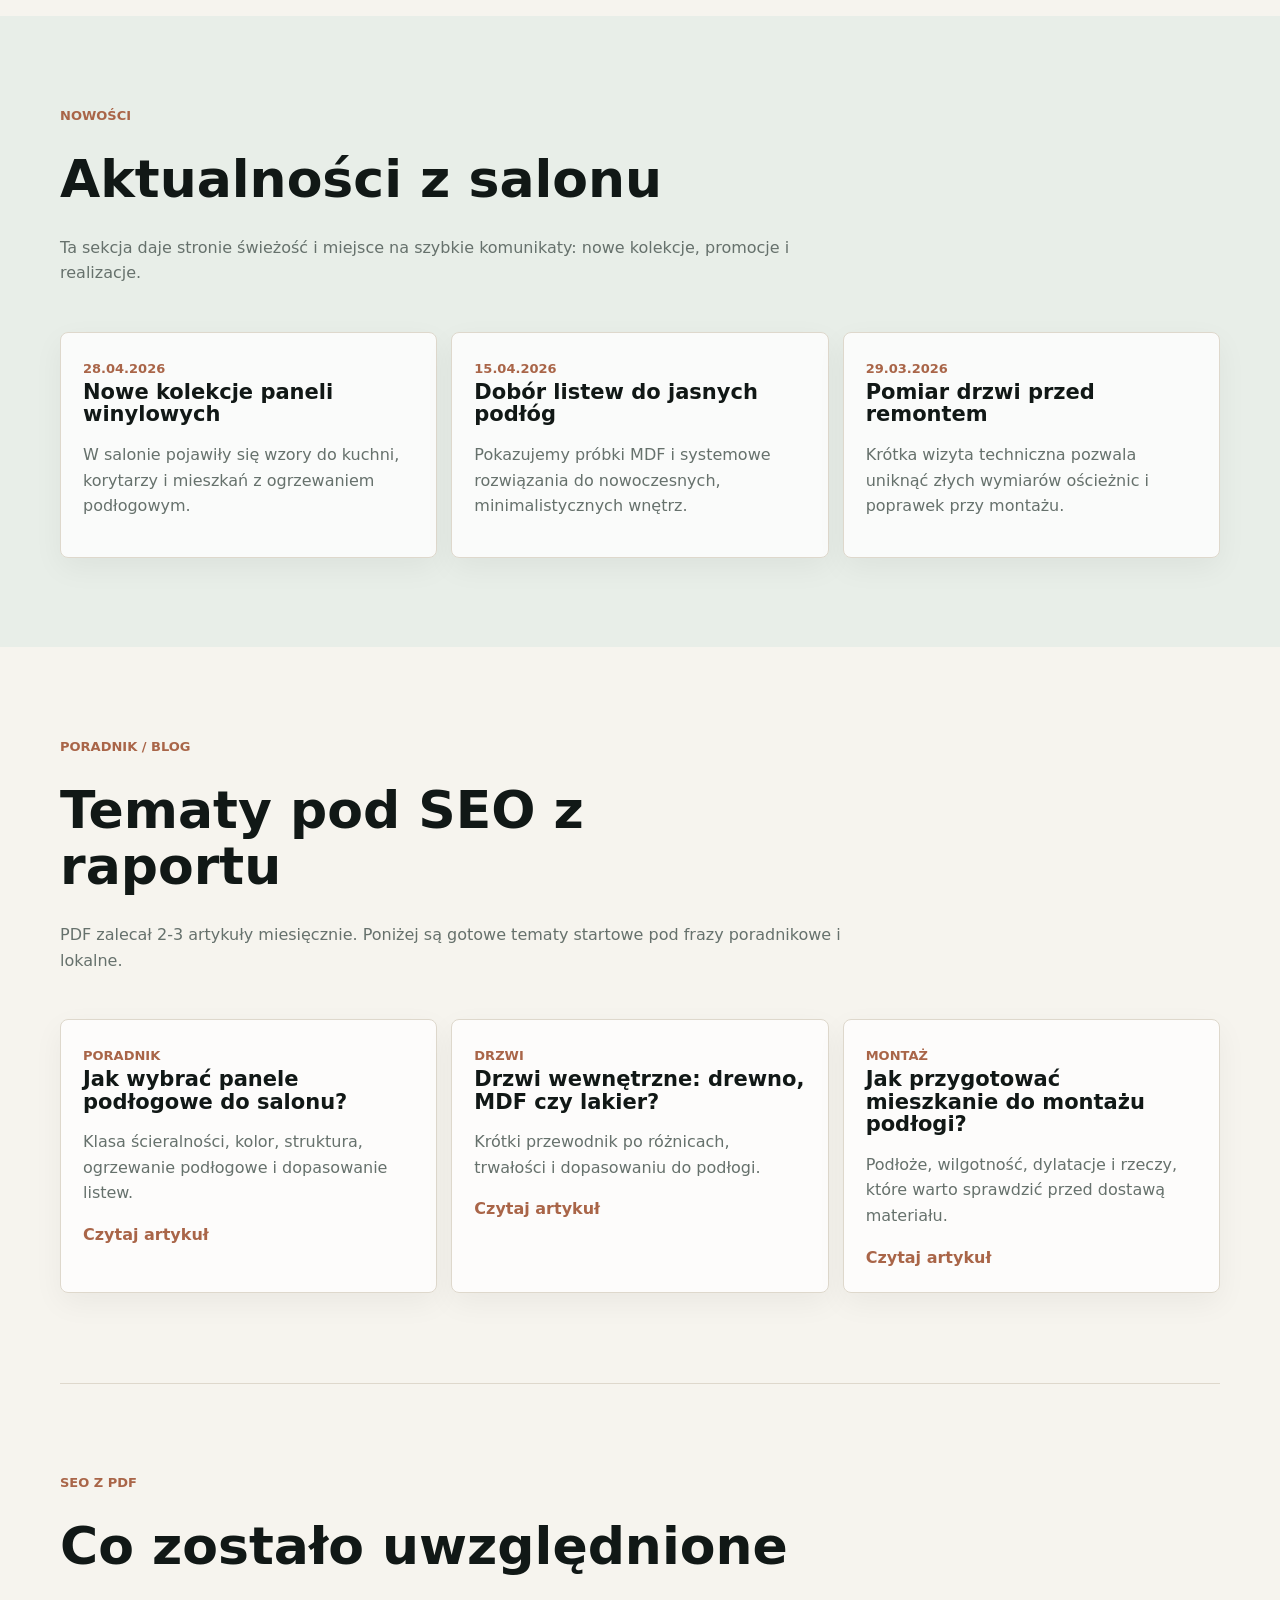
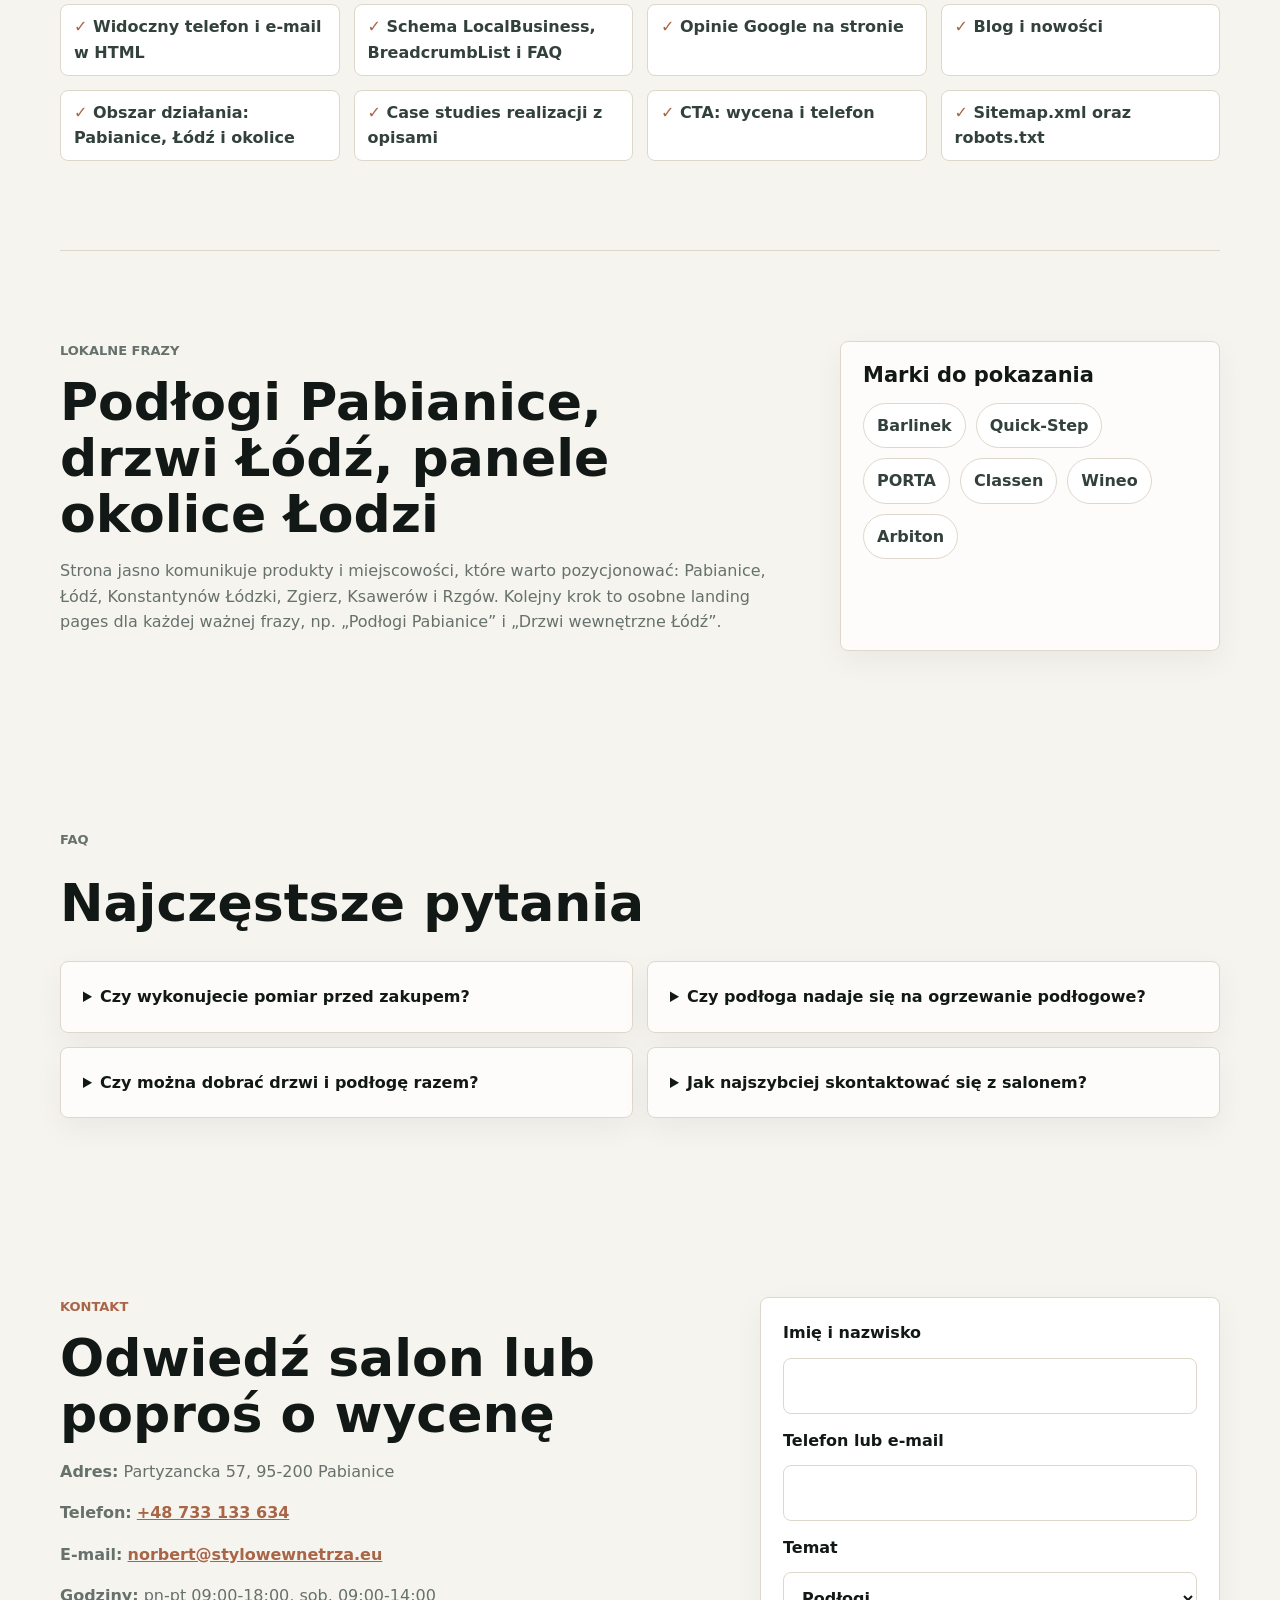
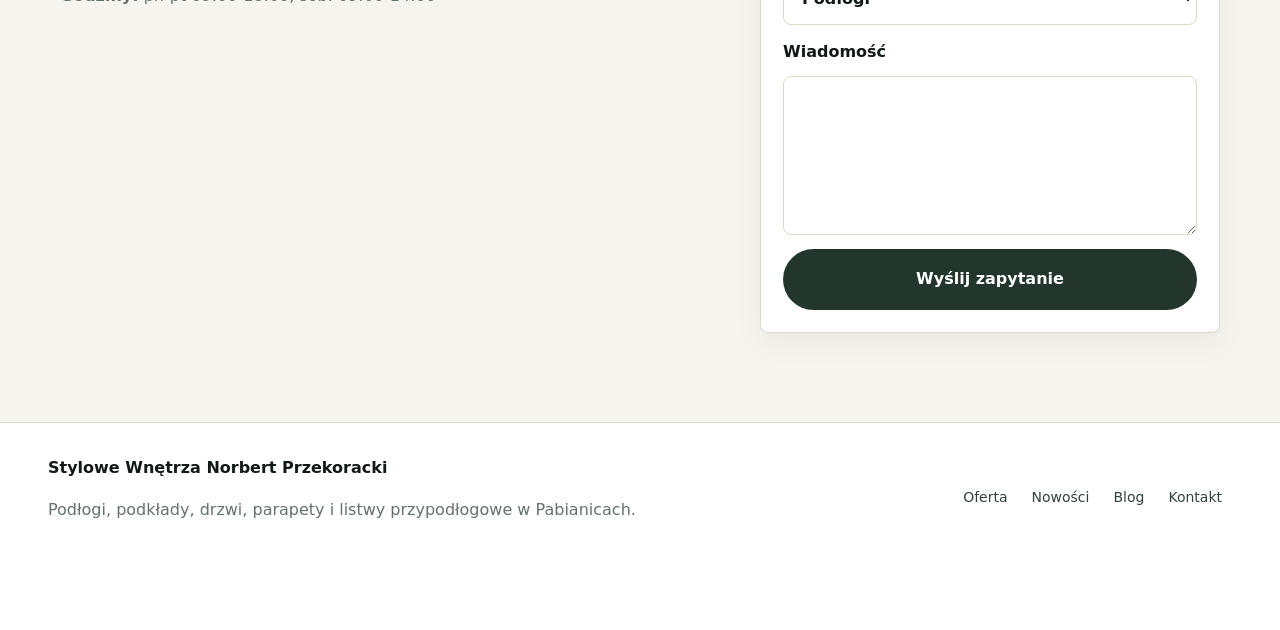
==== commit 259868cd: "Add flooring area calculator" ====
--- a/index.html
+++ b/index.html
@@ -123,6 +123,7 @@
       </a>
       <nav class="main-nav" aria-label="Menu">
         <a href="#oferta">Oferta</a>
+        <a href="#kalkulator">Kalkulator</a>
         <a href="#uslugi">Usługi</a>
         <a href="#realizacje">Realizacje</a>
         <a href="#opinie">Opinie</a>
@@ -219,6 +220,52 @@
             <p>Listwy MDF, drewniane i systemowe. Estetyczne zamknięcie podłogi bez przypadkowych detali.</p>
             <a href="oferta/listwy.html">Czytaj o listwach</a>
           </article>
+        </div>
+      </section>
+
+      <section id="kalkulator" class="section calculator-section" aria-labelledby="calculator-title">
+        <div class="section-head">
+          <p class="kicker">Kalkulator</p>
+          <h2 id="calculator-title">Oblicz powierzchnię podłogi i zapas na docinki</h2>
+          <p>
+            Wpisz długość i szerokość pomieszczenia. Dodaj procent zapasu na odpady montażowe,
+            docinki i trudniejszy układ paneli.
+          </p>
+        </div>
+        <div class="calculator">
+          <form class="calculator-form" aria-label="Kalkulator powierzchni podłogi">
+            <label>
+              Długość pomieszczenia (m)
+              <input id="floor-length" type="number" min="0" step="0.01" inputmode="decimal" placeholder="np. 5.20" />
+            </label>
+            <label>
+              Szerokość pomieszczenia (m)
+              <input id="floor-width" type="number" min="0" step="0.01" inputmode="decimal" placeholder="np. 3.80" />
+            </label>
+            <label>
+              Zapas / spill (%)
+              <input id="floor-waste" type="number" min="0" max="30" step="1" inputmode="numeric" value="10" />
+            </label>
+            <label>
+              m² w paczce (opcjonalnie)
+              <input id="floor-pack" type="number" min="0" step="0.01" inputmode="decimal" placeholder="np. 2.22" />
+            </label>
+          </form>
+          <div class="calculator-results" aria-live="polite">
+            <div>
+              <span>Powierzchnia netto</span>
+              <strong id="result-area">0,00 m²</strong>
+            </div>
+            <div>
+              <span>Razem z zapasem</span>
+              <strong id="result-total">0,00 m²</strong>
+            </div>
+            <div>
+              <span>Szacowana liczba paczek</span>
+              <strong id="result-packs">-</strong>
+            </div>
+            <p id="calculator-note">Standardowo dolicza się 5-10% zapasu. Przy układzie jodełki lub wielu wnękach warto przyjąć więcej.</p>
+          </div>
         </div>
       </section>
 
--- a/styles.css
+++ b/styles.css
@@ -394,6 +394,61 @@
   text-decoration: none;
 }
 
+.calculator-section {
+  border-top: 1px solid var(--line);
+}
+
+.calculator {
+  display: grid;
+  grid-template-columns: minmax(0, 1fr) minmax(280px, 420px);
+  gap: 14px;
+}
+
+.calculator-form,
+.calculator-results {
+  border: 1px solid var(--line);
+  border-radius: var(--radius);
+  background: rgba(255, 255, 255, 0.78);
+  box-shadow: 0 10px 30px rgba(17, 24, 22, 0.05);
+}
+
+.calculator-form {
+  display: grid;
+  grid-template-columns: repeat(2, minmax(0, 1fr));
+  gap: 14px;
+  padding: 22px;
+}
+
+.calculator-results {
+  display: grid;
+  gap: 12px;
+  padding: 22px;
+  background: var(--green);
+  color: #fff;
+}
+
+.calculator-results div {
+  display: grid;
+  gap: 2px;
+  padding-bottom: 12px;
+  border-bottom: 1px solid rgba(255, 255, 255, 0.16);
+}
+
+.calculator-results span {
+  color: rgba(255, 255, 255, 0.72);
+  font-size: 14px;
+}
+
+.calculator-results strong {
+  font-size: clamp(28px, 4vw, 42px);
+  line-height: 1.05;
+}
+
+.calculator-results p {
+  margin: 4px 0 0;
+  color: rgba(255, 255, 255, 0.76);
+}
+
 .timeline {
   display: grid;
   grid-template-columns: repeat(3, minmax(0, 1fr));
@@ -752,7 +807,8 @@
   .contact,
   .subpage-hero .section,
   .content-layout,
-  .cta-band {
+  .cta-band,
+  .calculator {
     grid-template-columns: 1fr;
   }
 
@@ -829,7 +885,8 @@
   .news-grid,
   .blog-grid,
   .check-grid,
-  .faq-grid {
+  .faq-grid,
+  .calculator-form {
     grid-template-columns: 1fr;
   }
 
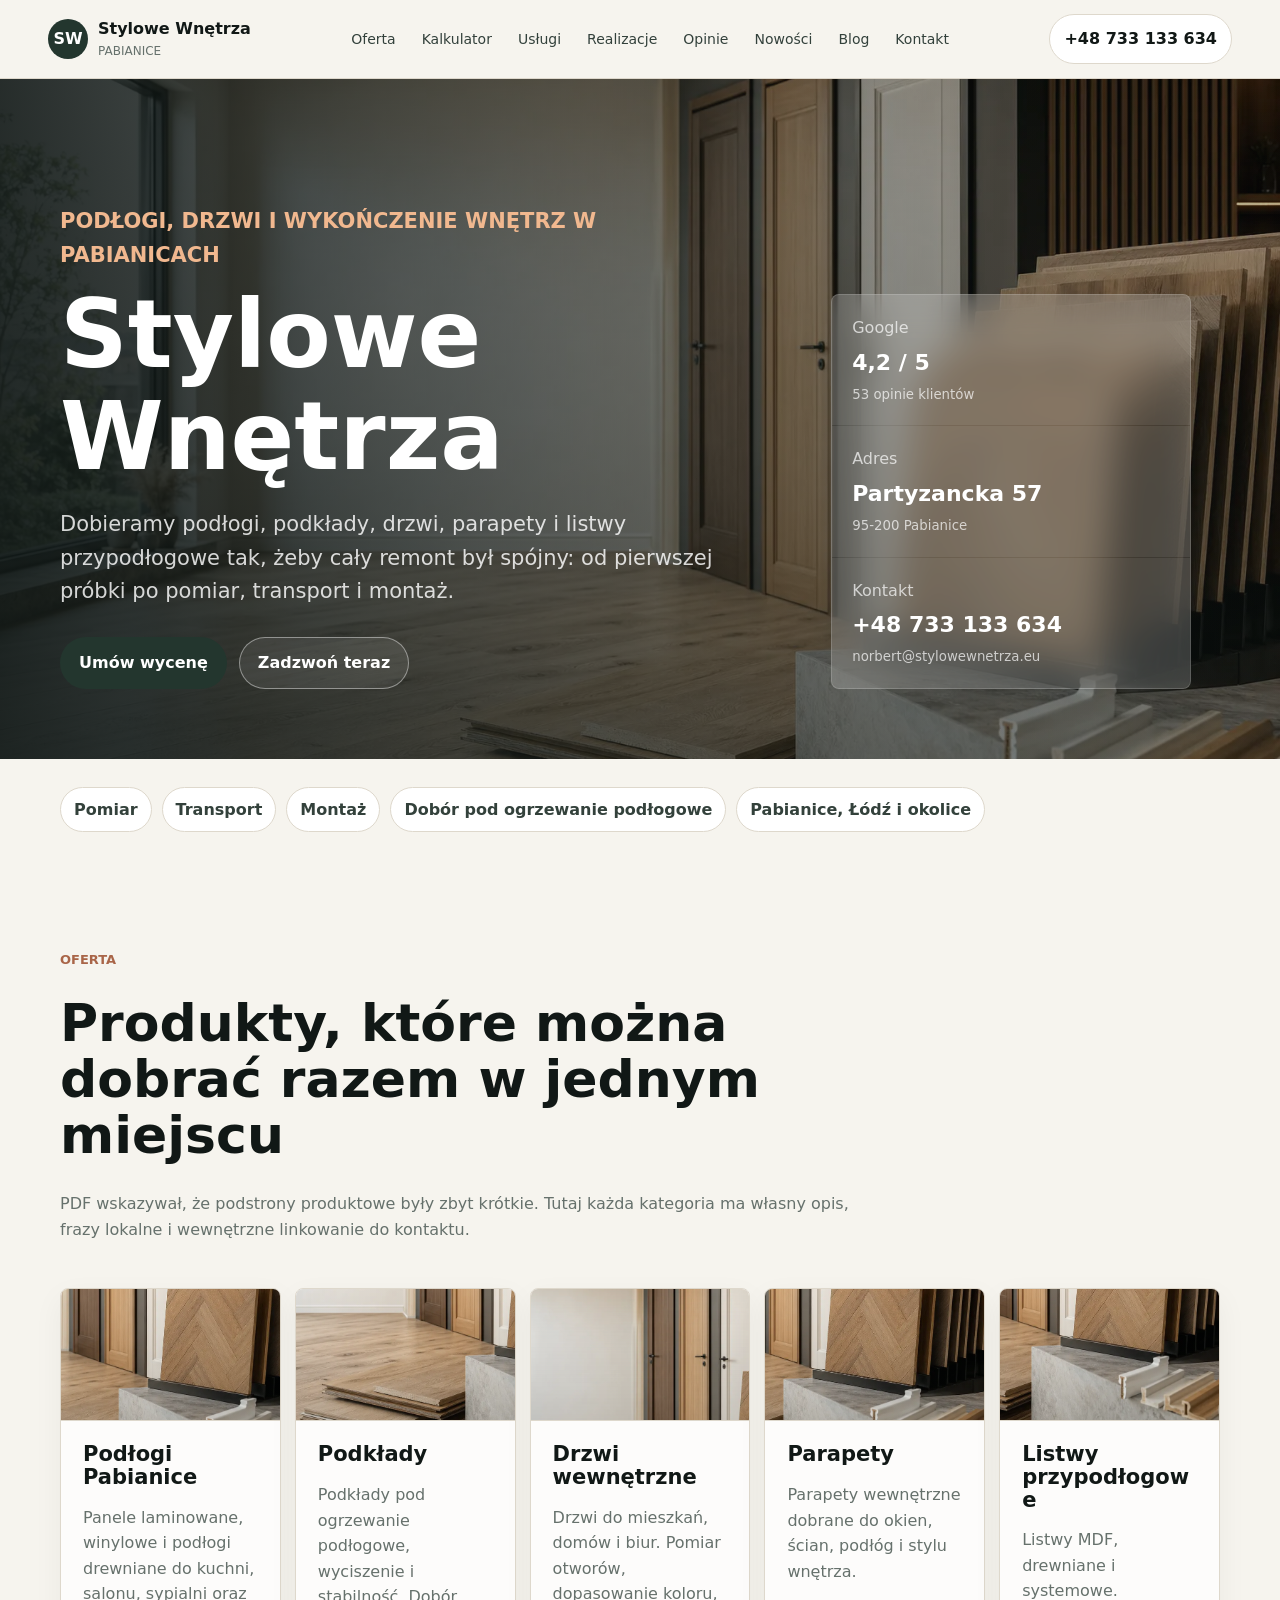
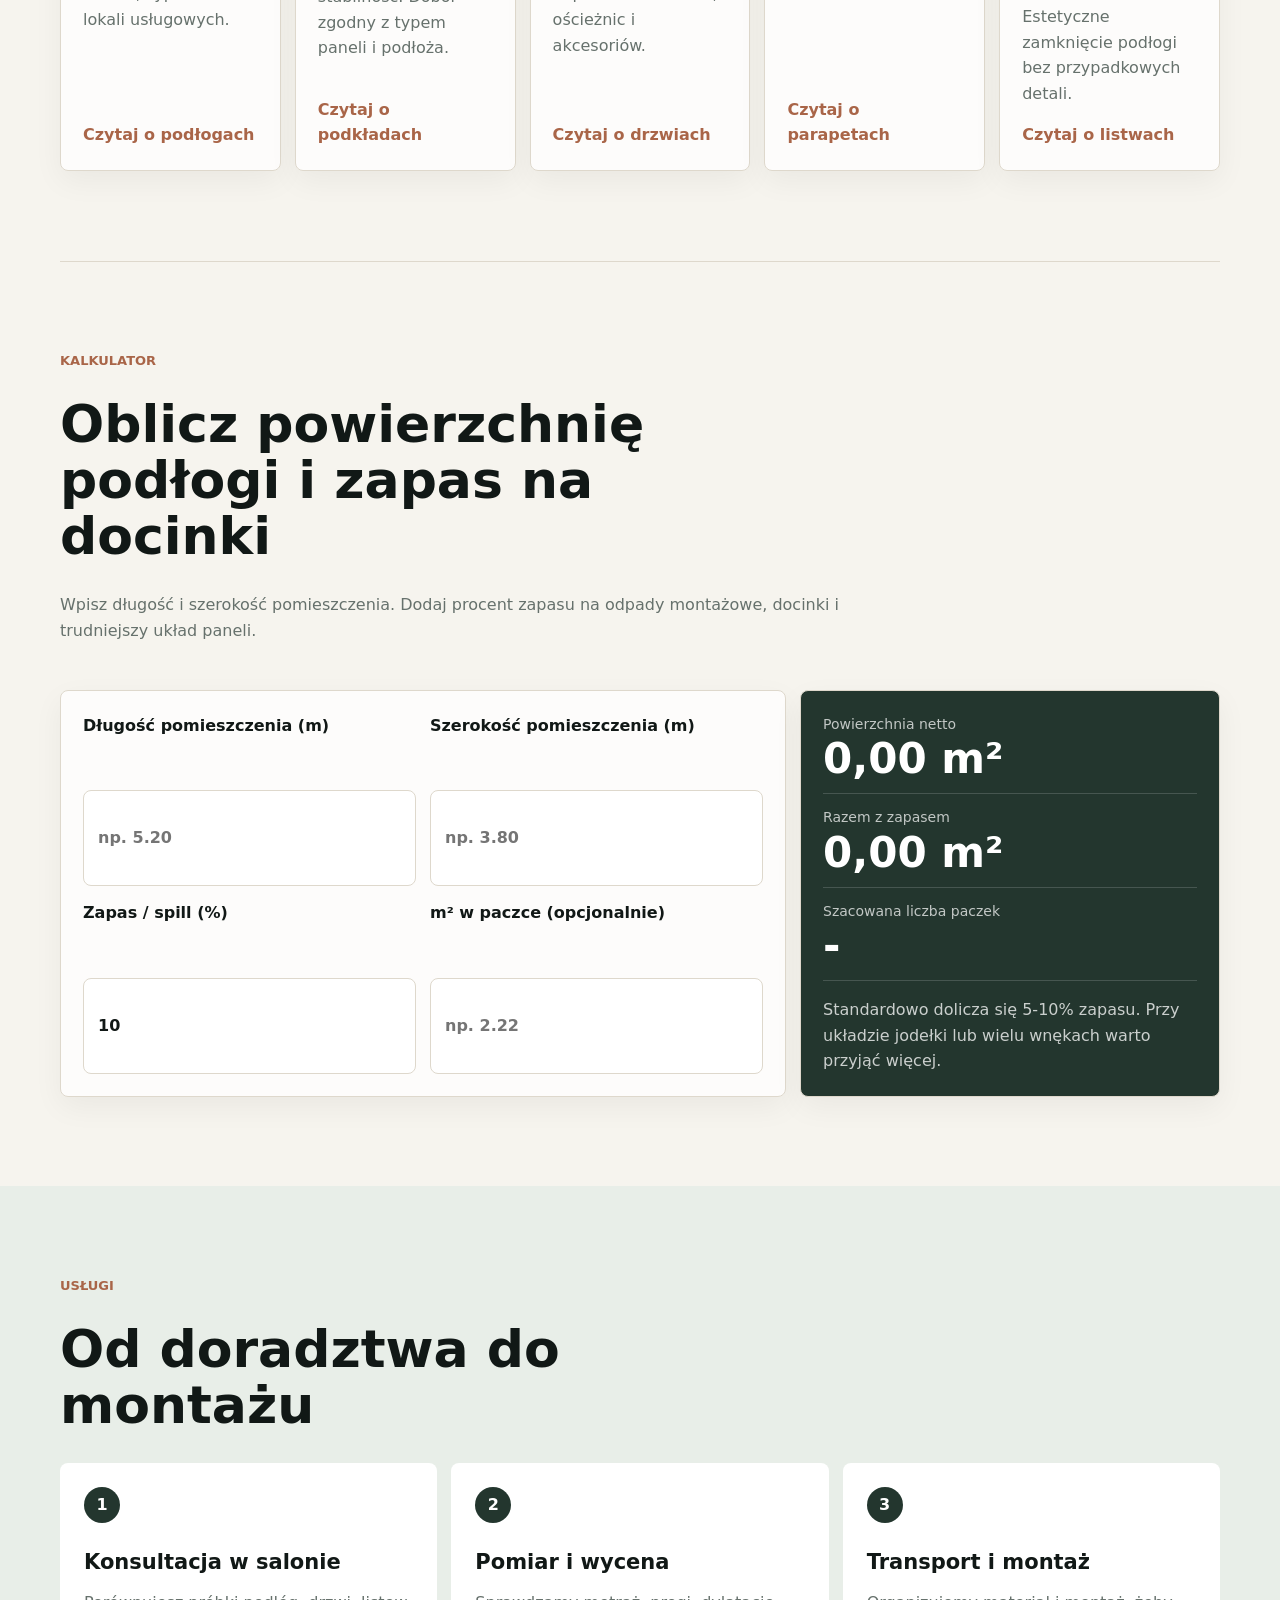
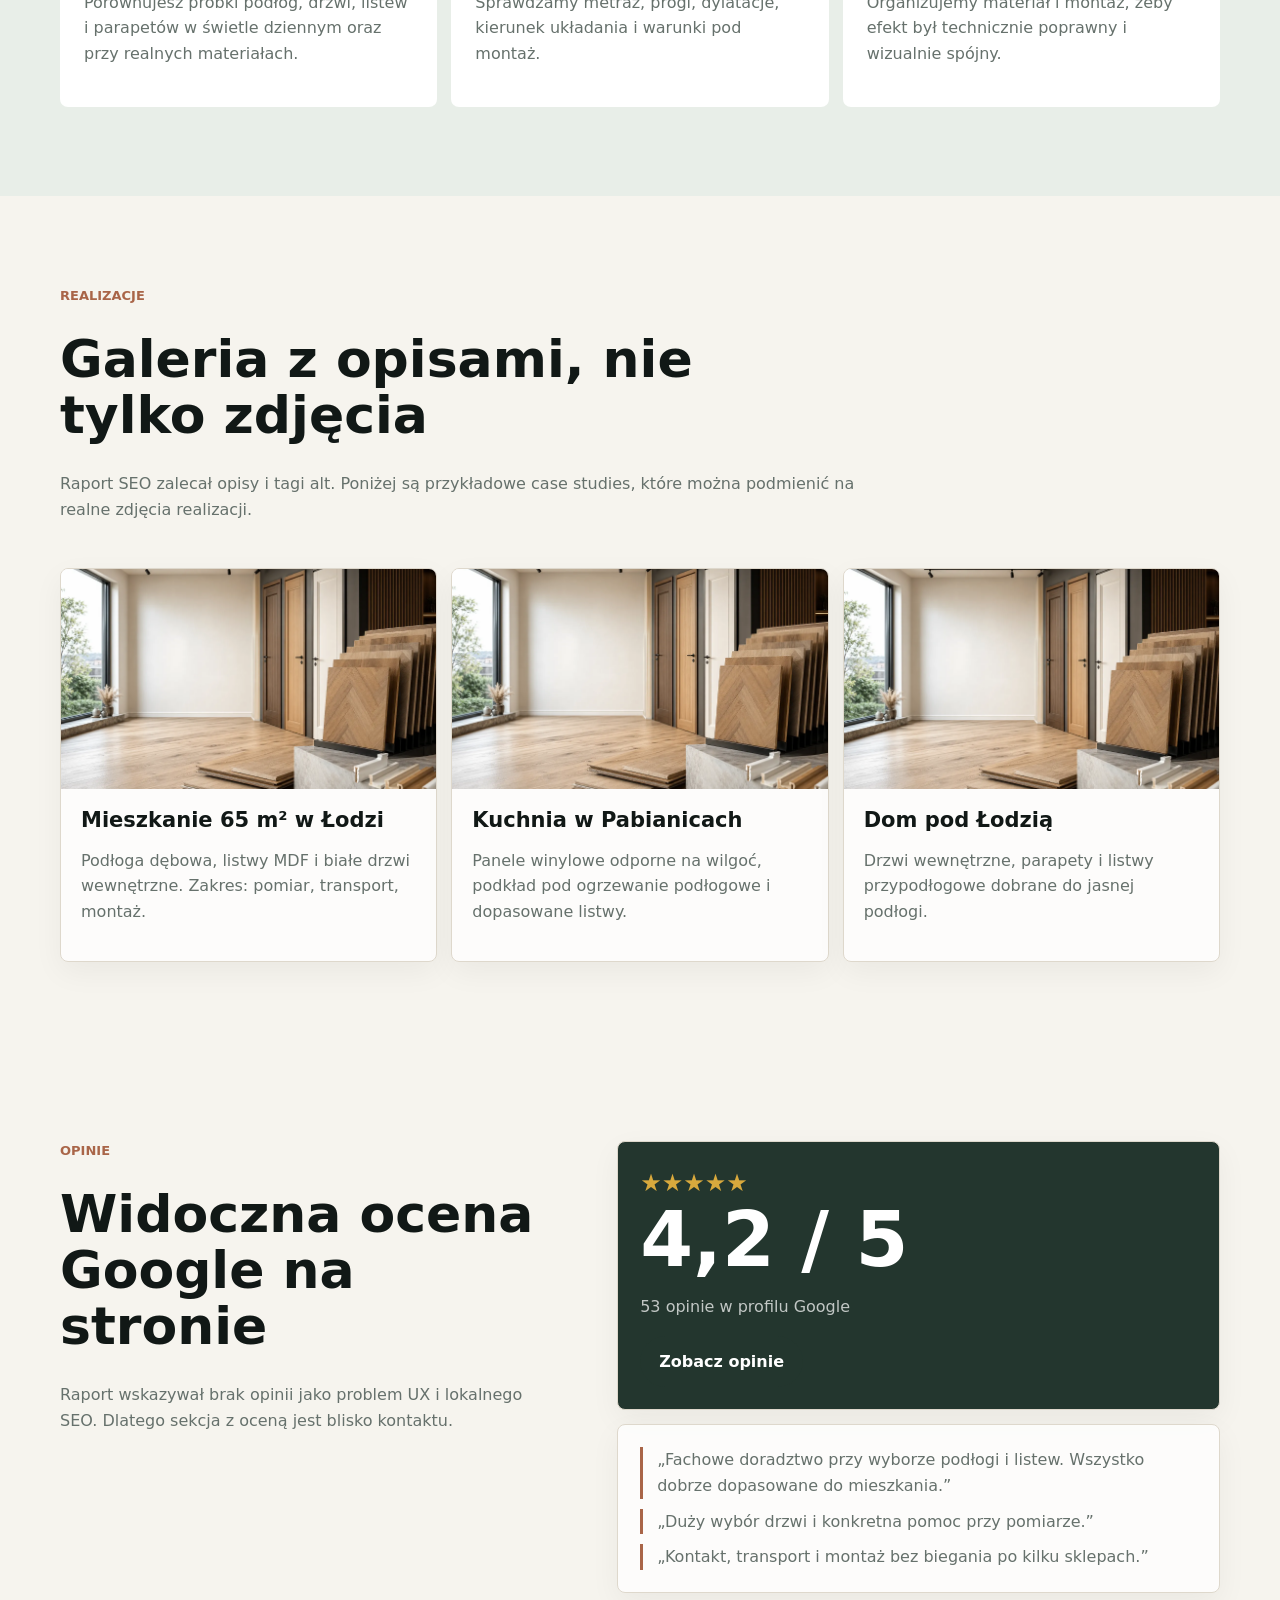
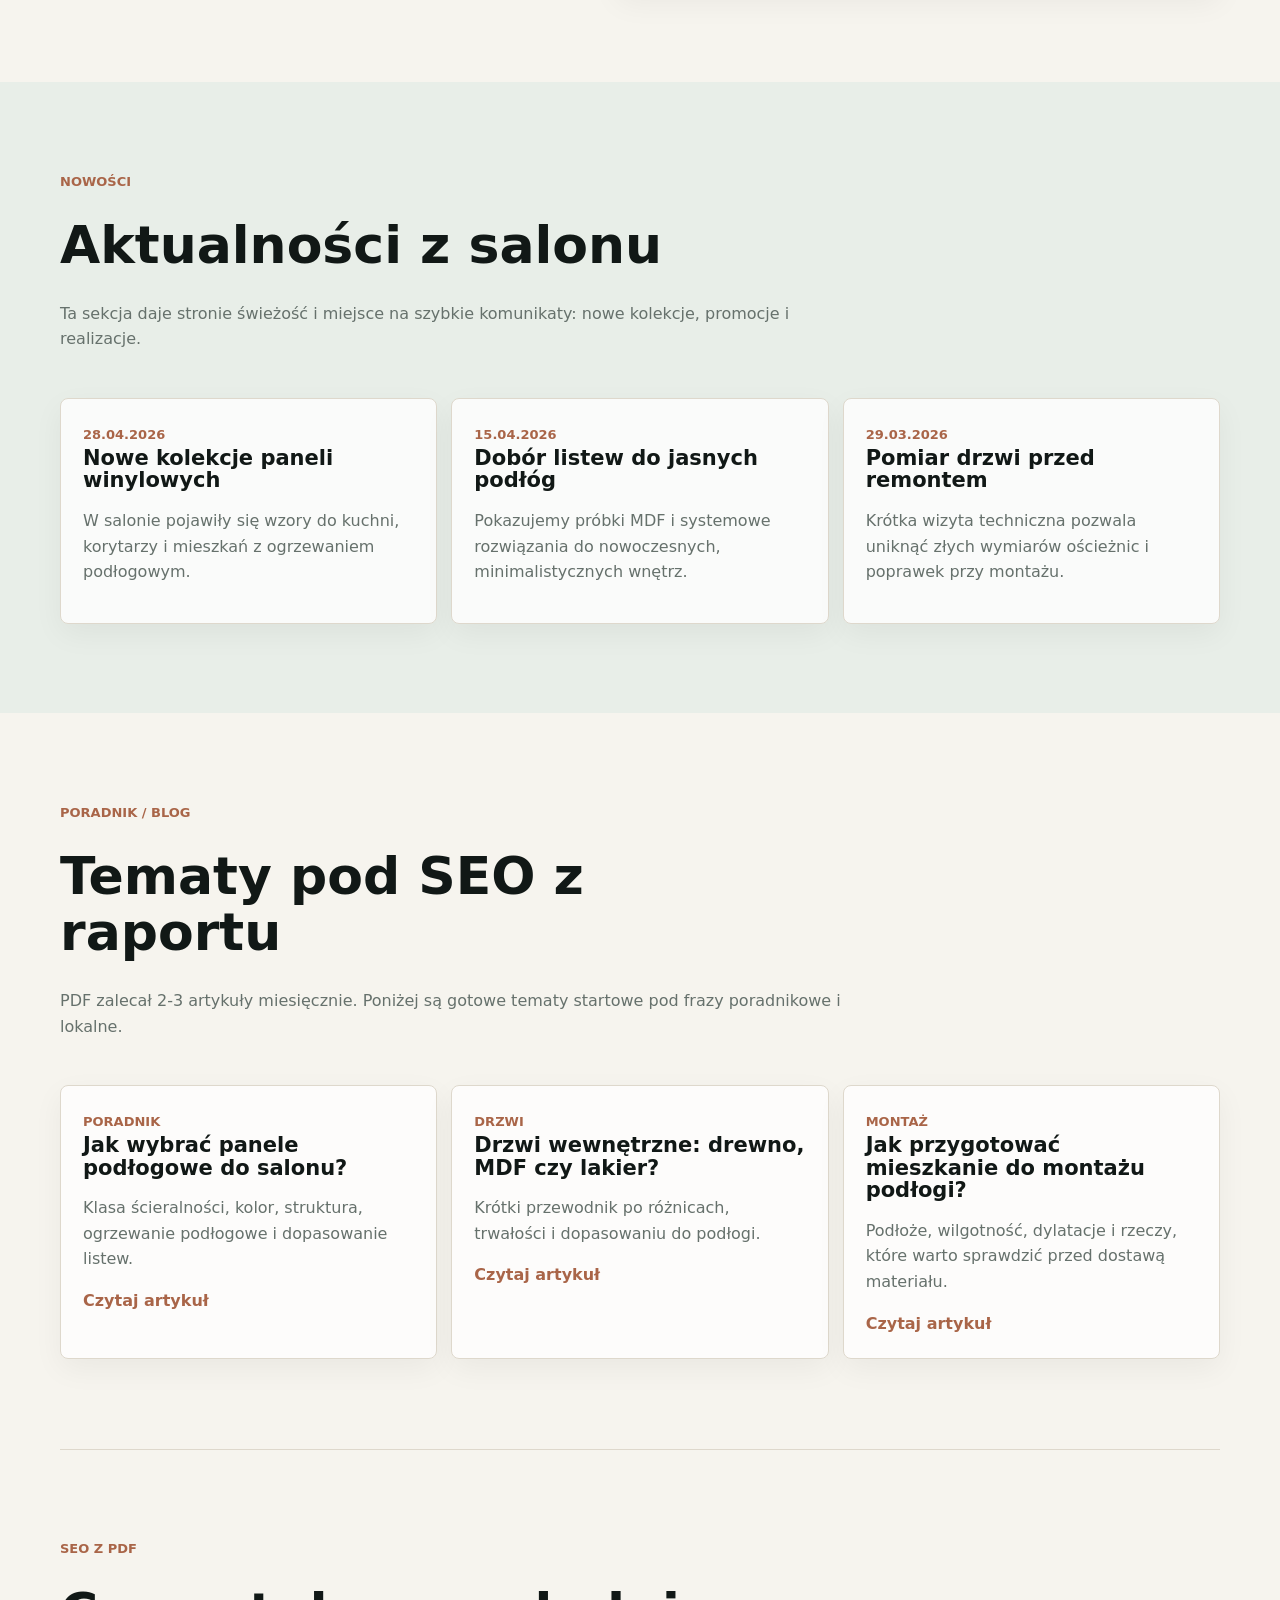
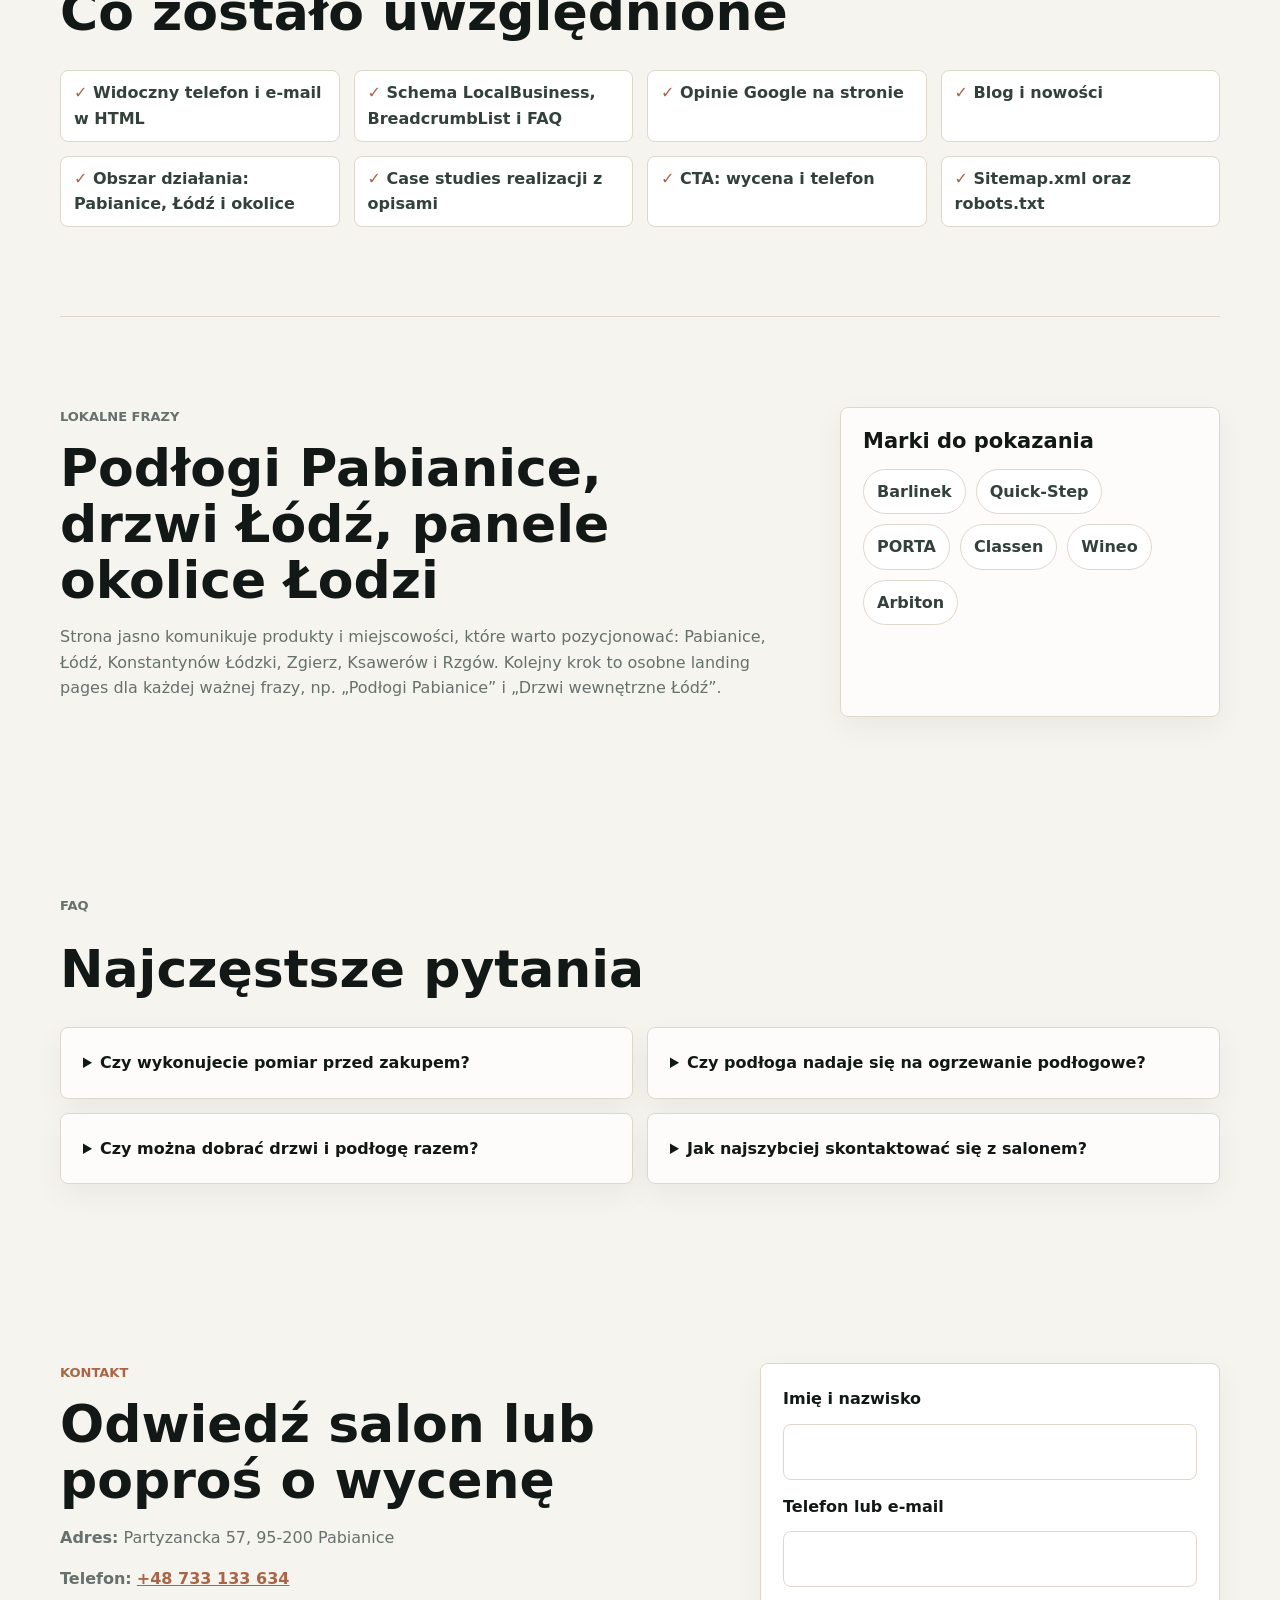
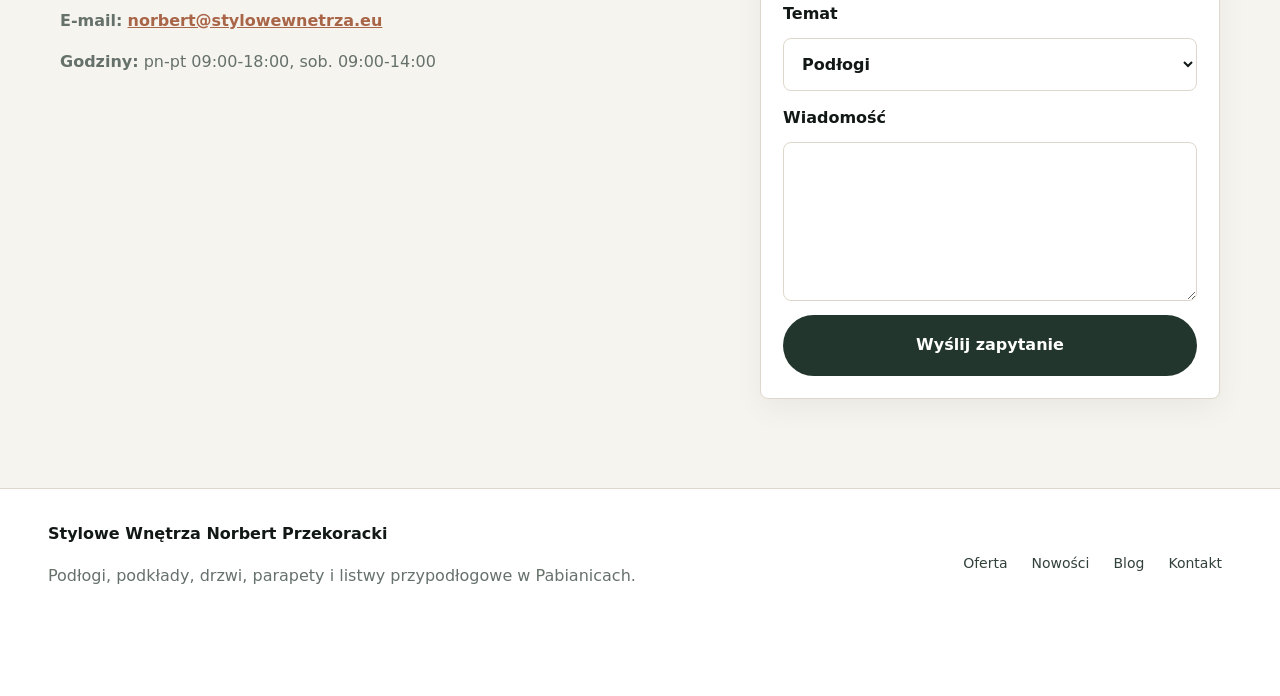
==== commit 52ecde4c: "Replace product numbers with image cards" ====
--- a/index.html
+++ b/index.html
@@ -191,31 +191,31 @@
         </div>
         <div class="cards product-grid">
           <article class="card">
-            <span class="card-icon">01</span>
+            <div class="card-visual visual-floor" role="img" aria-label="Próbki podłóg drewnianych i paneli"></div>
             <h3>Podłogi Pabianice</h3>
             <p>Panele laminowane, winylowe i podłogi drewniane do kuchni, salonu, sypialni oraz lokali usługowych.</p>
             <a href="oferta/podlogi.html">Czytaj o podłogach</a>
           </article>
           <article class="card">
-            <span class="card-icon">02</span>
+            <div class="card-visual visual-underlay" role="img" aria-label="Warstwy podłogi i podkład pod panele"></div>
             <h3>Podkłady</h3>
             <p>Podkłady pod ogrzewanie podłogowe, wyciszenie i stabilność. Dobór zgodny z typem paneli i podłoża.</p>
             <a href="oferta/podklady.html">Czytaj o podkładach</a>
           </article>
           <article class="card">
-            <span class="card-icon">03</span>
+            <div class="card-visual visual-door" role="img" aria-label="Drzwi wewnętrzne w ekspozycji salonu"></div>
             <h3>Drzwi wewnętrzne</h3>
             <p>Drzwi do mieszkań, domów i biur. Pomiar otworów, dopasowanie koloru, ościeżnic i akcesoriów.</p>
             <a href="oferta/drzwi.html">Czytaj o drzwiach</a>
           </article>
           <article class="card">
-            <span class="card-icon">04</span>
+            <div class="card-visual visual-sill" role="img" aria-label="Parapet wewnętrzny dopasowany do podłogi"></div>
             <h3>Parapety</h3>
             <p>Parapety wewnętrzne dobrane do okien, ścian, podłóg i stylu wnętrza.</p>
             <a href="oferta/parapety.html">Czytaj o parapetach</a>
           </article>
           <article class="card">
-            <span class="card-icon">05</span>
+            <div class="card-visual visual-skirting" role="img" aria-label="Listwy przypodłogowe przy ekspozycji podłóg"></div>
             <h3>Listwy przypodłogowe</h3>
             <p>Listwy MDF, drewniane i systemowe. Estetyczne zamknięcie podłogi bez przypadkowych detali.</p>
             <a href="oferta/listwy.html">Czytaj o listwach</a>
--- a/styles.css
+++ b/styles.css
@@ -372,18 +372,37 @@
   min-height: 260px;
   display: flex;
   flex-direction: column;
-}
-
-.card-icon {
-  display: inline-grid;
-  width: 42px;
-  height: 42px;
-  margin-bottom: 24px;
-  place-items: center;
-  border-radius: 50%;
-  background: #efe4dc;
-  color: var(--clay);
-  font-weight: 900;
+  overflow: hidden;
+}
+
+.card-visual {
+  min-height: 132px;
+  margin: -22px -22px 22px;
+  border-bottom: 1px solid var(--line);
+  background:
+    linear-gradient(180deg, rgba(17, 24, 22, 0.05), rgba(17, 24, 22, 0.18)),
+    url("assets/showroom-hero.webp") center / cover no-repeat;
+  background-size: auto, 250% auto;
+}
+
+.visual-floor {
+  background-position: center, 86% 78%;
+}
+
+.visual-underlay {
+  background-position: center, 52% 92%;
+}
+
+.visual-door {
+  background-position: center, 54% 36%;
+}
+
+.visual-sill {
+  background-position: center, 98% 82%;
+}
+
+.visual-skirting {
+  background-position: center, 94% 96%;
 }
 
 .card a,
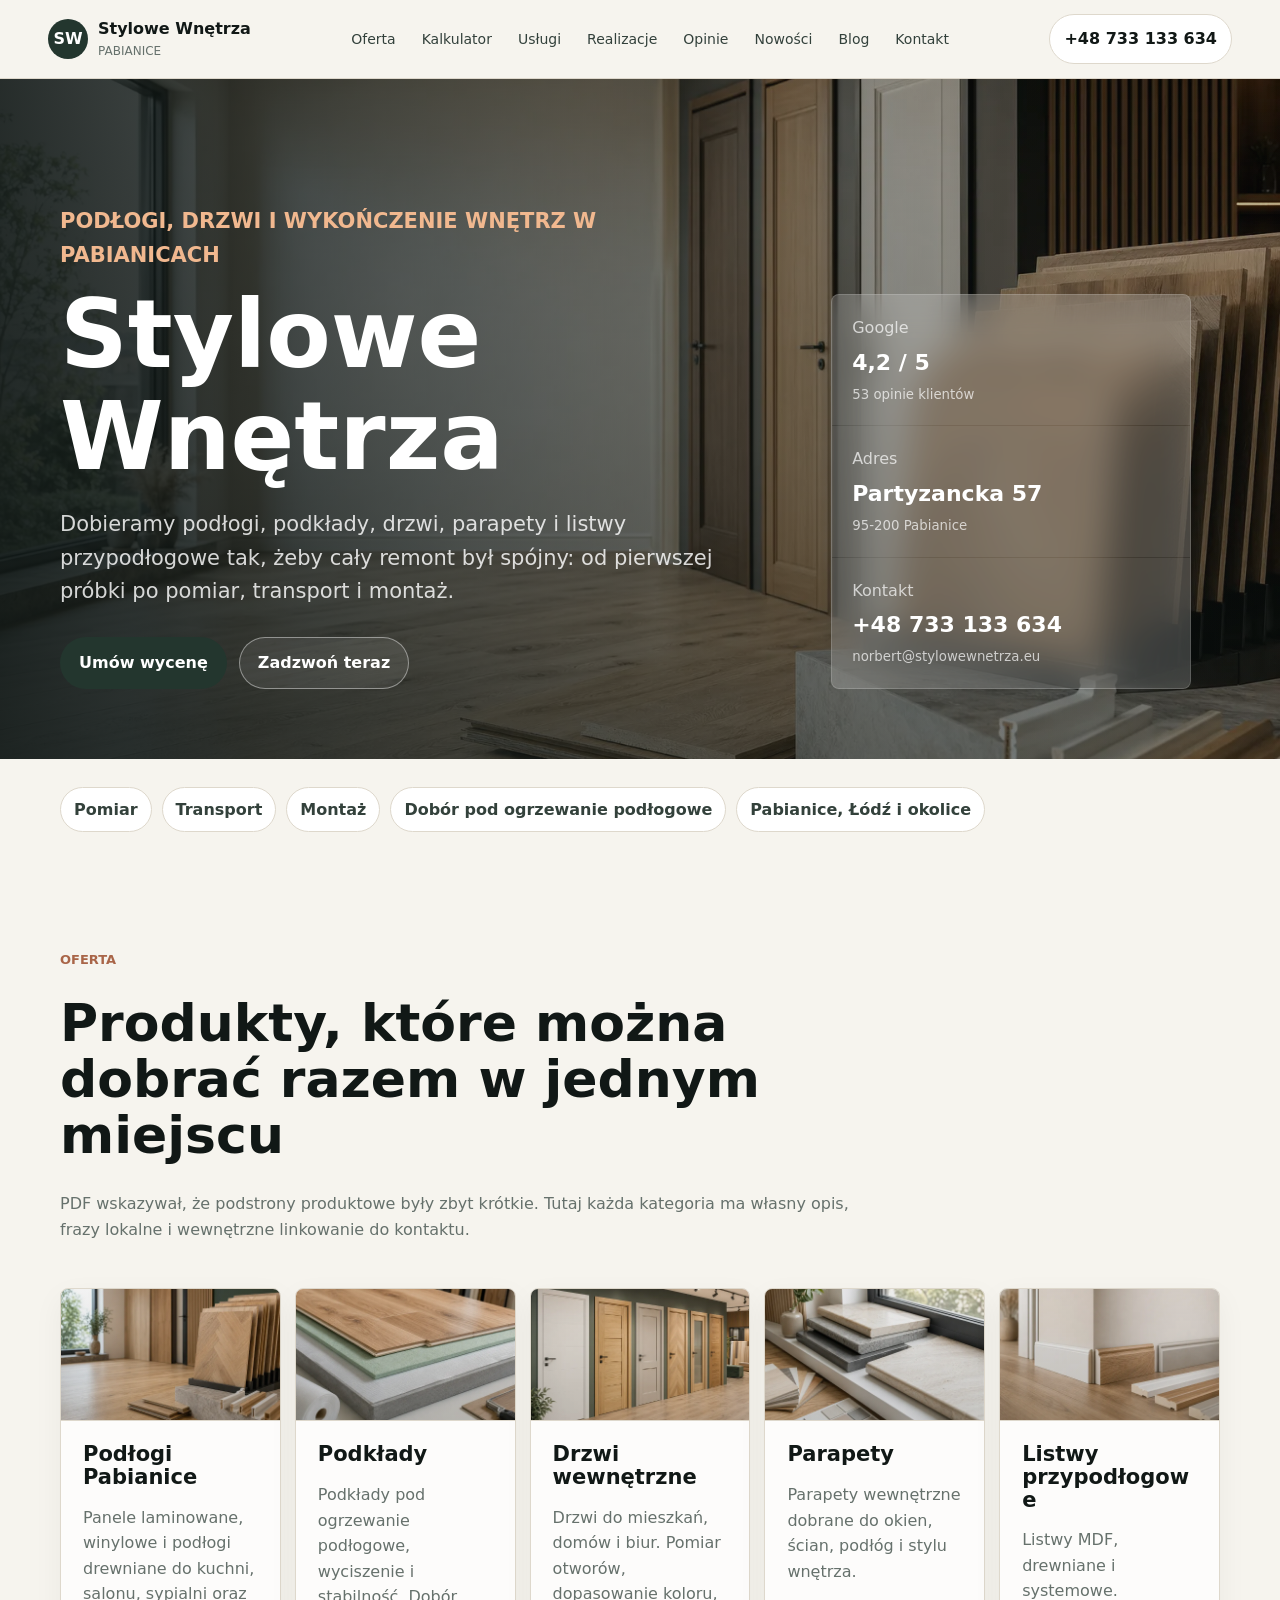
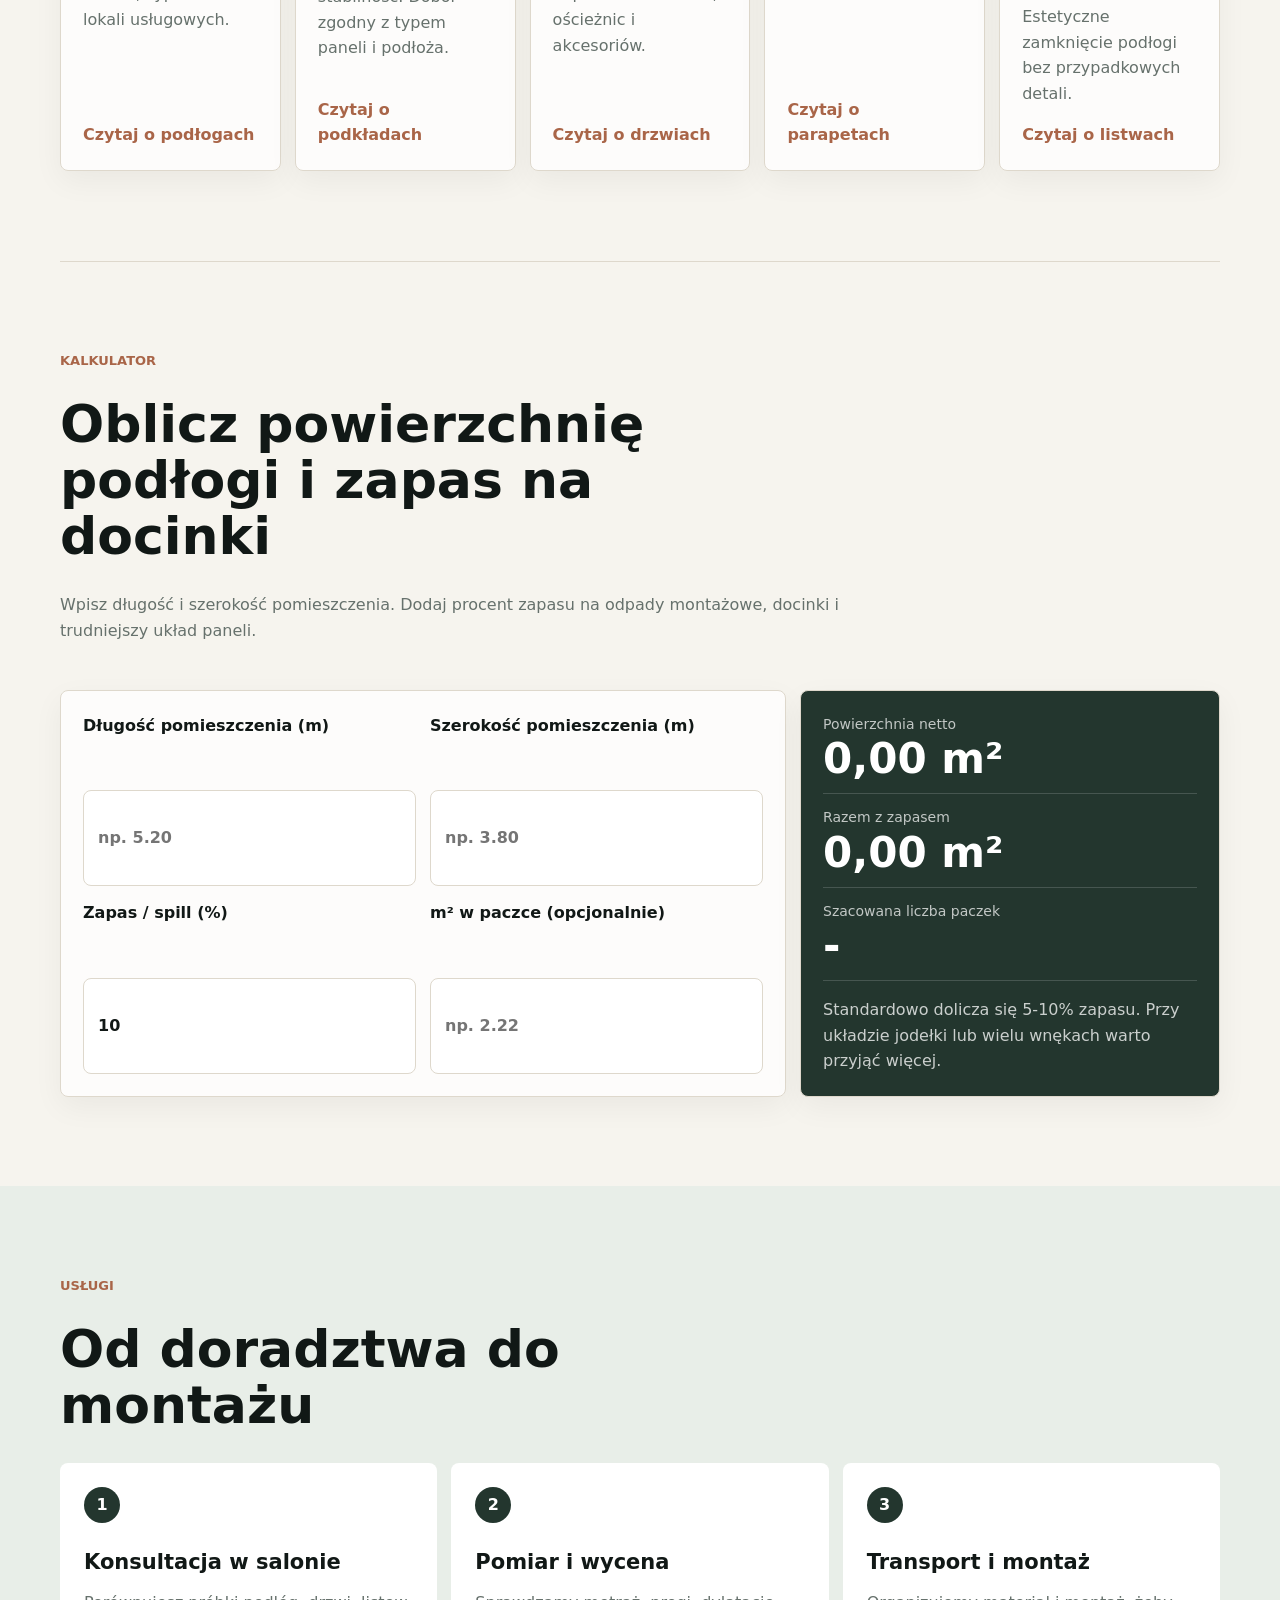
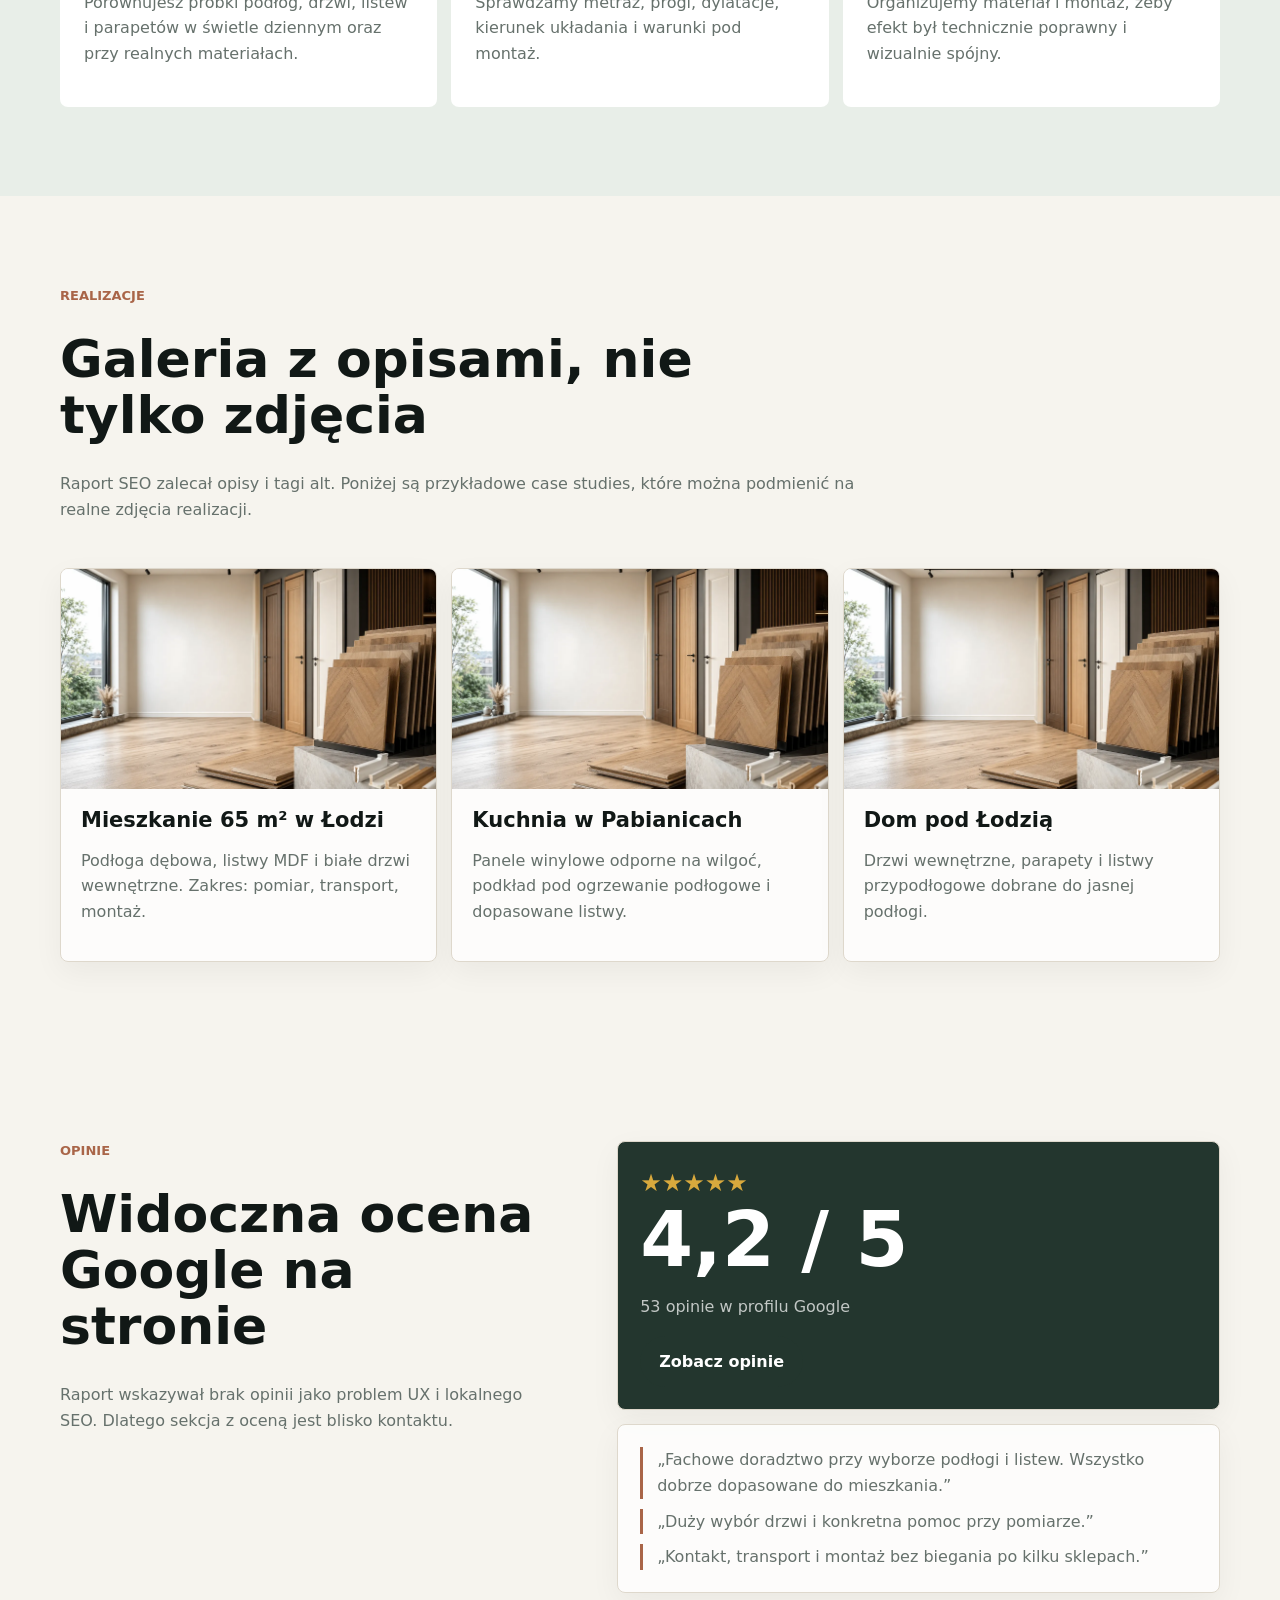
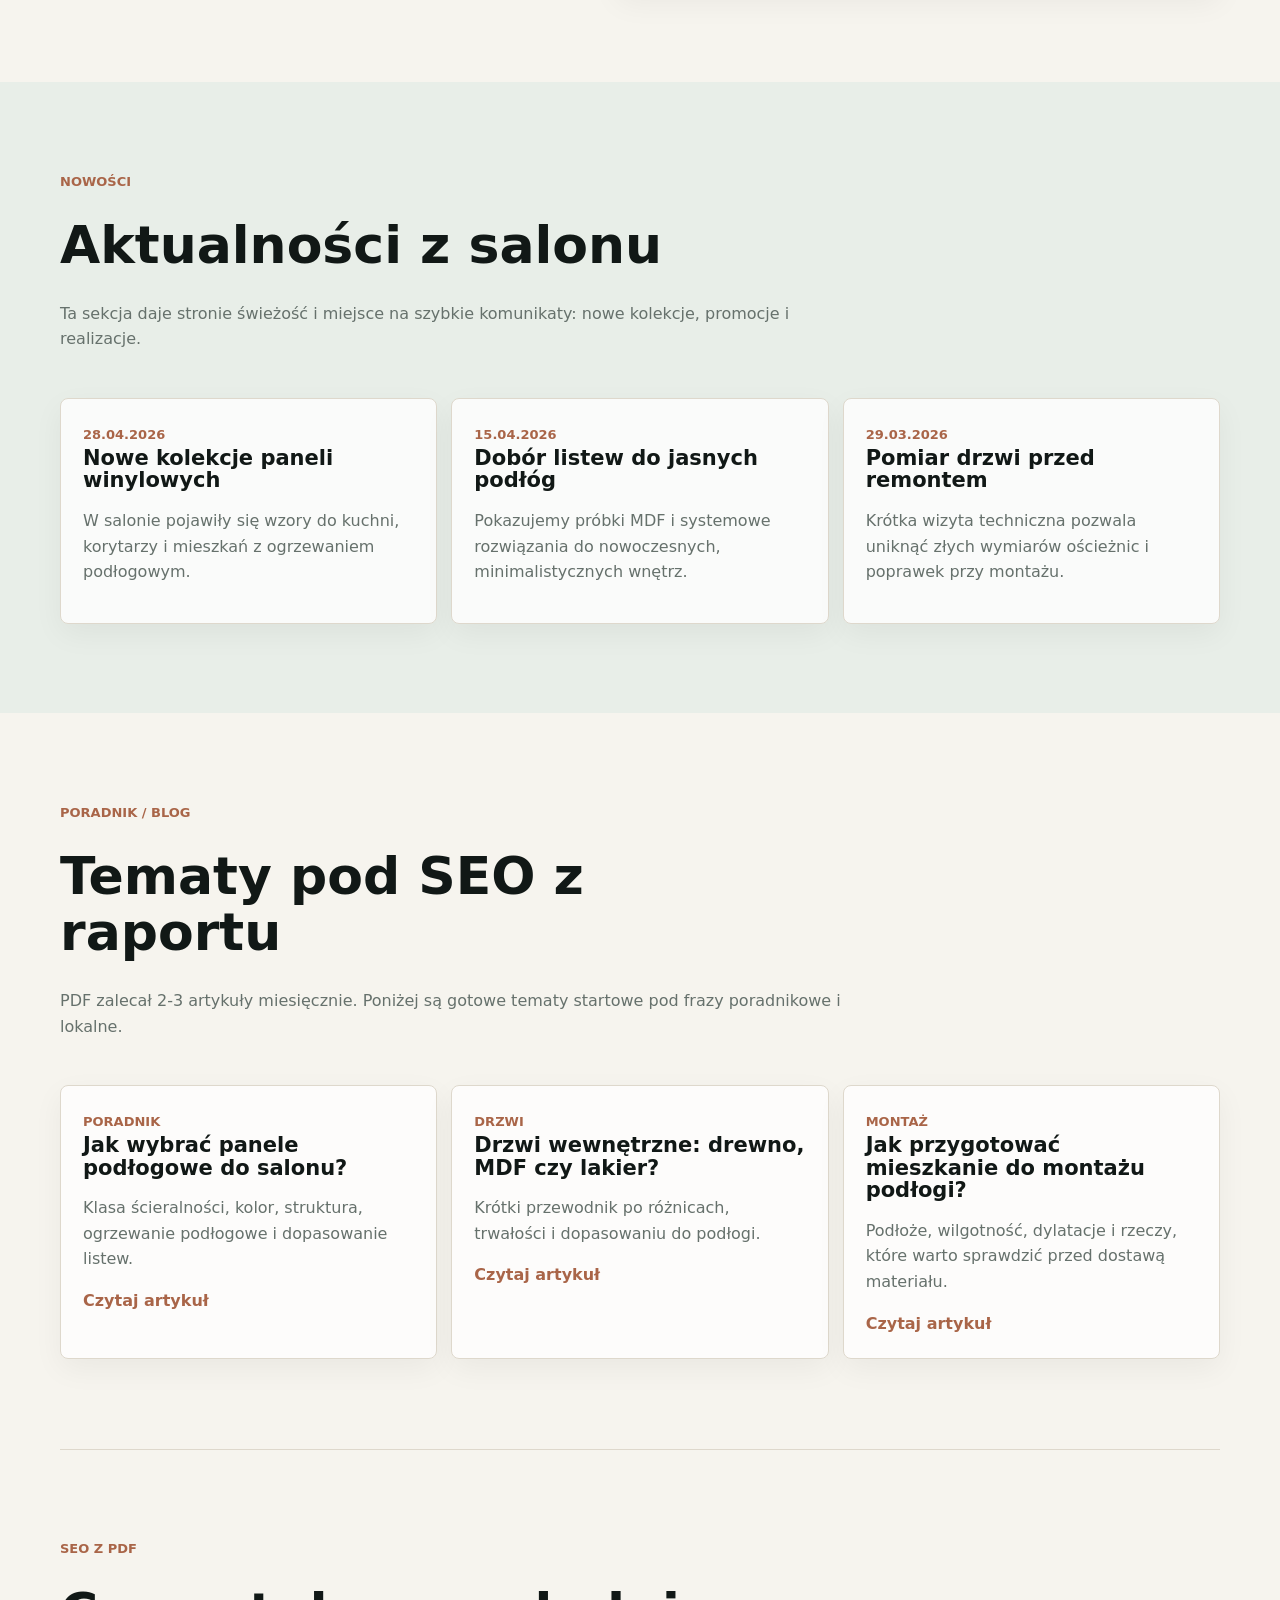
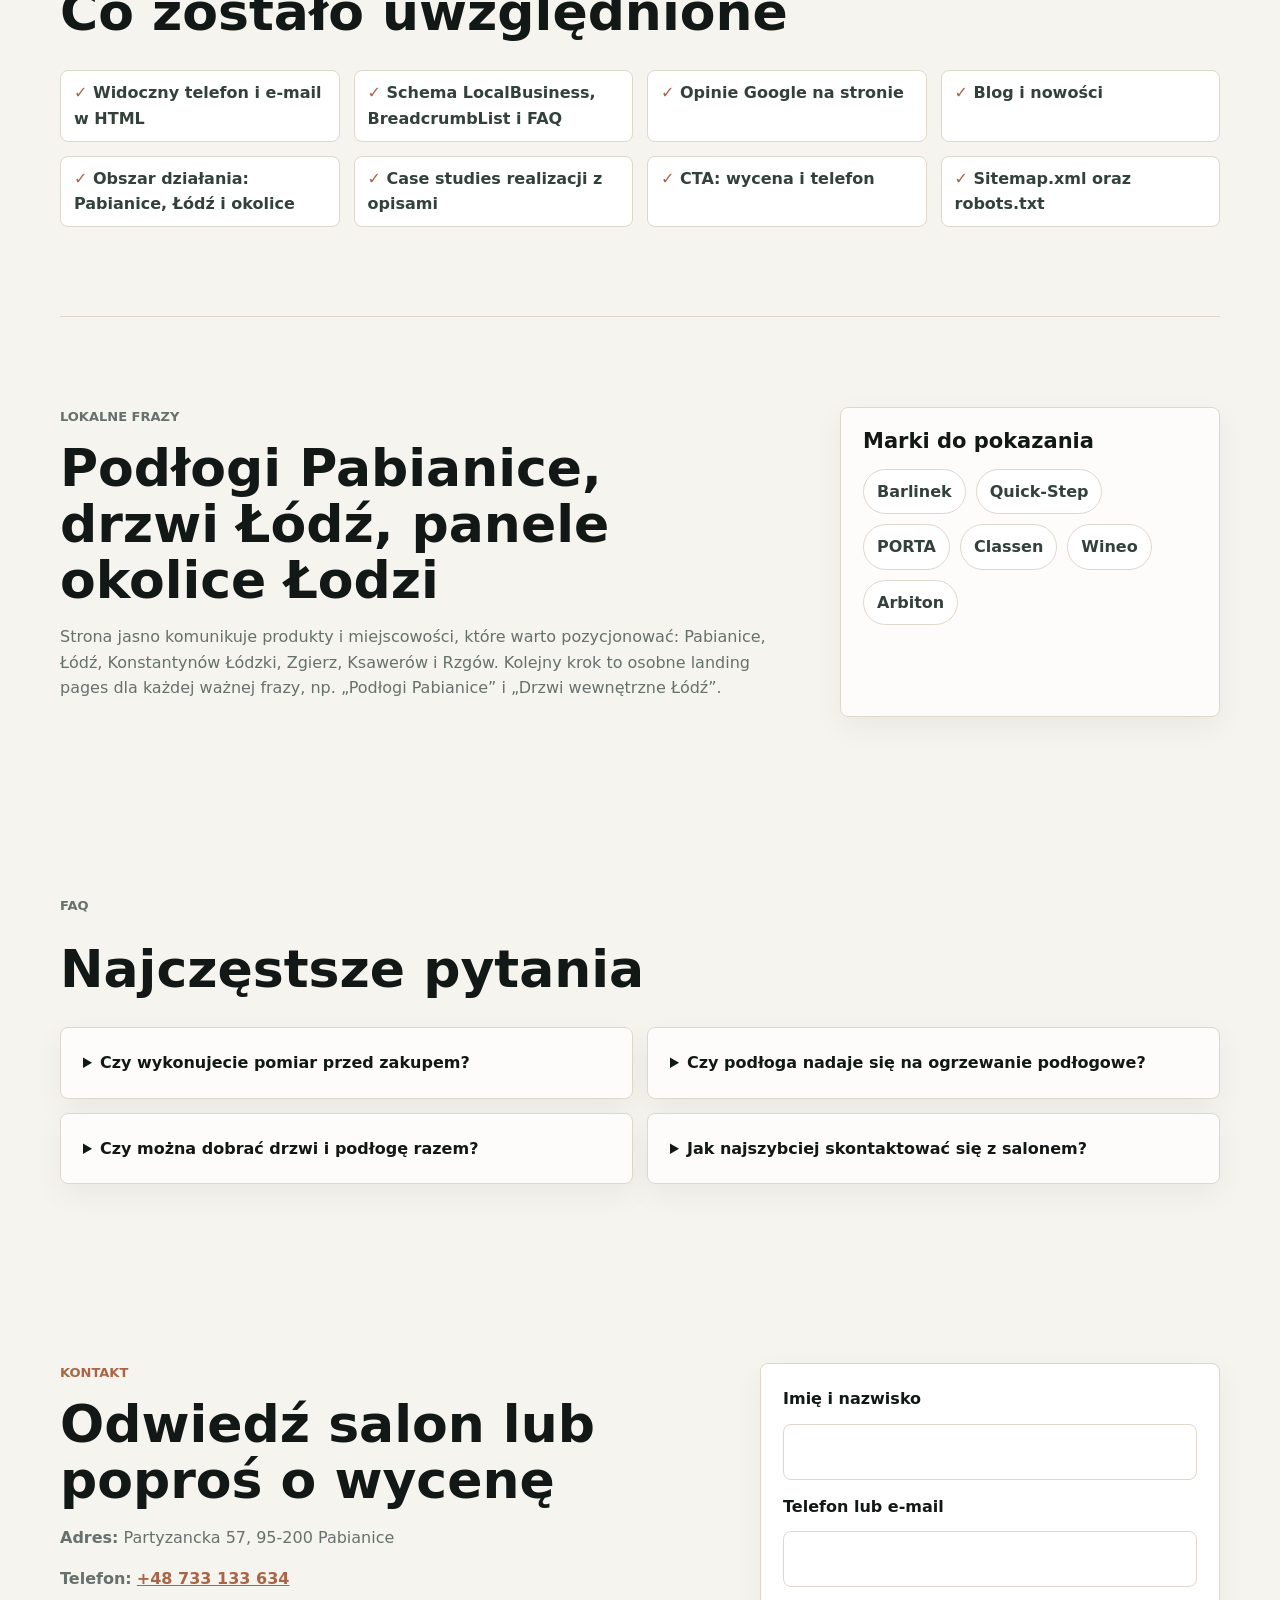
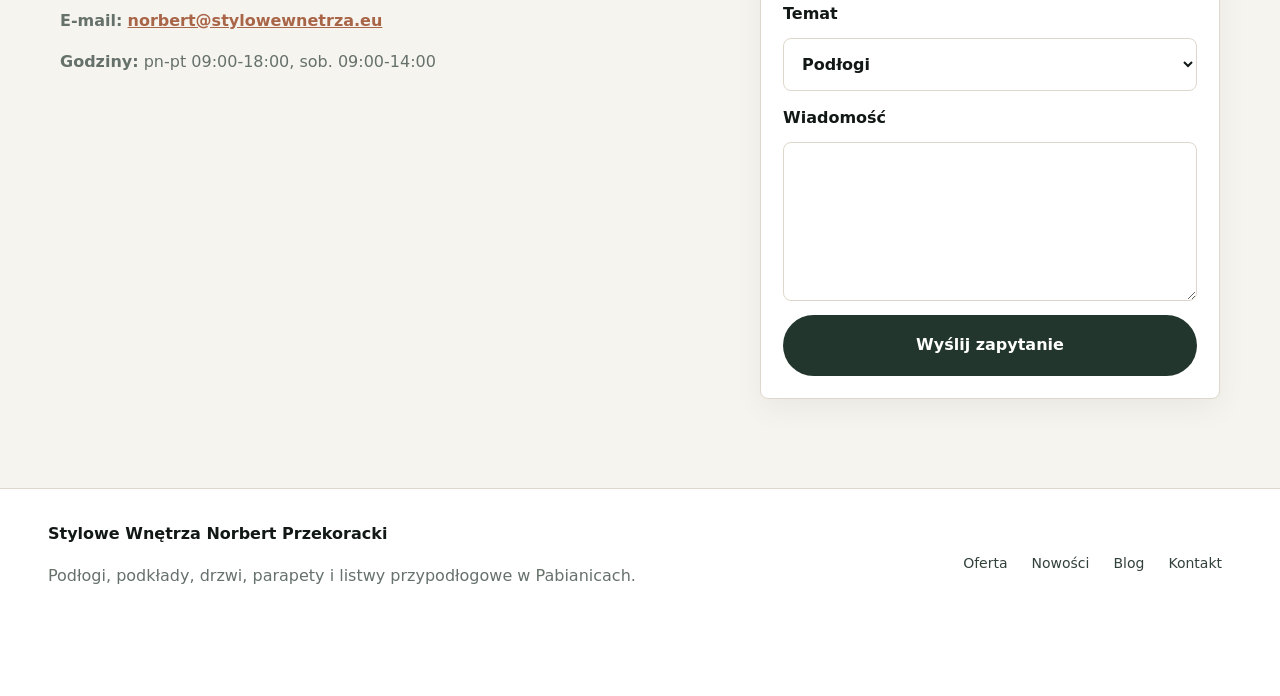
==== commit f3c5966a: "Fix calculator cache and input updates" ====
--- a/index.html
+++ b/index.html
@@ -19,7 +19,7 @@
     <meta property="og:url" content="https://stylowewnetrza.eu/" />
     <meta property="og:image" content="https://stylowewnetrza.eu/assets/showroom-hero.png" />
     <link rel="preload" href="assets/showroom-hero.webp" as="image" />
-    <link rel="stylesheet" href="styles.css" />
+    <link rel="stylesheet" href="styles.css?v=20260429-2" />
     <script type="application/ld+json">
       {
         "@context": "https://schema.org",
@@ -236,19 +236,19 @@
           <form class="calculator-form" aria-label="Kalkulator powierzchni podłogi">
             <label>
               Długość pomieszczenia (m)
-              <input id="floor-length" type="number" min="0" step="0.01" inputmode="decimal" placeholder="np. 5.20" />
+              <input id="floor-length" type="number" min="0" step="0.01" inputmode="decimal" placeholder="np. 5.20" oninput="window.calculateFloor?.()" onchange="window.calculateFloor?.()" />
             </label>
             <label>
               Szerokość pomieszczenia (m)
-              <input id="floor-width" type="number" min="0" step="0.01" inputmode="decimal" placeholder="np. 3.80" />
+              <input id="floor-width" type="number" min="0" step="0.01" inputmode="decimal" placeholder="np. 3.80" oninput="window.calculateFloor?.()" onchange="window.calculateFloor?.()" />
             </label>
             <label>
               Zapas / spill (%)
-              <input id="floor-waste" type="number" min="0" max="30" step="1" inputmode="numeric" value="10" />
+              <input id="floor-waste" type="number" min="0" max="30" step="1" inputmode="numeric" value="10" oninput="window.calculateFloor?.()" onchange="window.calculateFloor?.()" />
             </label>
             <label>
               m² w paczce (opcjonalnie)
-              <input id="floor-pack" type="number" min="0" step="0.01" inputmode="decimal" placeholder="np. 2.22" />
+              <input id="floor-pack" type="number" min="0" step="0.01" inputmode="decimal" placeholder="np. 2.22" oninput="window.calculateFloor?.()" onchange="window.calculateFloor?.()" />
             </label>
           </form>
           <div class="calculator-results" aria-live="polite">
@@ -527,6 +527,6 @@
     </footer>
 
     <a class="mobile-call" href="tel:+48733133634">Zadzwoń: +48 733 133 634</a>
-    <script src="script.js"></script>
+    <script src="script.js?v=20260429-2"></script>
   </body>
 </html>
--- a/styles.css
+++ b/styles.css
@@ -379,30 +379,39 @@
   min-height: 132px;
   margin: -22px -22px 22px;
   border-bottom: 1px solid var(--line);
-  background:
+  background-position: center;
+  background-size: cover;
+  background-repeat: no-repeat;
+}
+
+.visual-floor {
+  background-image:
     linear-gradient(180deg, rgba(17, 24, 22, 0.05), rgba(17, 24, 22, 0.18)),
-    url("assets/showroom-hero.webp") center / cover no-repeat;
-  background-size: auto, 250% auto;
-}
-
-.visual-floor {
-  background-position: center, 86% 78%;
+    url("assets/product-floors.webp");
 }
 
 .visual-underlay {
-  background-position: center, 52% 92%;
+  background-image:
+    linear-gradient(180deg, rgba(17, 24, 22, 0.05), rgba(17, 24, 22, 0.18)),
+    url("assets/product-underlays.webp");
 }
 
 .visual-door {
-  background-position: center, 54% 36%;
+  background-image:
+    linear-gradient(180deg, rgba(17, 24, 22, 0.05), rgba(17, 24, 22, 0.18)),
+    url("assets/product-doors.webp");
 }
 
 .visual-sill {
-  background-position: center, 98% 82%;
+  background-image:
+    linear-gradient(180deg, rgba(17, 24, 22, 0.05), rgba(17, 24, 22, 0.18)),
+    url("assets/product-sills.webp");
 }
 
 .visual-skirting {
-  background-position: center, 94% 96%;
+  background-image:
+    linear-gradient(180deg, rgba(17, 24, 22, 0.05), rgba(17, 24, 22, 0.18)),
+    url("assets/product-skirting.webp");
 }
 
 .card a,
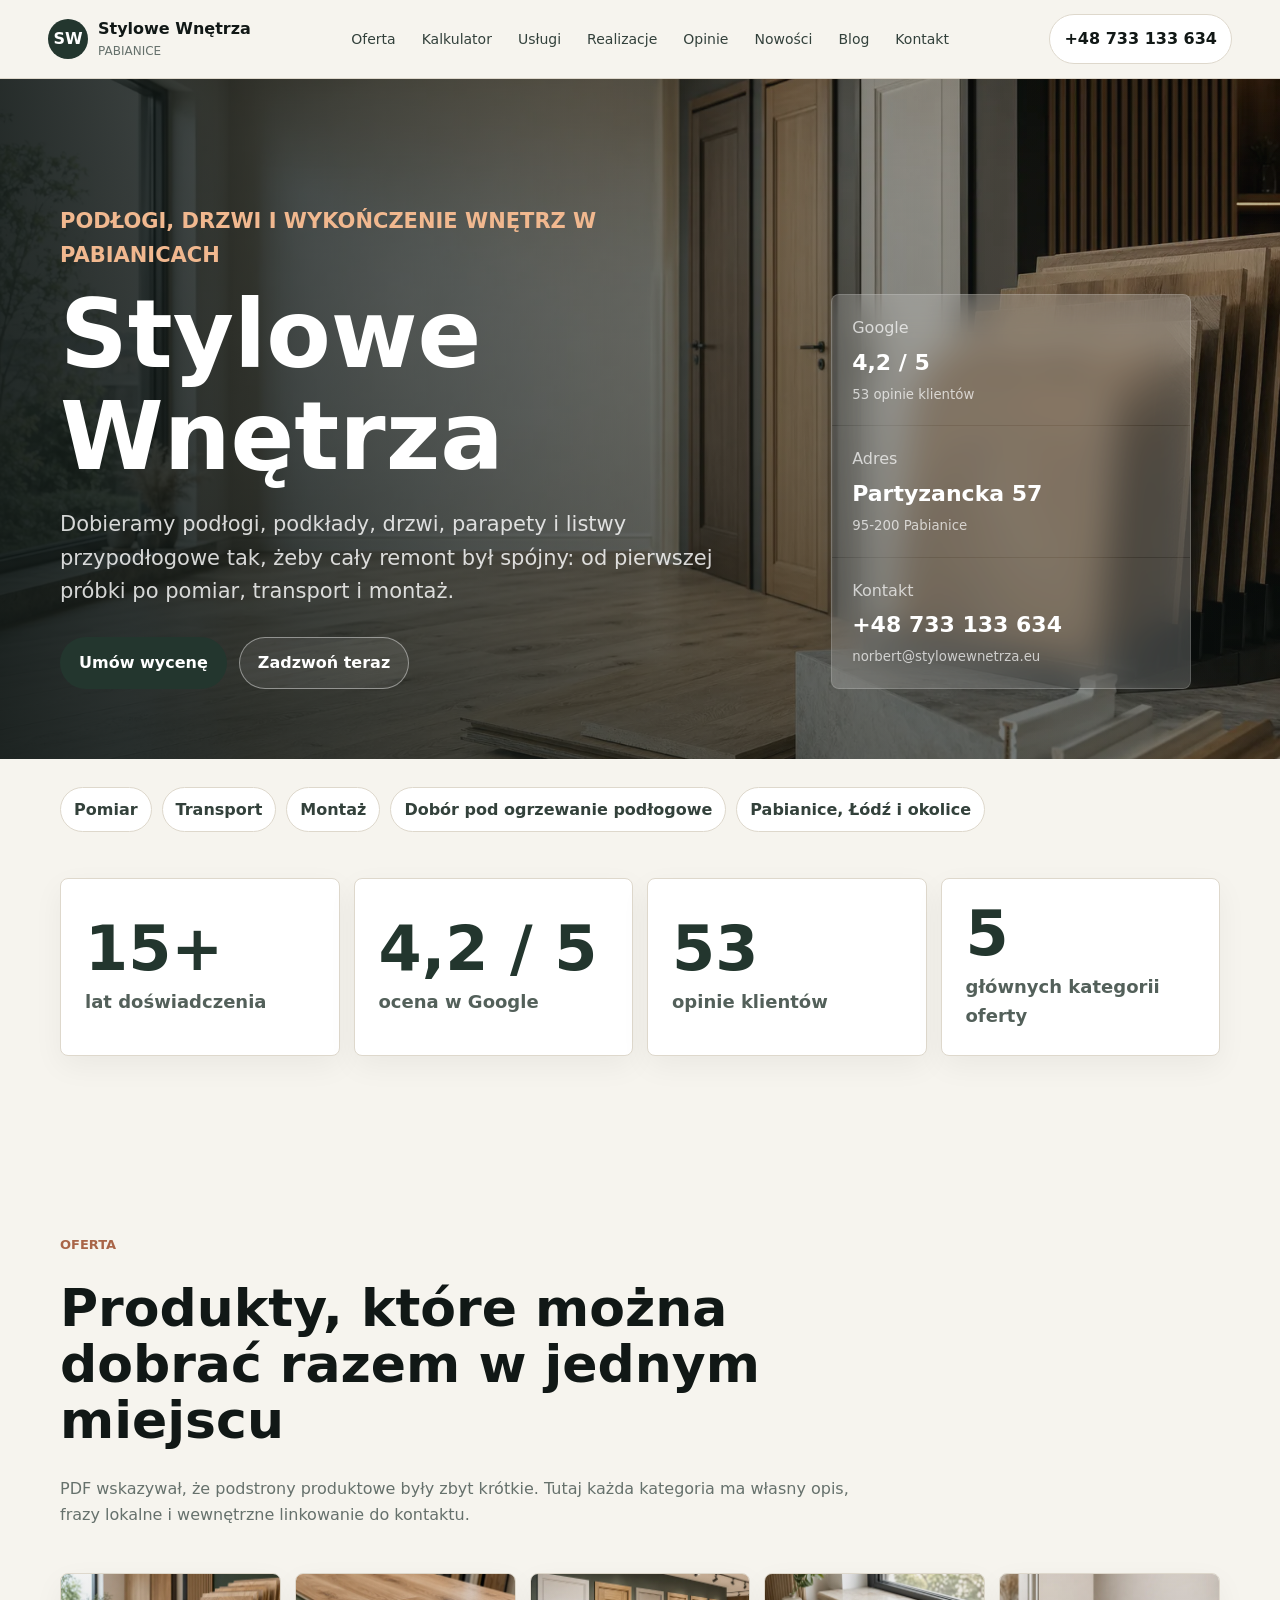
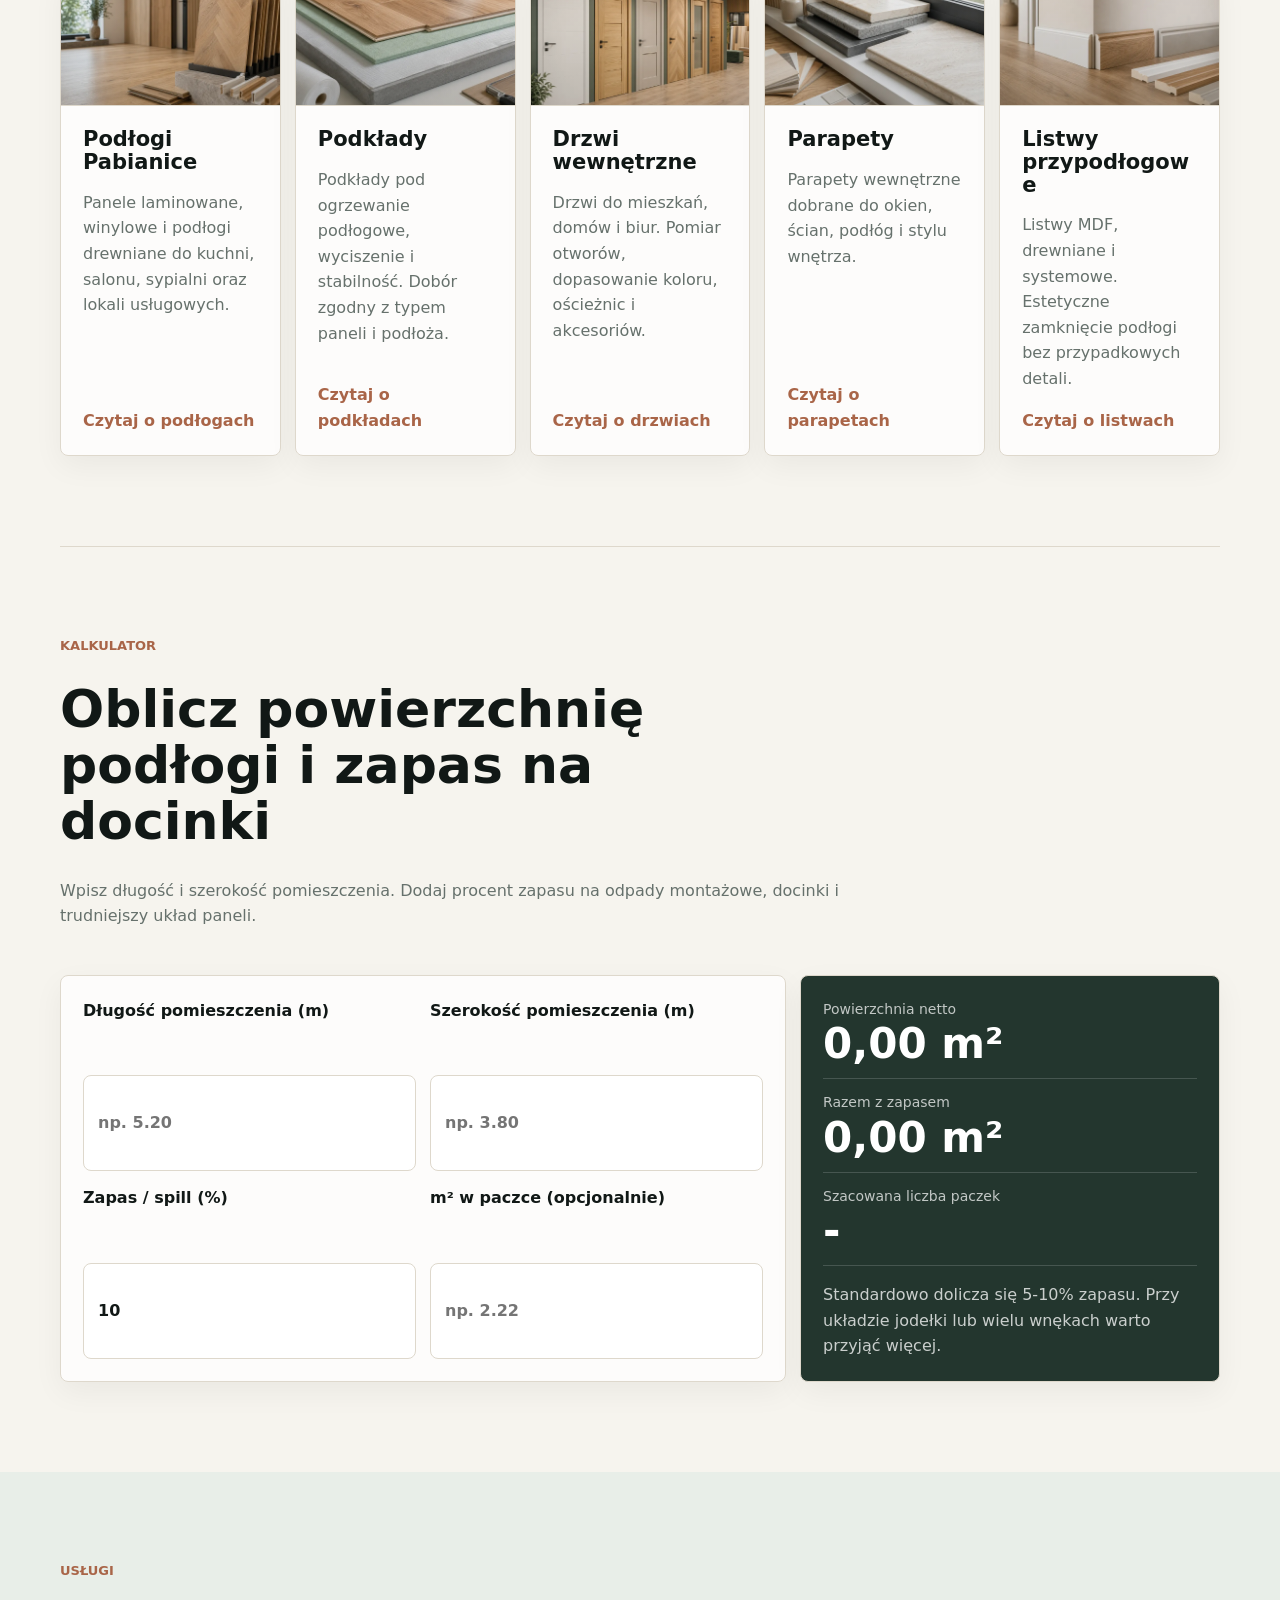
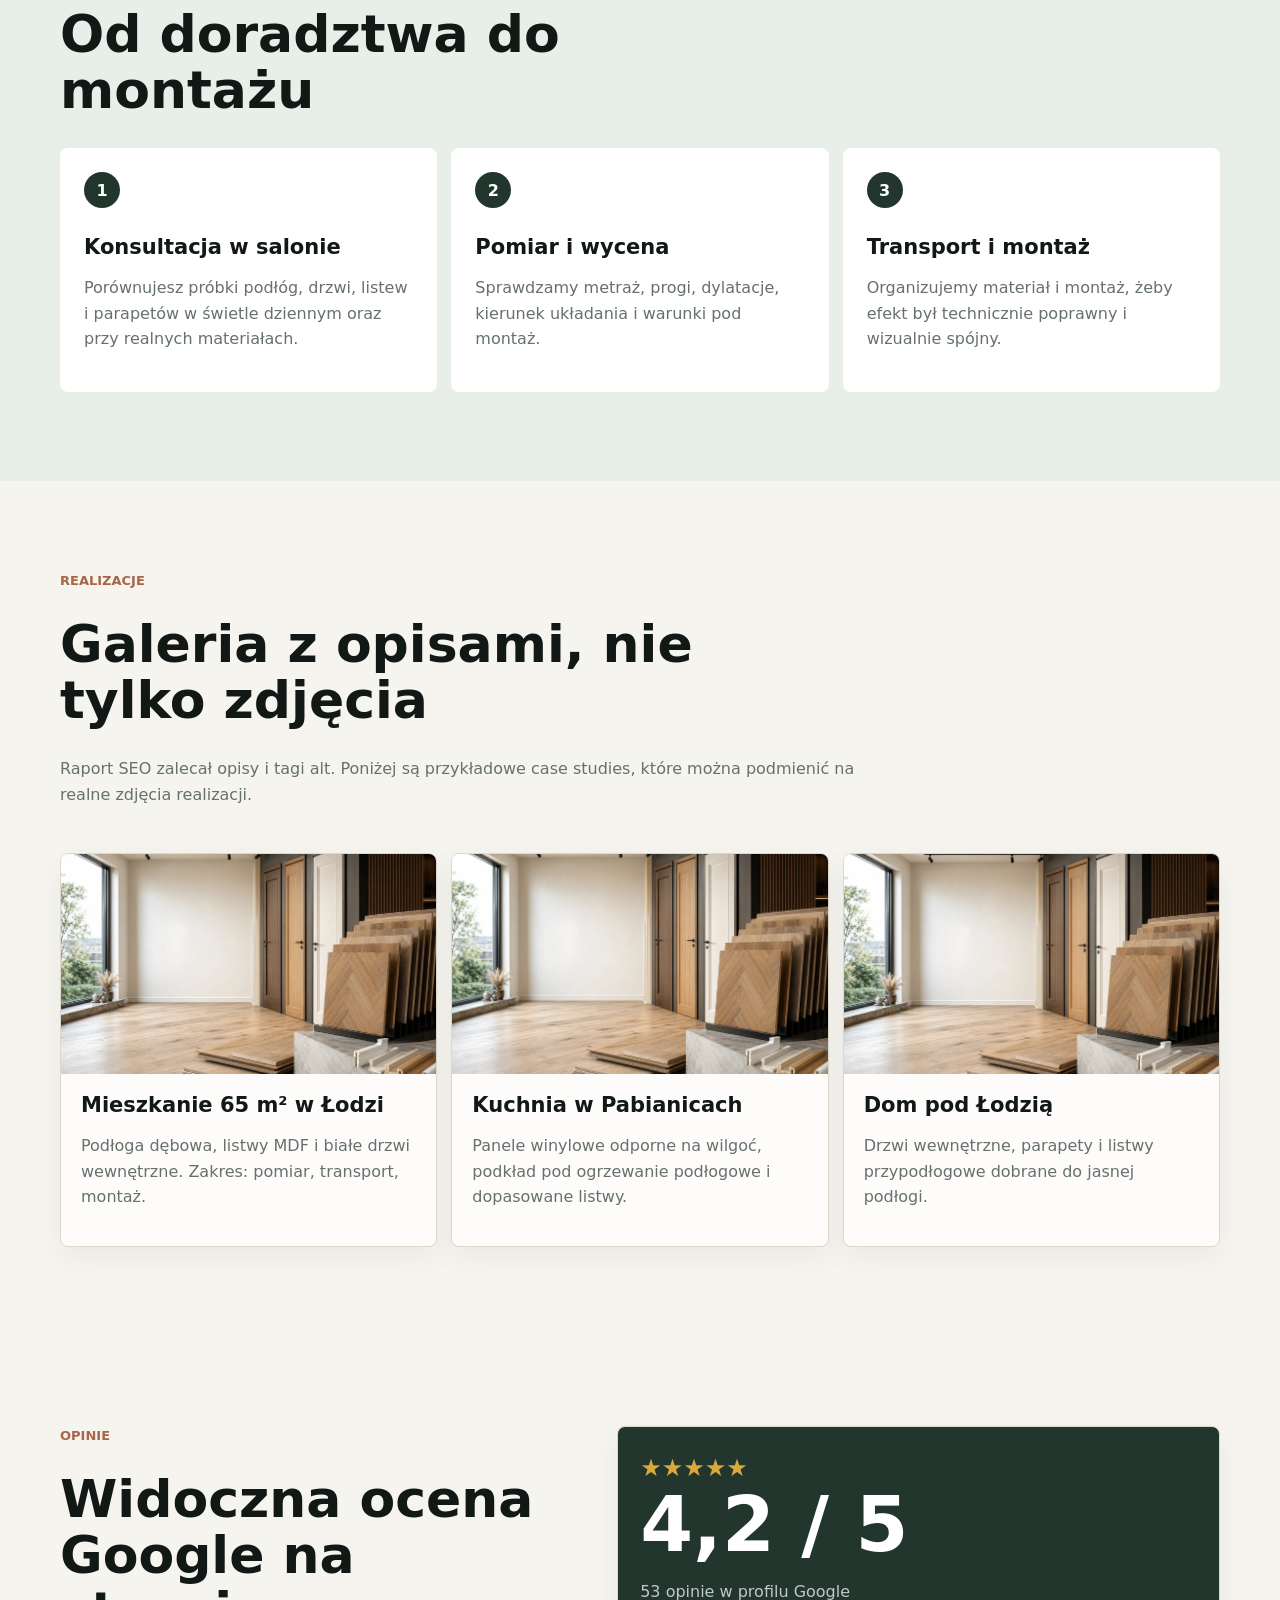
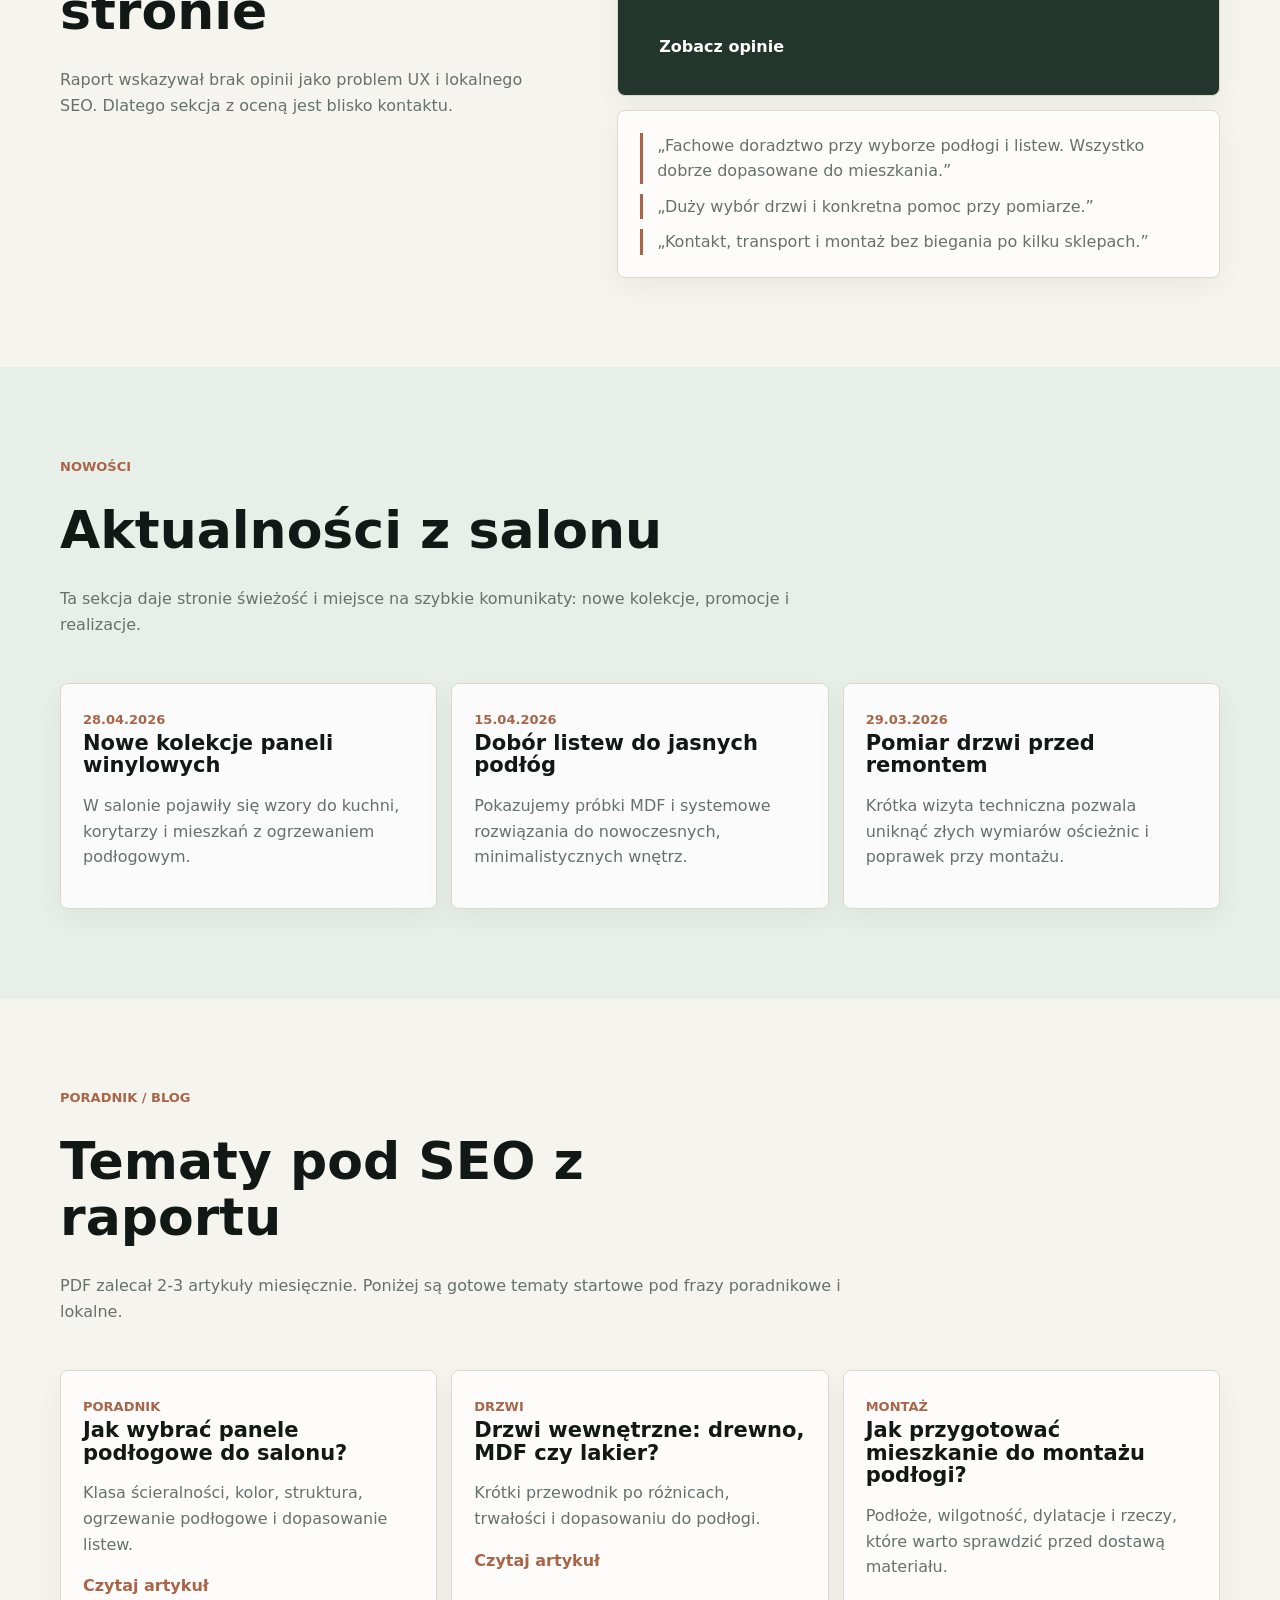
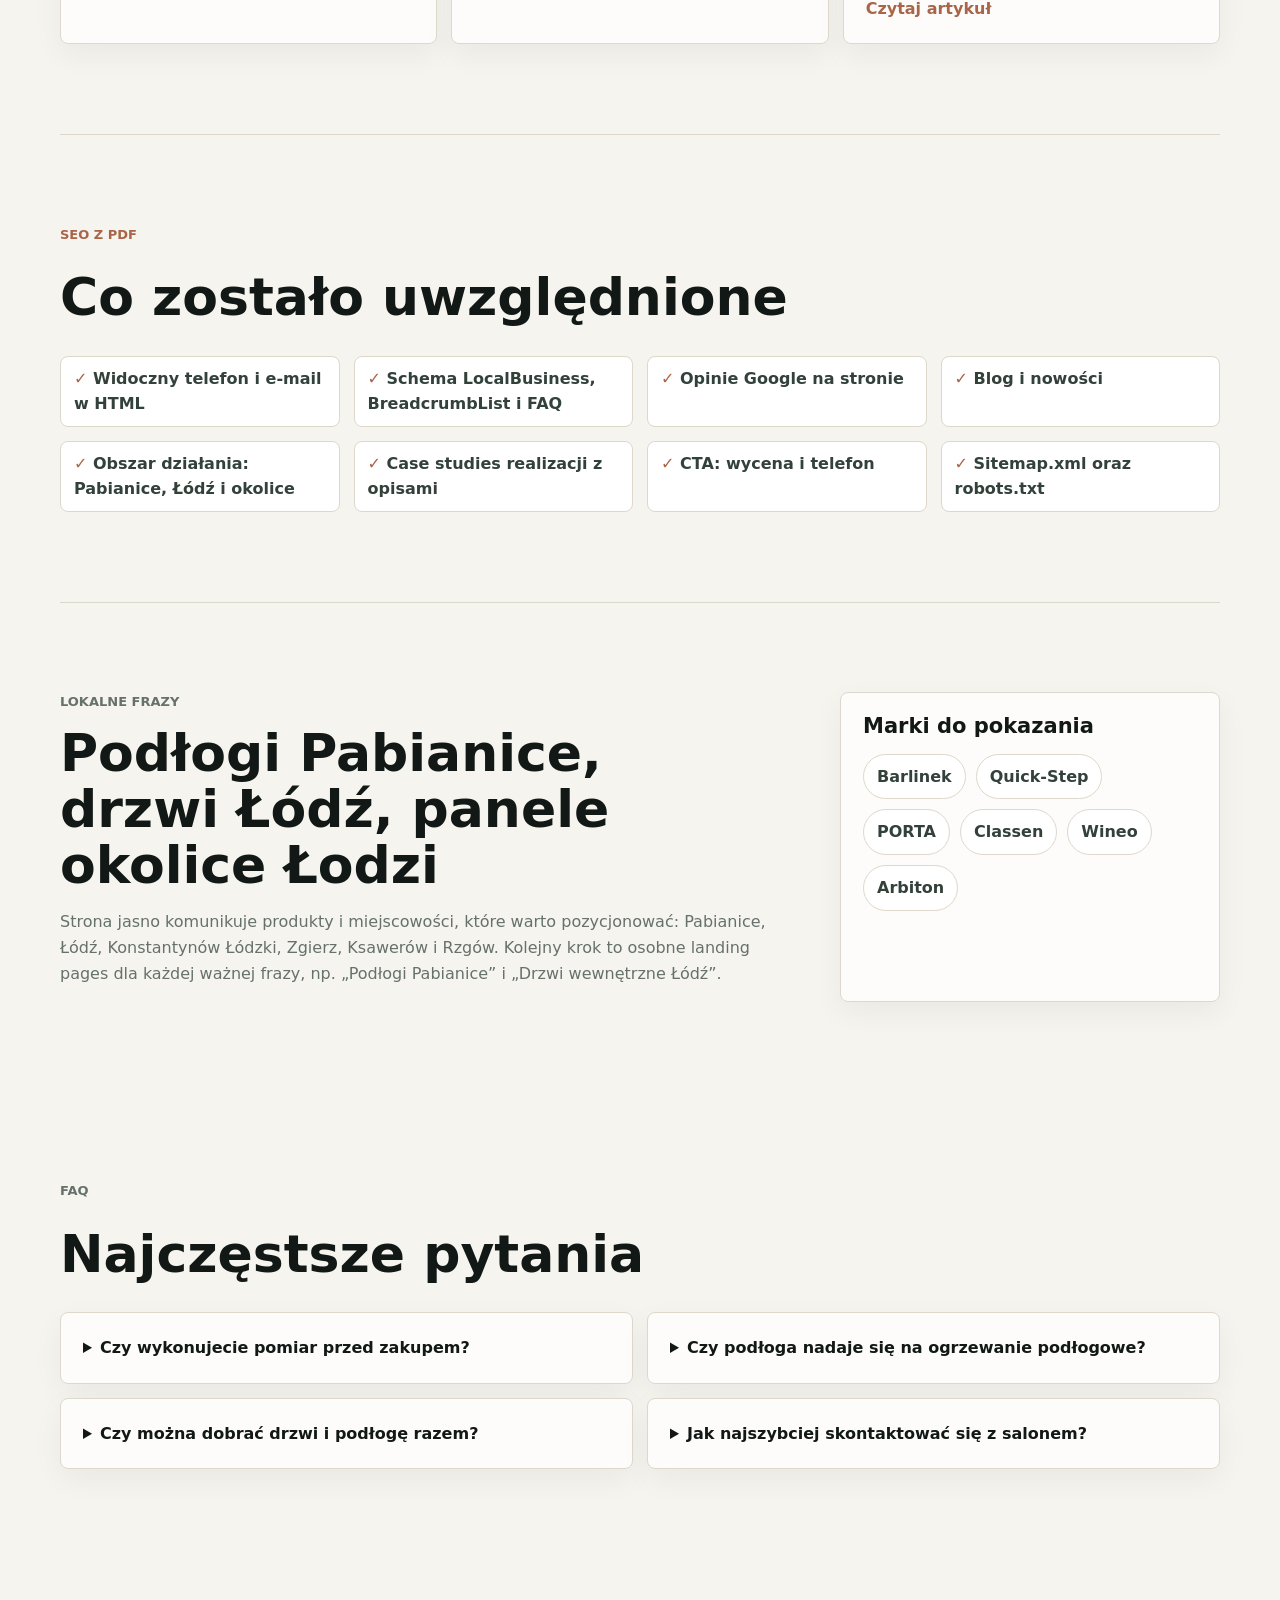
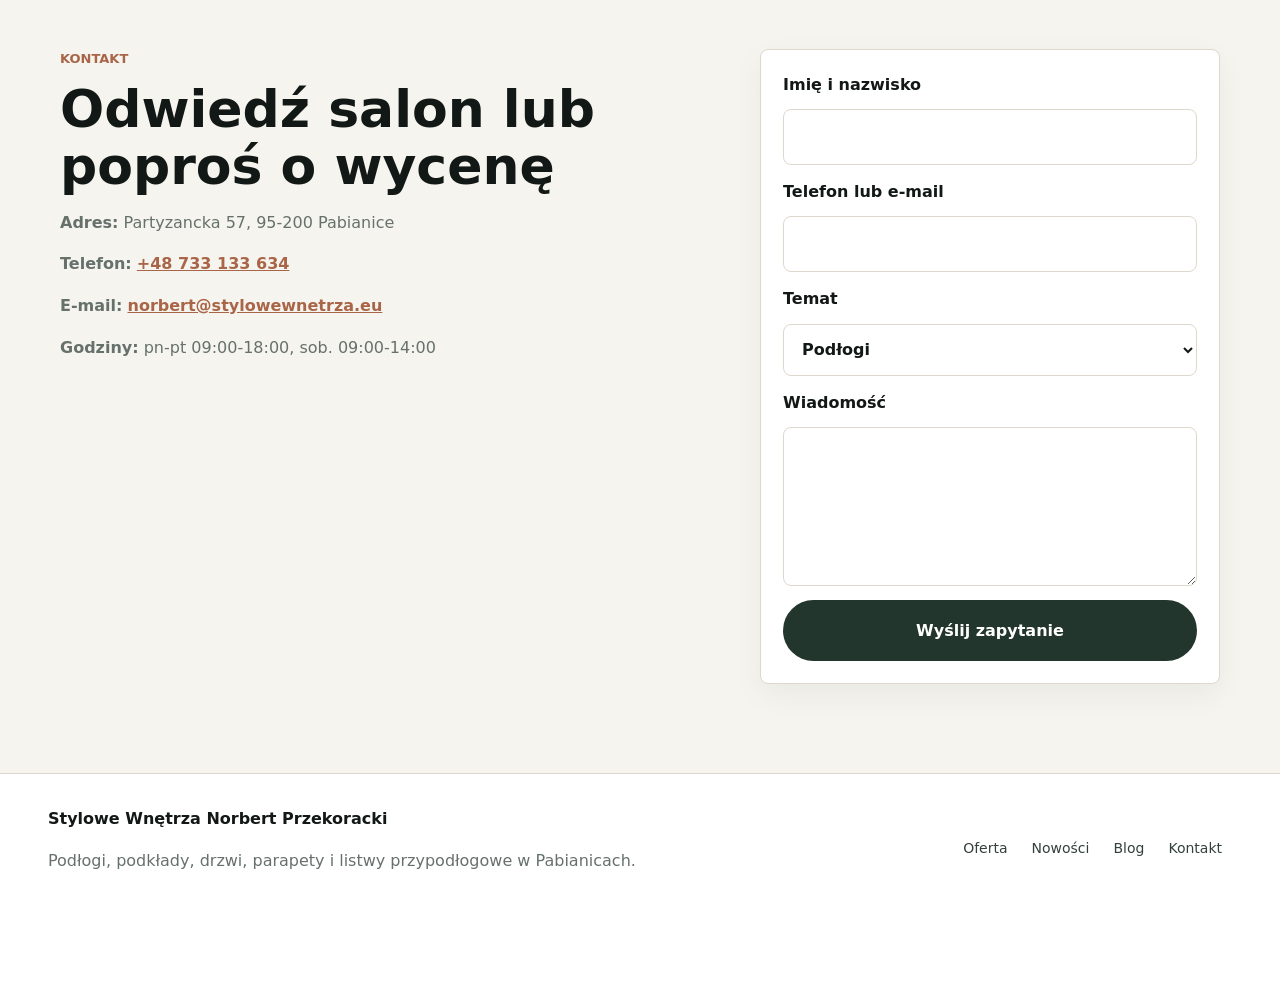
==== commit a056df1f: "Add credible trust stats section" ====
--- a/index.html
+++ b/index.html
@@ -180,6 +180,25 @@
         </div>
       </section>
 
+      <section class="section proof-stats" aria-label="Liczby i zaufanie">
+        <article>
+          <strong>15+</strong>
+          <span>lat doświadczenia</span>
+        </article>
+        <article>
+          <strong>4,2 / 5</strong>
+          <span>ocena w Google</span>
+        </article>
+        <article>
+          <strong>53</strong>
+          <span>opinie klientów</span>
+        </article>
+        <article>
+          <strong>5</strong>
+          <span>głównych kategorii oferty</span>
+        </article>
+      </section>
+
       <section id="oferta" class="section" aria-labelledby="offer-title">
         <div class="section-head">
           <p class="kicker">Oferta</p>
--- a/styles.css
+++ b/styles.css
@@ -307,6 +307,37 @@
   font-weight: 800;
 }
 
+.proof-stats {
+  display: grid;
+  grid-template-columns: repeat(4, minmax(0, 1fr));
+  gap: 14px;
+  padding-top: 18px;
+}
+
+.proof-stats article {
+  display: grid;
+  min-height: 160px;
+  align-content: center;
+  gap: 8px;
+  padding: 24px;
+  border: 1px solid var(--line);
+  border-radius: var(--radius);
+  background: #fff;
+  box-shadow: 0 10px 30px rgba(17, 24, 22, 0.05);
+}
+
+.proof-stats strong {
+  color: var(--green);
+  font-size: clamp(38px, 5vw, 62px);
+  line-height: 1;
+}
+
+.proof-stats span {
+  color: #53605a;
+  font-size: 18px;
+  font-weight: 900;
+}
+
 .section-head {
   display: grid;
   max-width: 800px;
@@ -841,6 +872,7 @@
   }
 
   .product-grid,
+  .proof-stats,
   .check-grid {
     grid-template-columns: repeat(2, minmax(0, 1fr));
   }
@@ -908,6 +940,7 @@
   }
 
   .product-grid,
+  .proof-stats,
   .timeline,
   .projects,
   .news-grid,
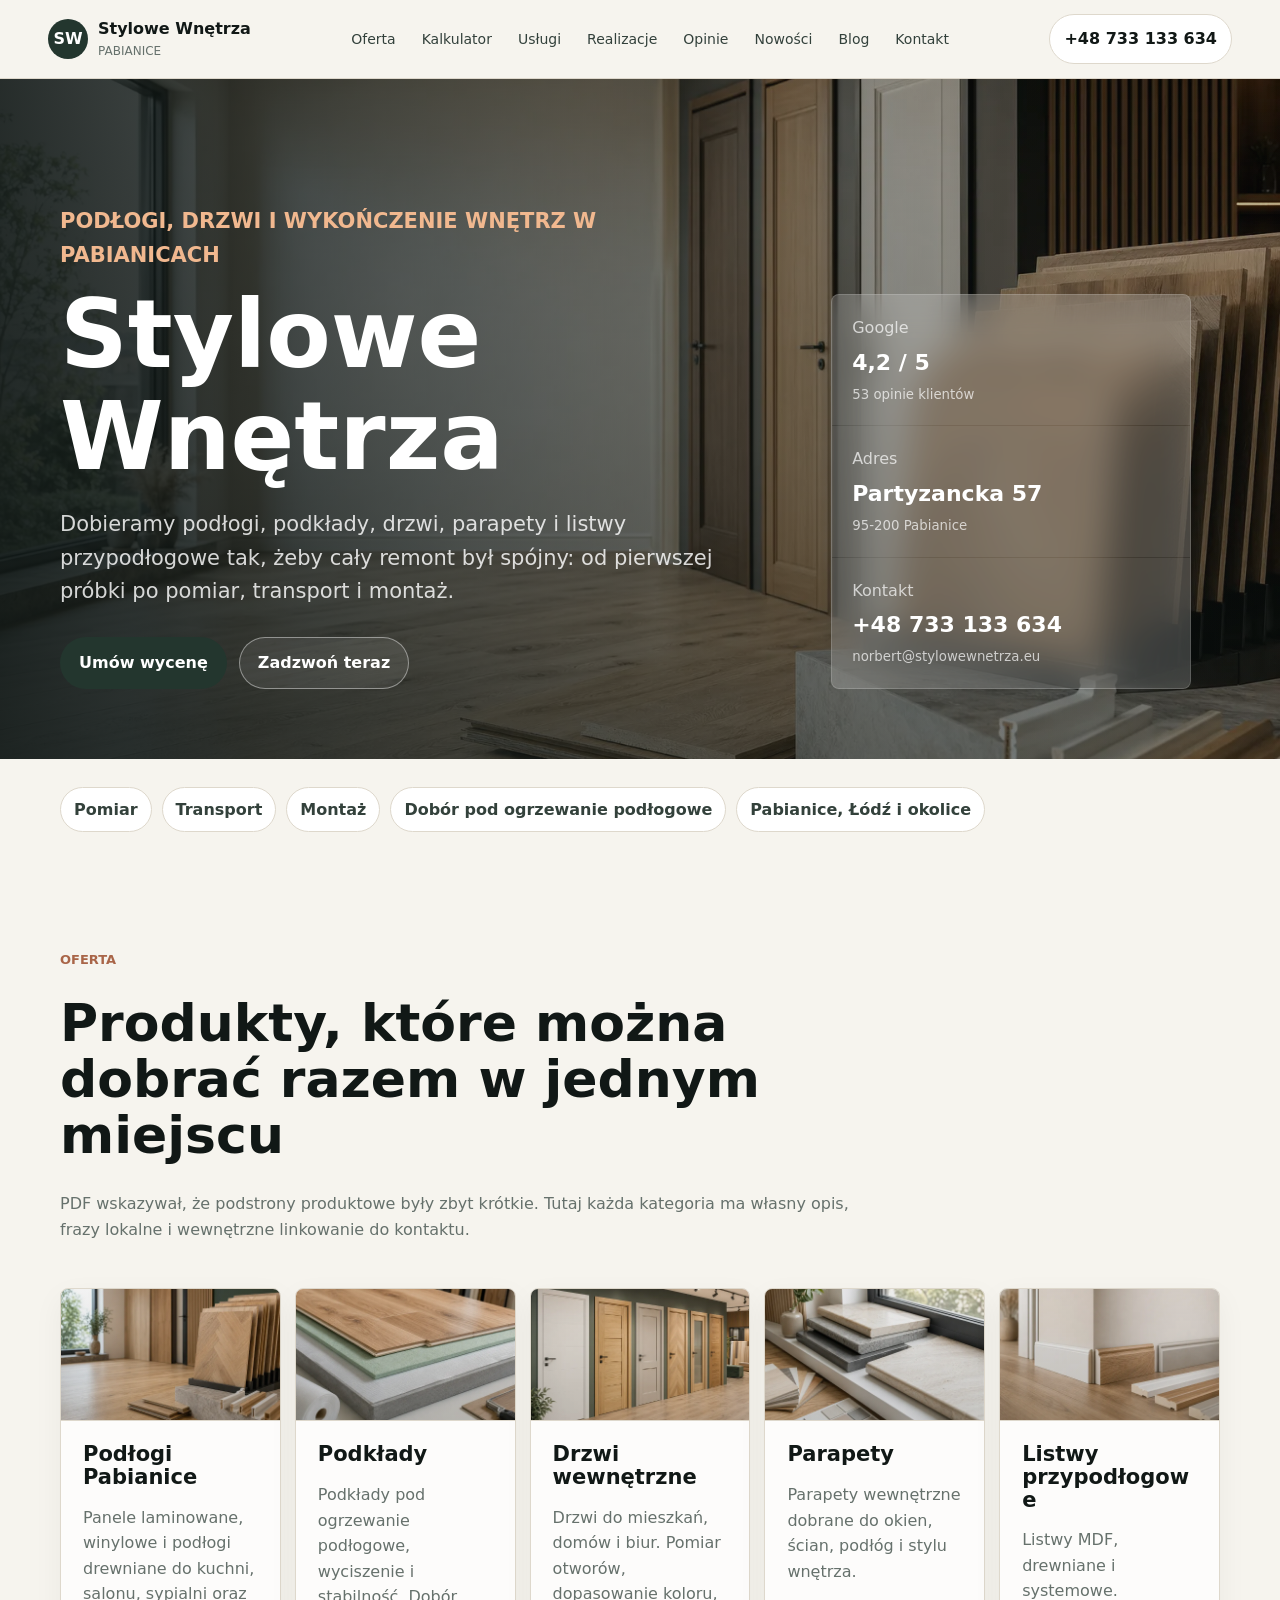
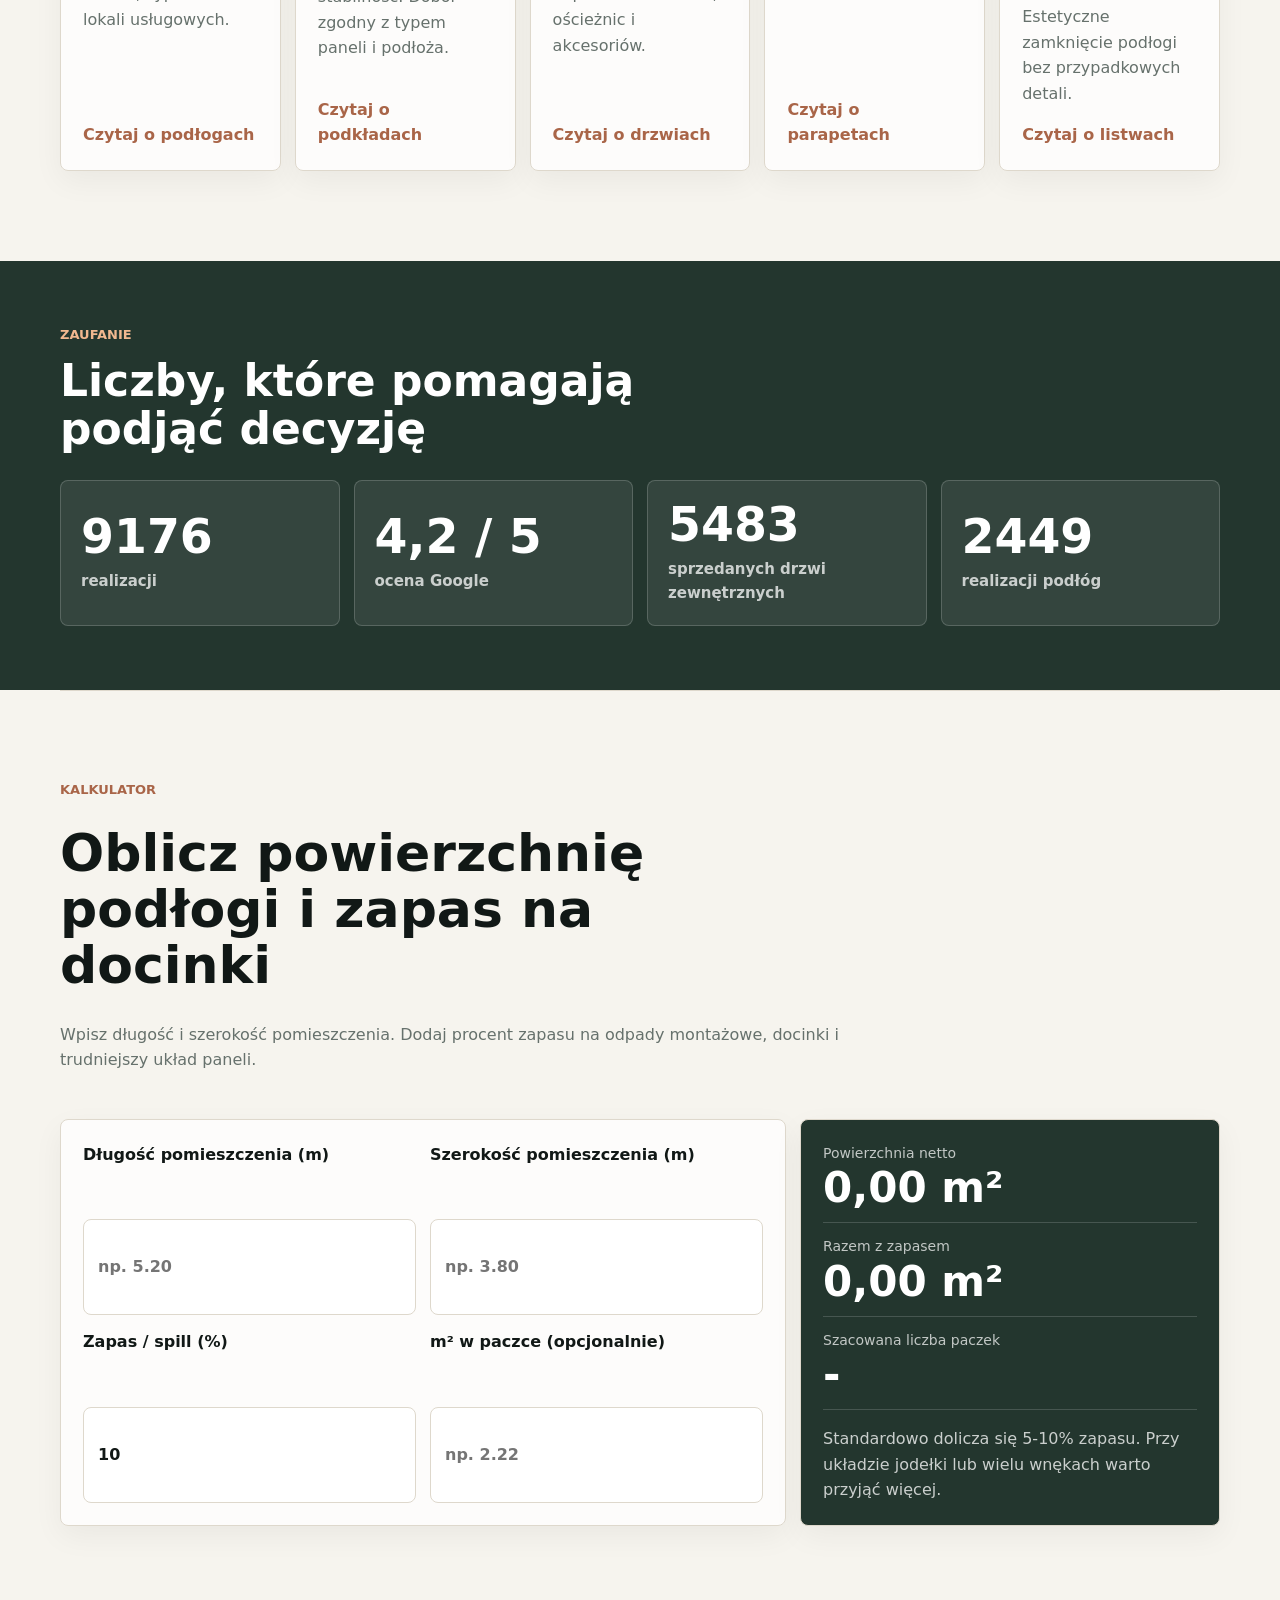
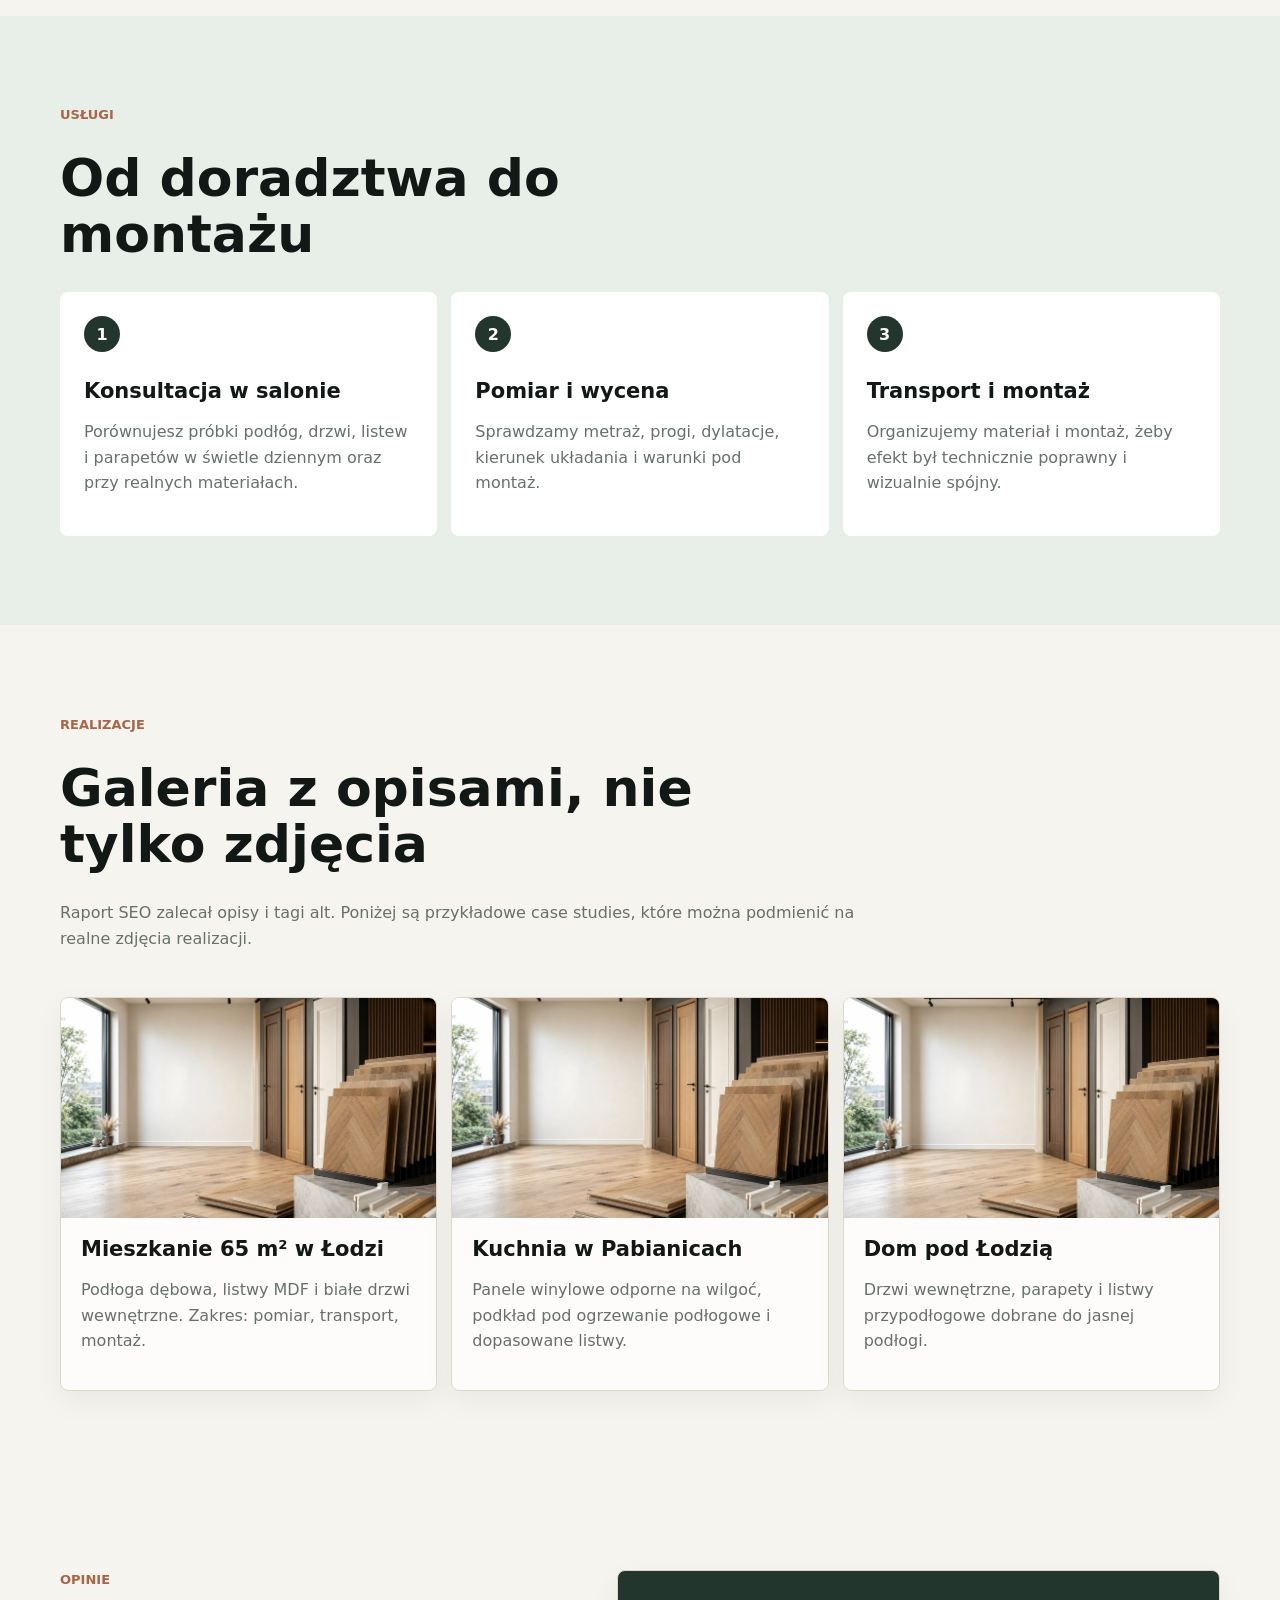
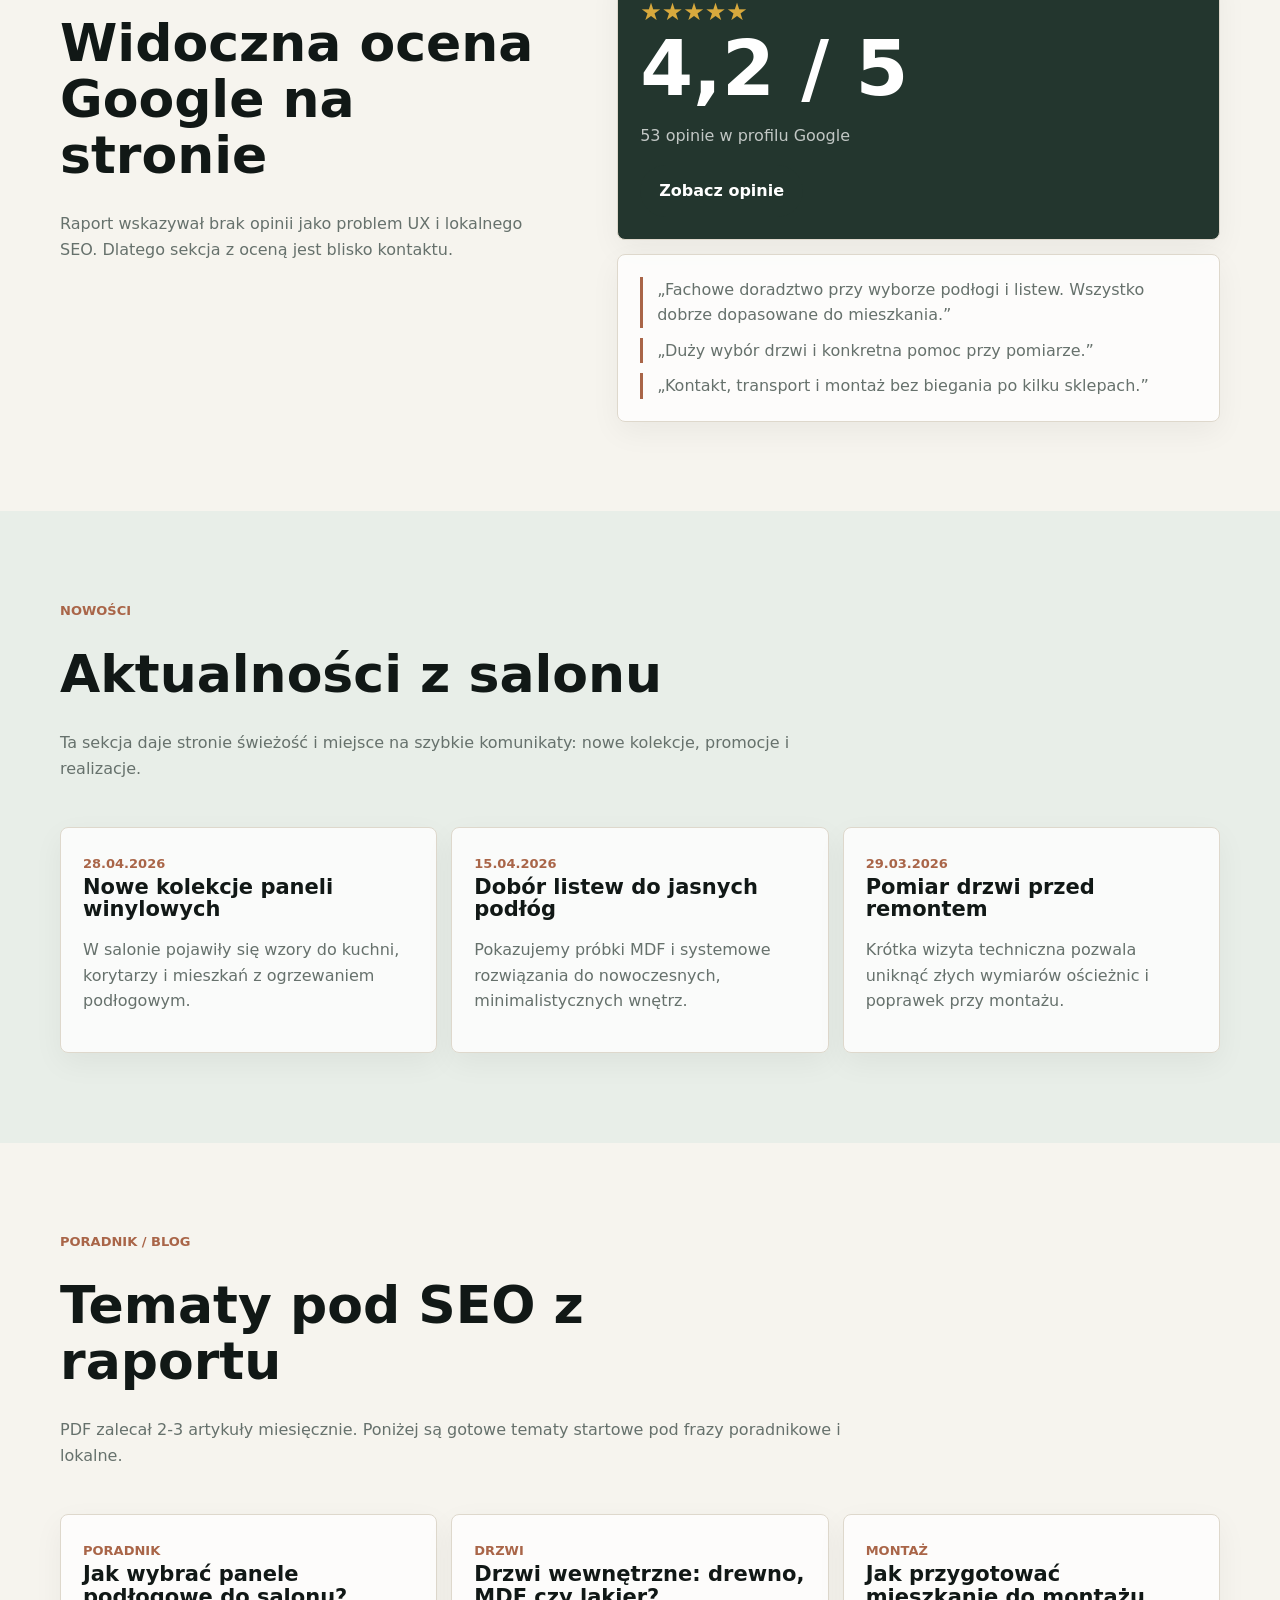
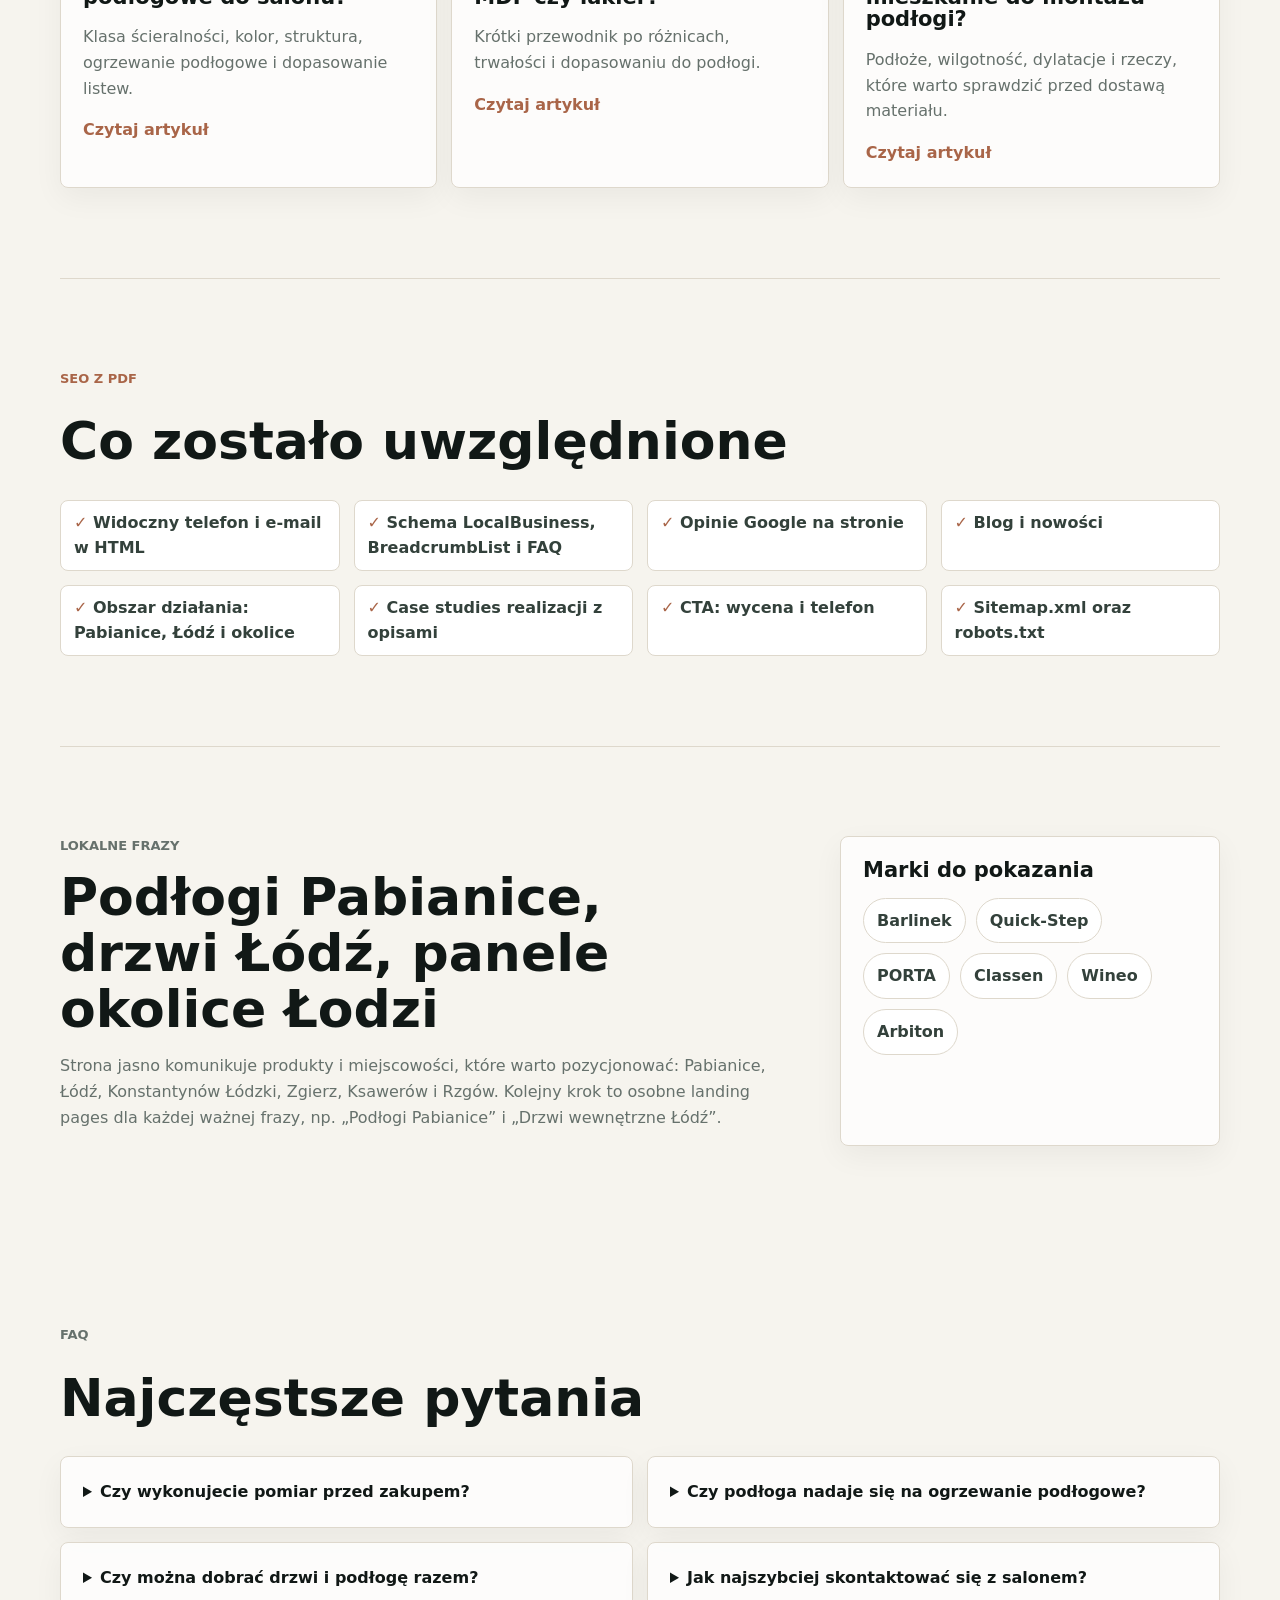
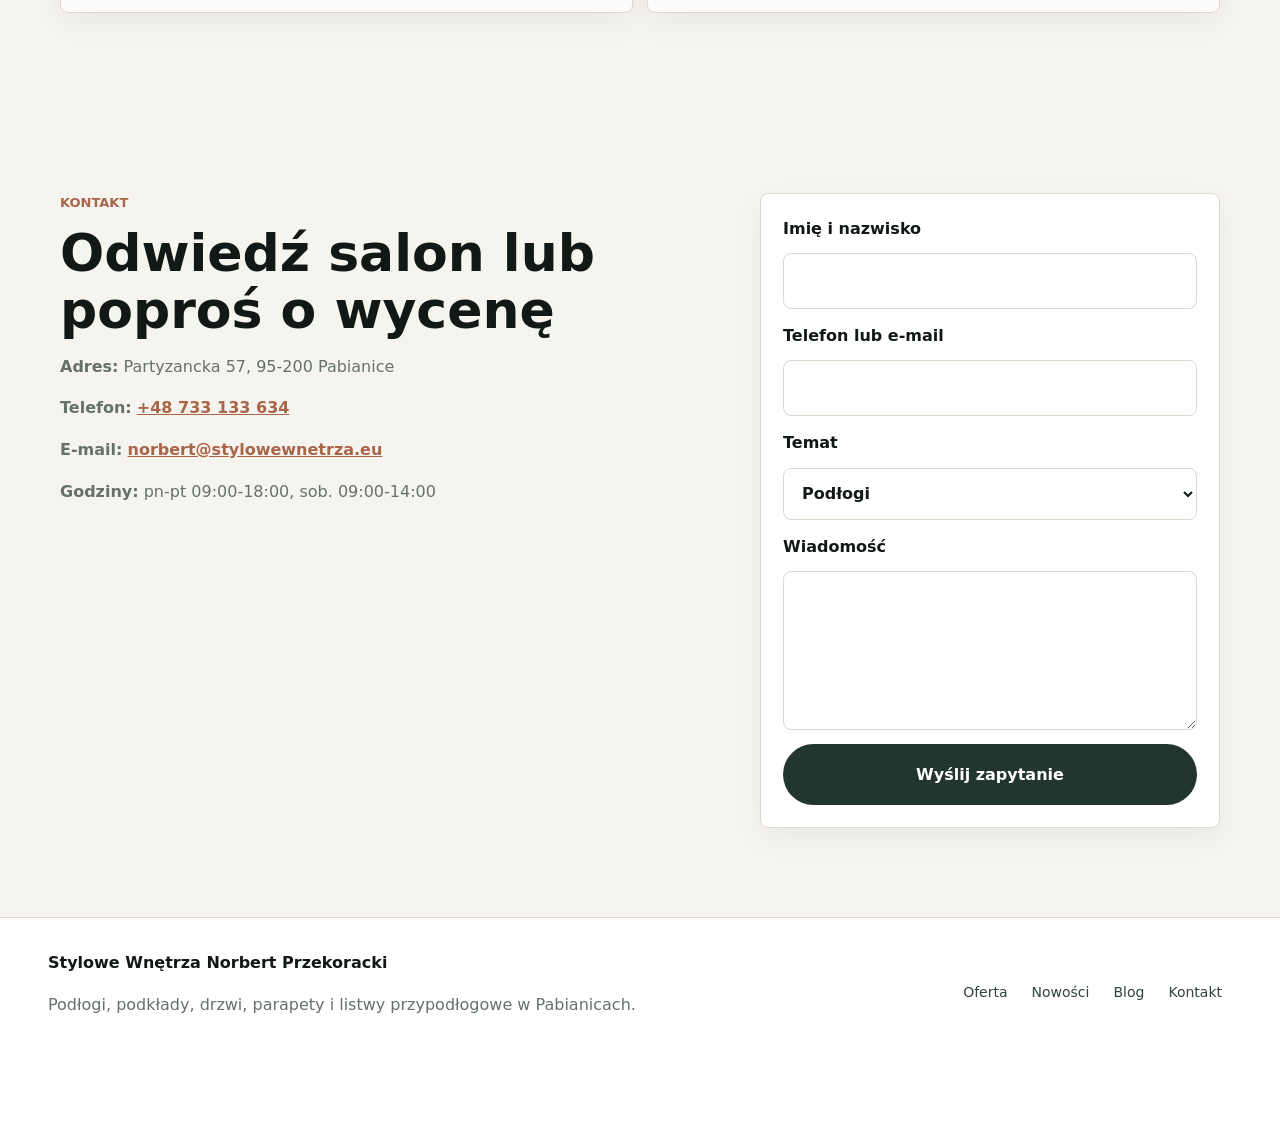
==== commit d83f4499: "Move trust stats after offer" ====
--- a/index.html
+++ b/index.html
@@ -19,7 +19,7 @@
     <meta property="og:url" content="https://stylowewnetrza.eu/" />
     <meta property="og:image" content="https://stylowewnetrza.eu/assets/showroom-hero.png" />
     <link rel="preload" href="assets/showroom-hero.webp" as="image" />
-    <link rel="stylesheet" href="styles.css?v=20260429-2" />
+    <link rel="stylesheet" href="styles.css?v=20260429-3" />
     <script type="application/ld+json">
       {
         "@context": "https://schema.org",
@@ -180,25 +180,6 @@
         </div>
       </section>
 
-      <section class="section proof-stats" aria-label="Liczby i zaufanie">
-        <article>
-          <strong>15+</strong>
-          <span>lat doświadczenia</span>
-        </article>
-        <article>
-          <strong>4,2 / 5</strong>
-          <span>ocena w Google</span>
-        </article>
-        <article>
-          <strong>53</strong>
-          <span>opinie klientów</span>
-        </article>
-        <article>
-          <strong>5</strong>
-          <span>głównych kategorii oferty</span>
-        </article>
-      </section>
-
       <section id="oferta" class="section" aria-labelledby="offer-title">
         <div class="section-head">
           <p class="kicker">Oferta</p>
@@ -239,6 +220,33 @@
             <p>Listwy MDF, drewniane i systemowe. Estetyczne zamknięcie podłogi bez przypadkowych detali.</p>
             <a href="oferta/listwy.html">Czytaj o listwach</a>
           </article>
+        </div>
+      </section>
+
+      <section class="proof-band" aria-label="Liczby i zaufanie">
+        <div class="section proof-inner">
+          <div class="proof-copy">
+            <p class="kicker">Zaufanie</p>
+            <h2>Liczby, które pomagają podjąć decyzję</h2>
+          </div>
+          <div class="proof-stats">
+            <article>
+              <strong>9176</strong>
+              <span>realizacji</span>
+            </article>
+            <article>
+              <strong>4,2 / 5</strong>
+              <span>ocena Google</span>
+            </article>
+            <article>
+              <strong>5483</strong>
+              <span>sprzedanych drzwi zewnętrznych</span>
+            </article>
+            <article>
+              <strong>2449</strong>
+              <span>realizacji podłóg</span>
+            </article>
+          </div>
         </div>
       </section>
 
@@ -546,6 +554,6 @@
     </footer>
 
     <a class="mobile-call" href="tel:+48733133634">Zadzwoń: +48 733 133 634</a>
-    <script src="script.js?v=20260429-2"></script>
+    <script src="script.js?v=20260429-3"></script>
   </body>
 </html>
--- a/styles.css
+++ b/styles.css
@@ -307,34 +307,55 @@
   font-weight: 800;
 }
 
+.proof-band {
+  width: 100%;
+  background: var(--green);
+  color: #fff;
+}
+
+.proof-inner {
+  display: grid;
+  gap: 28px;
+  padding-top: clamp(42px, 5vw, 64px);
+  padding-bottom: clamp(42px, 5vw, 64px);
+}
+
+.proof-copy h2 {
+  max-width: 740px;
+  font-size: clamp(28px, 3.5vw, 44px);
+}
+
+.proof-copy .kicker {
+  color: #f1b88f;
+}
+
 .proof-stats {
   display: grid;
   grid-template-columns: repeat(4, minmax(0, 1fr));
   gap: 14px;
-  padding-top: 18px;
 }
 
 .proof-stats article {
   display: grid;
-  min-height: 160px;
+  min-height: 138px;
   align-content: center;
   gap: 8px;
-  padding: 24px;
-  border: 1px solid var(--line);
+  padding: 20px;
+  border: 1px solid rgba(255, 255, 255, 0.18);
   border-radius: var(--radius);
-  background: #fff;
-  box-shadow: 0 10px 30px rgba(17, 24, 22, 0.05);
+  background: rgba(255, 255, 255, 0.08);
 }
 
 .proof-stats strong {
-  color: var(--green);
-  font-size: clamp(38px, 5vw, 62px);
+  color: #fff;
+  font-size: clamp(34px, 3.7vw, 54px);
   line-height: 1;
+  white-space: nowrap;
 }
 
 .proof-stats span {
-  color: #53605a;
-  font-size: 18px;
+  color: rgba(255, 255, 255, 0.74);
+  font-size: 15px;
   font-weight: 900;
 }
 
@@ -872,8 +893,11 @@
   }
 
   .product-grid,
-  .proof-stats,
   .check-grid {
+    grid-template-columns: repeat(2, minmax(0, 1fr));
+  }
+
+  .proof-stats {
     grid-template-columns: repeat(2, minmax(0, 1fr));
   }
 }
@@ -940,7 +964,6 @@
   }
 
   .product-grid,
-  .proof-stats,
   .timeline,
   .projects,
   .news-grid,
@@ -949,6 +972,14 @@
   .faq-grid,
   .calculator-form {
     grid-template-columns: 1fr;
+  }
+
+  .proof-stats {
+    grid-template-columns: 1fr;
+  }
+
+  .proof-stats article {
+    min-height: 112px;
   }
 
   .card {
